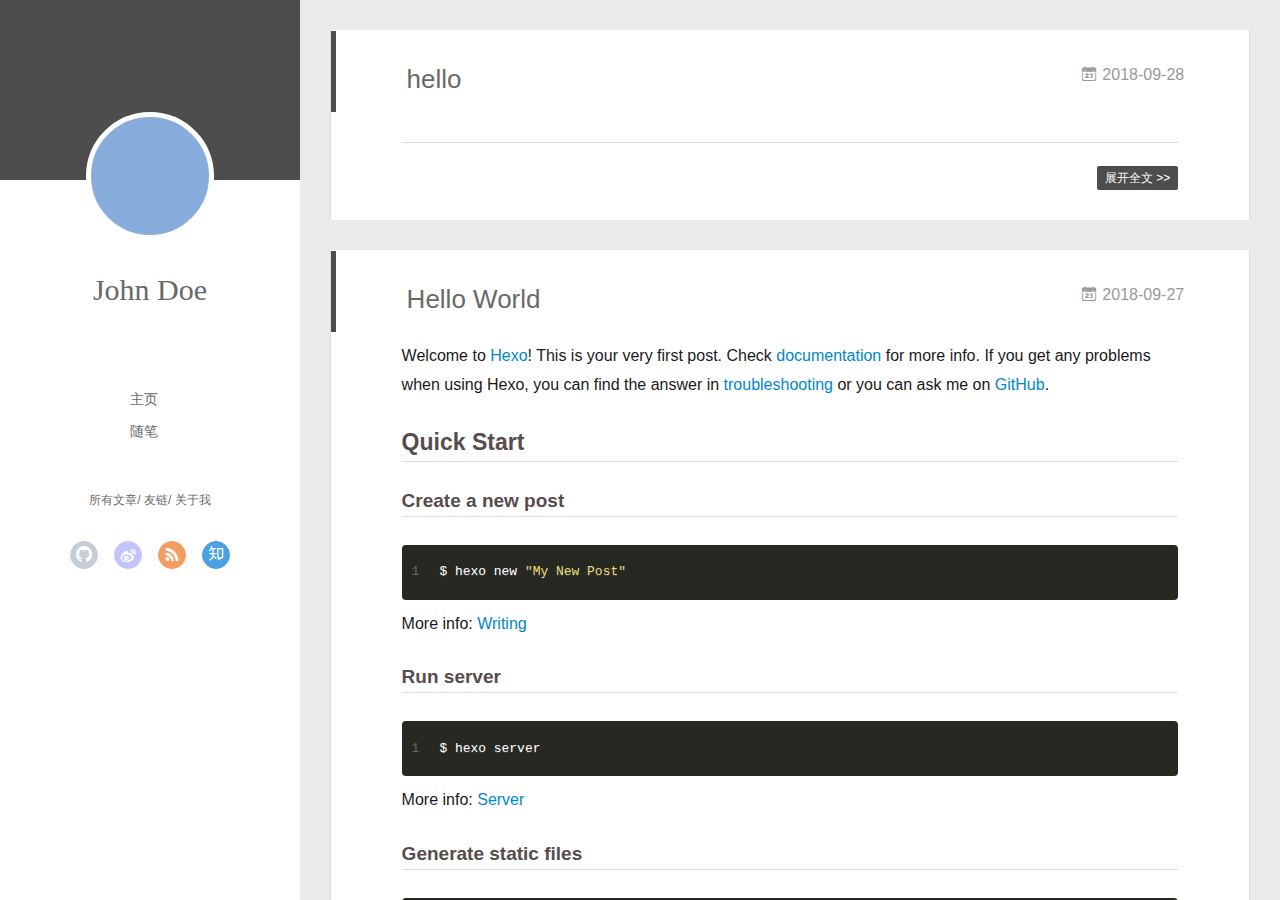
==== index.html @ 501233cc "Site updated: 2018-09-28 12:09:37" ====
<!DOCTYPE html>
<html>
<head>
  <meta charset="utf-8">
  
  <meta name="renderer" content="webkit">
  <meta http-equiv="X-UA-Compatible" content="IE=edge" >
  <link rel="dns-prefetch" href="http://yoursite.com">
  <title>Hexo</title>
  <meta name="viewport" content="width=device-width, initial-scale=1, maximum-scale=1">
  <meta property="og:type" content="website">
<meta property="og:title" content="Hexo">
<meta property="og:url" content="http://yoursite.com/index.html">
<meta property="og:site_name" content="Hexo">
<meta property="og:locale" content="default">
<meta name="twitter:card" content="summary">
<meta name="twitter:title" content="Hexo">
  
    <link rel="alternative" href="/atom.xml" title="Hexo" type="application/atom+xml">
  
  
    <link rel="icon" href="/favicon.png">
  
  <link rel="stylesheet" type="text/css" href="/./main.0cf68a.css">
  <style type="text/css">
  
    #container.show {
      background: linear-gradient(200deg,#a0cfe4,#e8c37e);
    }
  </style>
  

  

</head>

<body>
  <div id="container" q-class="show:isCtnShow">
    <canvas id="anm-canvas" class="anm-canvas"></canvas>
    <div class="left-col" q-class="show:isShow">
      
<div class="overlay" style="background: #4d4d4d"></div>
<div class="intrude-less">
	<header id="header" class="inner">
		<a href="/" class="profilepic">
			<img src="" class="js-avatar">
		</a>
		<hgroup>
		  <h1 class="header-author"><a href="/">John Doe</a></h1>
		</hgroup>
		

		<nav class="header-menu">
			<ul>
			
				<li><a href="/">主页</a></li>
	        
				<li><a href="/tags/随笔/">随笔</a></li>
	        
			</ul>
		</nav>
		<nav class="header-smart-menu">
    		
    			
    			<a q-on="click: openSlider(e, 'innerArchive')" href="javascript:void(0)">所有文章</a>
    			
            
    			
    			<a q-on="click: openSlider(e, 'friends')" href="javascript:void(0)">友链</a>
    			
            
    			
    			<a q-on="click: openSlider(e, 'aboutme')" href="javascript:void(0)">关于我</a>
    			
            
		</nav>
		<nav class="header-nav">
			<div class="social">
				
					<a class="github" target="_blank" href="#" title="github"><i class="icon-github"></i></a>
		        
					<a class="weibo" target="_blank" href="#" title="weibo"><i class="icon-weibo"></i></a>
		        
					<a class="rss" target="_blank" href="#" title="rss"><i class="icon-rss"></i></a>
		        
					<a class="zhihu" target="_blank" href="#" title="zhihu"><i class="icon-zhihu"></i></a>
		        
			</div>
		</nav>
	</header>		
</div>

    </div>
    <div class="mid-col" q-class="show:isShow,hide:isShow|isFalse">
      
<nav id="mobile-nav">
  	<div class="overlay js-overlay" style="background: #4d4d4d"></div>
	<div class="btnctn js-mobile-btnctn">
  		<div class="slider-trigger list" q-on="click: openSlider(e)"><i class="icon icon-sort"></i></div>
	</div>
	<div class="intrude-less">
		<header id="header" class="inner">
			<div class="profilepic">
				<img src="" class="js-avatar">
			</div>
			<hgroup>
			  <h1 class="header-author js-header-author">John Doe</h1>
			</hgroup>
			
			
			
				
			
				
			
			
			
			<nav class="header-nav">
				<div class="social">
					
						<a class="github" target="_blank" href="#" title="github"><i class="icon-github"></i></a>
			        
						<a class="weibo" target="_blank" href="#" title="weibo"><i class="icon-weibo"></i></a>
			        
						<a class="rss" target="_blank" href="#" title="rss"><i class="icon-rss"></i></a>
			        
						<a class="zhihu" target="_blank" href="#" title="zhihu"><i class="icon-zhihu"></i></a>
			        
				</div>
			</nav>

			<nav class="header-menu js-header-menu">
				<ul style="width: 50%">
				
				
					<li style="width: 50%"><a href="/">主页</a></li>
		        
					<li style="width: 50%"><a href="/tags/随笔/">随笔</a></li>
		        
				</ul>
			</nav>
		</header>				
	</div>
	<div class="mobile-mask" style="display:none" q-show="isShow"></div>
</nav>

      <div id="wrapper" class="body-wrap">
        <div class="menu-l">
          <div class="canvas-wrap">
            <canvas data-colors="#eaeaea" data-sectionHeight="100" data-contentId="js-content" id="myCanvas1" class="anm-canvas"></canvas>
          </div>
          <div id="js-content" class="content-ll">
            
  
    <article id="post-hello" class="article article-type-post  article-index" itemscope itemprop="blogPost">
  <div class="article-inner">
    
      <header class="article-header">
        
  
    <h1 itemprop="name">
      <a class="article-title" href="/2018/09/28/hello/">hello</a>
    </h1>
  

        
        <a href="/2018/09/28/hello/" class="archive-article-date">
  	<time datetime="2018-09-28T02:56:22.000Z" itemprop="datePublished"><i class="icon-calendar icon"></i>2018-09-28</time>
</a>
        
      </header>
    
    <div class="article-entry" itemprop="articleBody">
      
        
      

      
    </div>
    <div class="article-info article-info-index">
      
      
      

      
        <p class="article-more-link">
          <a class="article-more-a" href="/2018/09/28/hello/">展开全文 >></a>
        </p>
      

      
      <div class="clearfix"></div>
    </div>
  </div>
</article>

<aside class="wrap-side-operation">
    <div class="mod-side-operation">
        
        <div class="jump-container" id="js-jump-container" style="display:none;">
            <a href="javascript:void(0)" class="mod-side-operation__jump-to-top">
                <i class="icon-font icon-back"></i>
            </a>
            <div id="js-jump-plan-container" class="jump-plan-container" style="top: -11px;">
                <i class="icon-font icon-plane jump-plane"></i>
            </div>
        </div>
        
        
    </div>
</aside>




  
    <article id="post-hello-world" class="article article-type-post  article-index" itemscope itemprop="blogPost">
  <div class="article-inner">
    
      <header class="article-header">
        
  
    <h1 itemprop="name">
      <a class="article-title" href="/2018/09/27/hello-world/">Hello World</a>
    </h1>
  

        
        <a href="/2018/09/27/hello-world/" class="archive-article-date">
  	<time datetime="2018-09-27T15:00:11.062Z" itemprop="datePublished"><i class="icon-calendar icon"></i>2018-09-27</time>
</a>
        
      </header>
    
    <div class="article-entry" itemprop="articleBody">
      
        <p>Welcome to <a href="https://hexo.io/" target="_blank" rel="noopener">Hexo</a>! This is your very first post. Check <a href="https://hexo.io/docs/" target="_blank" rel="noopener">documentation</a> for more info. If you get any problems when using Hexo, you can find the answer in <a href="https://hexo.io/docs/troubleshooting.html" target="_blank" rel="noopener">troubleshooting</a> or you can ask me on <a href="https://github.com/hexojs/hexo/issues" target="_blank" rel="noopener">GitHub</a>.</p>
<h2 id="Quick-Start"><a href="#Quick-Start" class="headerlink" title="Quick Start"></a>Quick Start</h2><h3 id="Create-a-new-post"><a href="#Create-a-new-post" class="headerlink" title="Create a new post"></a>Create a new post</h3><figure class="highlight bash"><table><tr><td class="gutter"><pre><span class="line">1</span><br></pre></td><td class="code"><pre><span class="line">$ hexo new <span class="string">"My New Post"</span></span><br></pre></td></tr></table></figure>
<p>More info: <a href="https://hexo.io/docs/writing.html" target="_blank" rel="noopener">Writing</a></p>
<h3 id="Run-server"><a href="#Run-server" class="headerlink" title="Run server"></a>Run server</h3><figure class="highlight bash"><table><tr><td class="gutter"><pre><span class="line">1</span><br></pre></td><td class="code"><pre><span class="line">$ hexo server</span><br></pre></td></tr></table></figure>
<p>More info: <a href="https://hexo.io/docs/server.html" target="_blank" rel="noopener">Server</a></p>
<h3 id="Generate-static-files"><a href="#Generate-static-files" class="headerlink" title="Generate static files"></a>Generate static files</h3><figure class="highlight bash"><table><tr><td class="gutter"><pre><span class="line">1</span><br></pre></td><td class="code"><pre><span class="line">$ hexo generate</span><br></pre></td></tr></table></figure>
<p>More info: <a href="https://hexo.io/docs/generating.html" target="_blank" rel="noopener">Generating</a></p>
<h3 id="Deploy-to-remote-sites"><a href="#Deploy-to-remote-sites" class="headerlink" title="Deploy to remote sites"></a>Deploy to remote sites</h3><figure class="highlight bash"><table><tr><td class="gutter"><pre><span class="line">1</span><br></pre></td><td class="code"><pre><span class="line">$ hexo deploy</span><br></pre></td></tr></table></figure>
<p>More info: <a href="https://hexo.io/docs/deployment.html" target="_blank" rel="noopener">Deployment</a></p>

      

      
    </div>
    <div class="article-info article-info-index">
      
      
      

      
        <p class="article-more-link">
          <a class="article-more-a" href="/2018/09/27/hello-world/">展开全文 >></a>
        </p>
      

      
      <div class="clearfix"></div>
    </div>
  </div>
</article>

<aside class="wrap-side-operation">
    <div class="mod-side-operation">
        
        <div class="jump-container" id="js-jump-container" style="display:none;">
            <a href="javascript:void(0)" class="mod-side-operation__jump-to-top">
                <i class="icon-font icon-back"></i>
            </a>
            <div id="js-jump-plan-container" class="jump-plan-container" style="top: -11px;">
                <i class="icon-font icon-plane jump-plane"></i>
            </div>
        </div>
        
        
    </div>
</aside>




  
  


          </div>
        </div>
      </div>
      <footer id="footer">
  <div class="outer">
    <div id="footer-info">
    	<div class="footer-left">
    		&copy; 2018 John Doe
    	</div>
      	<div class="footer-right">
      		<a href="http://hexo.io/" target="_blank">Hexo</a>  Theme <a href="https://github.com/litten/hexo-theme-yilia" target="_blank">Yilia</a> by Litten
      	</div>
    </div>
  </div>
</footer>
    </div>
    <script>
	var yiliaConfig = {
		mathjax: false,
		isHome: true,
		isPost: false,
		isArchive: false,
		isTag: false,
		isCategory: false,
		open_in_new: false,
		toc_hide_index: true,
		root: "/",
		innerArchive: true,
		showTags: false
	}
</script>

<script>!function(t){function n(e){if(r[e])return r[e].exports;var i=r[e]={exports:{},id:e,loaded:!1};return t[e].call(i.exports,i,i.exports,n),i.loaded=!0,i.exports}var r={};n.m=t,n.c=r,n.p="./",n(0)}([function(t,n,r){r(195),t.exports=r(191)},function(t,n,r){var e=r(3),i=r(52),o=r(27),u=r(28),c=r(53),f="prototype",a=function(t,n,r){var s,l,h,v,p=t&a.F,d=t&a.G,y=t&a.S,g=t&a.P,b=t&a.B,m=d?e:y?e[n]||(e[n]={}):(e[n]||{})[f],x=d?i:i[n]||(i[n]={}),w=x[f]||(x[f]={});d&&(r=n);for(s in r)l=!p&&m&&void 0!==m[s],h=(l?m:r)[s],v=b&&l?c(h,e):g&&"function"==typeof h?c(Function.call,h):h,m&&u(m,s,h,t&a.U),x[s]!=h&&o(x,s,v),g&&w[s]!=h&&(w[s]=h)};e.core=i,a.F=1,a.G=2,a.S=4,a.P=8,a.B=16,a.W=32,a.U=64,a.R=128,t.exports=a},function(t,n,r){var e=r(6);t.exports=function(t){if(!e(t))throw TypeError(t+" is not an object!");return t}},function(t,n){var r=t.exports="undefined"!=typeof window&&window.Math==Math?window:"undefined"!=typeof self&&self.Math==Math?self:Function("return this")();"number"==typeof __g&&(__g=r)},function(t,n){t.exports=function(t){try{return!!t()}catch(t){return!0}}},function(t,n){var r=t.exports="undefined"!=typeof window&&window.Math==Math?window:"undefined"!=typeof self&&self.Math==Math?self:Function("return this")();"number"==typeof __g&&(__g=r)},function(t,n){t.exports=function(t){return"object"==typeof t?null!==t:"function"==typeof t}},function(t,n,r){var e=r(126)("wks"),i=r(76),o=r(3).Symbol,u="function"==typeof o;(t.exports=function(t){return e[t]||(e[t]=u&&o[t]||(u?o:i)("Symbol."+t))}).store=e},function(t,n){var r={}.hasOwnProperty;t.exports=function(t,n){return r.call(t,n)}},function(t,n,r){var e=r(94),i=r(33);t.exports=function(t){return e(i(t))}},function(t,n,r){t.exports=!r(4)(function(){return 7!=Object.defineProperty({},"a",{get:function(){return 7}}).a})},function(t,n,r){var e=r(2),i=r(167),o=r(50),u=Object.defineProperty;n.f=r(10)?Object.defineProperty:function(t,n,r){if(e(t),n=o(n,!0),e(r),i)try{return u(t,n,r)}catch(t){}if("get"in r||"set"in r)throw TypeError("Accessors not supported!");return"value"in r&&(t[n]=r.value),t}},function(t,n,r){t.exports=!r(18)(function(){return 7!=Object.defineProperty({},"a",{get:function(){return 7}}).a})},function(t,n,r){var e=r(14),i=r(22);t.exports=r(12)?function(t,n,r){return e.f(t,n,i(1,r))}:function(t,n,r){return t[n]=r,t}},function(t,n,r){var e=r(20),i=r(58),o=r(42),u=Object.defineProperty;n.f=r(12)?Object.defineProperty:function(t,n,r){if(e(t),n=o(n,!0),e(r),i)try{return u(t,n,r)}catch(t){}if("get"in r||"set"in r)throw TypeError("Accessors not supported!");return"value"in r&&(t[n]=r.value),t}},function(t,n,r){var e=r(40)("wks"),i=r(23),o=r(5).Symbol,u="function"==typeof o;(t.exports=function(t){return e[t]||(e[t]=u&&o[t]||(u?o:i)("Symbol."+t))}).store=e},function(t,n,r){var e=r(67),i=Math.min;t.exports=function(t){return t>0?i(e(t),9007199254740991):0}},function(t,n,r){var e=r(46);t.exports=function(t){return Object(e(t))}},function(t,n){t.exports=function(t){try{return!!t()}catch(t){return!0}}},function(t,n,r){var e=r(63),i=r(34);t.exports=Object.keys||function(t){return e(t,i)}},function(t,n,r){var e=r(21);t.exports=function(t){if(!e(t))throw TypeError(t+" is not an object!");return t}},function(t,n){t.exports=function(t){return"object"==typeof t?null!==t:"function"==typeof t}},function(t,n){t.exports=function(t,n){return{enumerable:!(1&t),configurable:!(2&t),writable:!(4&t),value:n}}},function(t,n){var r=0,e=Math.random();t.exports=function(t){return"Symbol(".concat(void 0===t?"":t,")_",(++r+e).toString(36))}},function(t,n){var r={}.hasOwnProperty;t.exports=function(t,n){return r.call(t,n)}},function(t,n){var r=t.exports={version:"2.4.0"};"number"==typeof __e&&(__e=r)},function(t,n){t.exports=function(t){if("function"!=typeof t)throw TypeError(t+" is not a function!");return t}},function(t,n,r){var e=r(11),i=r(66);t.exports=r(10)?function(t,n,r){return e.f(t,n,i(1,r))}:function(t,n,r){return t[n]=r,t}},function(t,n,r){var e=r(3),i=r(27),o=r(24),u=r(76)("src"),c="toString",f=Function[c],a=(""+f).split(c);r(52).inspectSource=function(t){return f.call(t)},(t.exports=function(t,n,r,c){var f="function"==typeof r;f&&(o(r,"name")||i(r,"name",n)),t[n]!==r&&(f&&(o(r,u)||i(r,u,t[n]?""+t[n]:a.join(String(n)))),t===e?t[n]=r:c?t[n]?t[n]=r:i(t,n,r):(delete t[n],i(t,n,r)))})(Function.prototype,c,function(){return"function"==typeof this&&this[u]||f.call(this)})},function(t,n,r){var e=r(1),i=r(4),o=r(46),u=function(t,n,r,e){var i=String(o(t)),u="<"+n;return""!==r&&(u+=" "+r+'="'+String(e).replace(/"/g,"&quot;")+'"'),u+">"+i+"</"+n+">"};t.exports=function(t,n){var r={};r[t]=n(u),e(e.P+e.F*i(function(){var n=""[t]('"');return n!==n.toLowerCase()||n.split('"').length>3}),"String",r)}},function(t,n,r){var e=r(115),i=r(46);t.exports=function(t){return e(i(t))}},function(t,n,r){var e=r(116),i=r(66),o=r(30),u=r(50),c=r(24),f=r(167),a=Object.getOwnPropertyDescriptor;n.f=r(10)?a:function(t,n){if(t=o(t),n=u(n,!0),f)try{return a(t,n)}catch(t){}if(c(t,n))return i(!e.f.call(t,n),t[n])}},function(t,n,r){var e=r(24),i=r(17),o=r(145)("IE_PROTO"),u=Object.prototype;t.exports=Object.getPrototypeOf||function(t){return t=i(t),e(t,o)?t[o]:"function"==typeof t.constructor&&t instanceof t.constructor?t.constructor.prototype:t instanceof Object?u:null}},function(t,n){t.exports=function(t){if(void 0==t)throw TypeError("Can't call method on  "+t);return t}},function(t,n){t.exports="constructor,hasOwnProperty,isPrototypeOf,propertyIsEnumerable,toLocaleString,toString,valueOf".split(",")},function(t,n){t.exports={}},function(t,n){t.exports=!0},function(t,n){n.f={}.propertyIsEnumerable},function(t,n,r){var e=r(14).f,i=r(8),o=r(15)("toStringTag");t.exports=function(t,n,r){t&&!i(t=r?t:t.prototype,o)&&e(t,o,{configurable:!0,value:n})}},function(t,n,r){var e=r(40)("keys"),i=r(23);t.exports=function(t){return e[t]||(e[t]=i(t))}},function(t,n,r){var e=r(5),i="__core-js_shared__",o=e[i]||(e[i]={});t.exports=function(t){return o[t]||(o[t]={})}},function(t,n){var r=Math.ceil,e=Math.floor;t.exports=function(t){return isNaN(t=+t)?0:(t>0?e:r)(t)}},function(t,n,r){var e=r(21);t.exports=function(t,n){if(!e(t))return t;var r,i;if(n&&"function"==typeof(r=t.toString)&&!e(i=r.call(t)))return i;if("function"==typeof(r=t.valueOf)&&!e(i=r.call(t)))return i;if(!n&&"function"==typeof(r=t.toString)&&!e(i=r.call(t)))return i;throw TypeError("Can't convert object to primitive value")}},function(t,n,r){var e=r(5),i=r(25),o=r(36),u=r(44),c=r(14).f;t.exports=function(t){var n=i.Symbol||(i.Symbol=o?{}:e.Symbol||{});"_"==t.charAt(0)||t in n||c(n,t,{value:u.f(t)})}},function(t,n,r){n.f=r(15)},function(t,n){var r={}.toString;t.exports=function(t){return r.call(t).slice(8,-1)}},function(t,n){t.exports=function(t){if(void 0==t)throw TypeError("Can't call method on  "+t);return t}},function(t,n,r){var e=r(4);t.exports=function(t,n){return!!t&&e(function(){n?t.call(null,function(){},1):t.call(null)})}},function(t,n,r){var e=r(53),i=r(115),o=r(17),u=r(16),c=r(203);t.exports=function(t,n){var r=1==t,f=2==t,a=3==t,s=4==t,l=6==t,h=5==t||l,v=n||c;return function(n,c,p){for(var d,y,g=o(n),b=i(g),m=e(c,p,3),x=u(b.length),w=0,S=r?v(n,x):f?v(n,0):void 0;x>w;w++)if((h||w in b)&&(d=b[w],y=m(d,w,g),t))if(r)S[w]=y;else if(y)switch(t){case 3:return!0;case 5:return d;case 6:return w;case 2:S.push(d)}else if(s)return!1;return l?-1:a||s?s:S}}},function(t,n,r){var e=r(1),i=r(52),o=r(4);t.exports=function(t,n){var r=(i.Object||{})[t]||Object[t],u={};u[t]=n(r),e(e.S+e.F*o(function(){r(1)}),"Object",u)}},function(t,n,r){var e=r(6);t.exports=function(t,n){if(!e(t))return t;var r,i;if(n&&"function"==typeof(r=t.toString)&&!e(i=r.call(t)))return i;if("function"==typeof(r=t.valueOf)&&!e(i=r.call(t)))return i;if(!n&&"function"==typeof(r=t.toString)&&!e(i=r.call(t)))return i;throw TypeError("Can't convert object to primitive value")}},function(t,n,r){var e=r(5),i=r(25),o=r(91),u=r(13),c="prototype",f=function(t,n,r){var a,s,l,h=t&f.F,v=t&f.G,p=t&f.S,d=t&f.P,y=t&f.B,g=t&f.W,b=v?i:i[n]||(i[n]={}),m=b[c],x=v?e:p?e[n]:(e[n]||{})[c];v&&(r=n);for(a in r)(s=!h&&x&&void 0!==x[a])&&a in b||(l=s?x[a]:r[a],b[a]=v&&"function"!=typeof x[a]?r[a]:y&&s?o(l,e):g&&x[a]==l?function(t){var n=function(n,r,e){if(this instanceof t){switch(arguments.length){case 0:return new t;case 1:return new t(n);case 2:return new t(n,r)}return new t(n,r,e)}return t.apply(this,arguments)};return n[c]=t[c],n}(l):d&&"function"==typeof l?o(Function.call,l):l,d&&((b.virtual||(b.virtual={}))[a]=l,t&f.R&&m&&!m[a]&&u(m,a,l)))};f.F=1,f.G=2,f.S=4,f.P=8,f.B=16,f.W=32,f.U=64,f.R=128,t.exports=f},function(t,n){var r=t.exports={version:"2.4.0"};"number"==typeof __e&&(__e=r)},function(t,n,r){var e=r(26);t.exports=function(t,n,r){if(e(t),void 0===n)return t;switch(r){case 1:return function(r){return t.call(n,r)};case 2:return function(r,e){return t.call(n,r,e)};case 3:return function(r,e,i){return t.call(n,r,e,i)}}return function(){return t.apply(n,arguments)}}},function(t,n,r){var e=r(183),i=r(1),o=r(126)("metadata"),u=o.store||(o.store=new(r(186))),c=function(t,n,r){var i=u.get(t);if(!i){if(!r)return;u.set(t,i=new e)}var o=i.get(n);if(!o){if(!r)return;i.set(n,o=new e)}return o},f=function(t,n,r){var e=c(n,r,!1);return void 0!==e&&e.has(t)},a=function(t,n,r){var e=c(n,r,!1);return void 0===e?void 0:e.get(t)},s=function(t,n,r,e){c(r,e,!0).set(t,n)},l=function(t,n){var r=c(t,n,!1),e=[];return r&&r.forEach(function(t,n){e.push(n)}),e},h=function(t){return void 0===t||"symbol"==typeof t?t:String(t)},v=function(t){i(i.S,"Reflect",t)};t.exports={store:u,map:c,has:f,get:a,set:s,keys:l,key:h,exp:v}},function(t,n,r){"use strict";if(r(10)){var e=r(69),i=r(3),o=r(4),u=r(1),c=r(127),f=r(152),a=r(53),s=r(68),l=r(66),h=r(27),v=r(73),p=r(67),d=r(16),y=r(75),g=r(50),b=r(24),m=r(180),x=r(114),w=r(6),S=r(17),_=r(137),O=r(70),E=r(32),P=r(71).f,j=r(154),F=r(76),M=r(7),A=r(48),N=r(117),T=r(146),I=r(155),k=r(80),L=r(123),R=r(74),C=r(130),D=r(160),U=r(11),W=r(31),G=U.f,B=W.f,V=i.RangeError,z=i.TypeError,q=i.Uint8Array,K="ArrayBuffer",J="Shared"+K,Y="BYTES_PER_ELEMENT",H="prototype",$=Array[H],X=f.ArrayBuffer,Q=f.DataView,Z=A(0),tt=A(2),nt=A(3),rt=A(4),et=A(5),it=A(6),ot=N(!0),ut=N(!1),ct=I.values,ft=I.keys,at=I.entries,st=$.lastIndexOf,lt=$.reduce,ht=$.reduceRight,vt=$.join,pt=$.sort,dt=$.slice,yt=$.toString,gt=$.toLocaleString,bt=M("iterator"),mt=M("toStringTag"),xt=F("typed_constructor"),wt=F("def_constructor"),St=c.CONSTR,_t=c.TYPED,Ot=c.VIEW,Et="Wrong length!",Pt=A(1,function(t,n){return Tt(T(t,t[wt]),n)}),jt=o(function(){return 1===new q(new Uint16Array([1]).buffer)[0]}),Ft=!!q&&!!q[H].set&&o(function(){new q(1).set({})}),Mt=function(t,n){if(void 0===t)throw z(Et);var r=+t,e=d(t);if(n&&!m(r,e))throw V(Et);return e},At=function(t,n){var r=p(t);if(r<0||r%n)throw V("Wrong offset!");return r},Nt=function(t){if(w(t)&&_t in t)return t;throw z(t+" is not a typed array!")},Tt=function(t,n){if(!(w(t)&&xt in t))throw z("It is not a typed array constructor!");return new t(n)},It=function(t,n){return kt(T(t,t[wt]),n)},kt=function(t,n){for(var r=0,e=n.length,i=Tt(t,e);e>r;)i[r]=n[r++];return i},Lt=function(t,n,r){G(t,n,{get:function(){return this._d[r]}})},Rt=function(t){var n,r,e,i,o,u,c=S(t),f=arguments.length,s=f>1?arguments[1]:void 0,l=void 0!==s,h=j(c);if(void 0!=h&&!_(h)){for(u=h.call(c),e=[],n=0;!(o=u.next()).done;n++)e.push(o.value);c=e}for(l&&f>2&&(s=a(s,arguments[2],2)),n=0,r=d(c.length),i=Tt(this,r);r>n;n++)i[n]=l?s(c[n],n):c[n];return i},Ct=function(){for(var t=0,n=arguments.length,r=Tt(this,n);n>t;)r[t]=arguments[t++];return r},Dt=!!q&&o(function(){gt.call(new q(1))}),Ut=function(){return gt.apply(Dt?dt.call(Nt(this)):Nt(this),arguments)},Wt={copyWithin:function(t,n){return D.call(Nt(this),t,n,arguments.length>2?arguments[2]:void 0)},every:function(t){return rt(Nt(this),t,arguments.length>1?arguments[1]:void 0)},fill:function(t){return C.apply(Nt(this),arguments)},filter:function(t){return It(this,tt(Nt(this),t,arguments.length>1?arguments[1]:void 0))},find:function(t){return et(Nt(this),t,arguments.length>1?arguments[1]:void 0)},findIndex:function(t){return it(Nt(this),t,arguments.length>1?arguments[1]:void 0)},forEach:function(t){Z(Nt(this),t,arguments.length>1?arguments[1]:void 0)},indexOf:function(t){return ut(Nt(this),t,arguments.length>1?arguments[1]:void 0)},includes:function(t){return ot(Nt(this),t,arguments.length>1?arguments[1]:void 0)},join:function(t){return vt.apply(Nt(this),arguments)},lastIndexOf:function(t){return st.apply(Nt(this),arguments)},map:function(t){return Pt(Nt(this),t,arguments.length>1?arguments[1]:void 0)},reduce:function(t){return lt.apply(Nt(this),arguments)},reduceRight:function(t){return ht.apply(Nt(this),arguments)},reverse:function(){for(var t,n=this,r=Nt(n).length,e=Math.floor(r/2),i=0;i<e;)t=n[i],n[i++]=n[--r],n[r]=t;return n},some:function(t){return nt(Nt(this),t,arguments.length>1?arguments[1]:void 0)},sort:function(t){return pt.call(Nt(this),t)},subarray:function(t,n){var r=Nt(this),e=r.length,i=y(t,e);return new(T(r,r[wt]))(r.buffer,r.byteOffset+i*r.BYTES_PER_ELEMENT,d((void 0===n?e:y(n,e))-i))}},Gt=function(t,n){return It(this,dt.call(Nt(this),t,n))},Bt=function(t){Nt(this);var n=At(arguments[1],1),r=this.length,e=S(t),i=d(e.length),o=0;if(i+n>r)throw V(Et);for(;o<i;)this[n+o]=e[o++]},Vt={entries:function(){return at.call(Nt(this))},keys:function(){return ft.call(Nt(this))},values:function(){return ct.call(Nt(this))}},zt=function(t,n){return w(t)&&t[_t]&&"symbol"!=typeof n&&n in t&&String(+n)==String(n)},qt=function(t,n){return zt(t,n=g(n,!0))?l(2,t[n]):B(t,n)},Kt=function(t,n,r){return!(zt(t,n=g(n,!0))&&w(r)&&b(r,"value"))||b(r,"get")||b(r,"set")||r.configurable||b(r,"writable")&&!r.writable||b(r,"enumerable")&&!r.enumerable?G(t,n,r):(t[n]=r.value,t)};St||(W.f=qt,U.f=Kt),u(u.S+u.F*!St,"Object",{getOwnPropertyDescriptor:qt,defineProperty:Kt}),o(function(){yt.call({})})&&(yt=gt=function(){return vt.call(this)});var Jt=v({},Wt);v(Jt,Vt),h(Jt,bt,Vt.values),v(Jt,{slice:Gt,set:Bt,constructor:function(){},toString:yt,toLocaleString:Ut}),Lt(Jt,"buffer","b"),Lt(Jt,"byteOffset","o"),Lt(Jt,"byteLength","l"),Lt(Jt,"length","e"),G(Jt,mt,{get:function(){return this[_t]}}),t.exports=function(t,n,r,f){f=!!f;var a=t+(f?"Clamped":"")+"Array",l="Uint8Array"!=a,v="get"+t,p="set"+t,y=i[a],g=y||{},b=y&&E(y),m=!y||!c.ABV,S={},_=y&&y[H],j=function(t,r){var e=t._d;return e.v[v](r*n+e.o,jt)},F=function(t,r,e){var i=t._d;f&&(e=(e=Math.round(e))<0?0:e>255?255:255&e),i.v[p](r*n+i.o,e,jt)},M=function(t,n){G(t,n,{get:function(){return j(this,n)},set:function(t){return F(this,n,t)},enumerable:!0})};m?(y=r(function(t,r,e,i){s(t,y,a,"_d");var o,u,c,f,l=0,v=0;if(w(r)){if(!(r instanceof X||(f=x(r))==K||f==J))return _t in r?kt(y,r):Rt.call(y,r);o=r,v=At(e,n);var p=r.byteLength;if(void 0===i){if(p%n)throw V(Et);if((u=p-v)<0)throw V(Et)}else if((u=d(i)*n)+v>p)throw V(Et);c=u/n}else c=Mt(r,!0),u=c*n,o=new X(u);for(h(t,"_d",{b:o,o:v,l:u,e:c,v:new Q(o)});l<c;)M(t,l++)}),_=y[H]=O(Jt),h(_,"constructor",y)):L(function(t){new y(null),new y(t)},!0)||(y=r(function(t,r,e,i){s(t,y,a);var o;return w(r)?r instanceof X||(o=x(r))==K||o==J?void 0!==i?new g(r,At(e,n),i):void 0!==e?new g(r,At(e,n)):new g(r):_t in r?kt(y,r):Rt.call(y,r):new g(Mt(r,l))}),Z(b!==Function.prototype?P(g).concat(P(b)):P(g),function(t){t in y||h(y,t,g[t])}),y[H]=_,e||(_.constructor=y));var A=_[bt],N=!!A&&("values"==A.name||void 0==A.name),T=Vt.values;h(y,xt,!0),h(_,_t,a),h(_,Ot,!0),h(_,wt,y),(f?new y(1)[mt]==a:mt in _)||G(_,mt,{get:function(){return a}}),S[a]=y,u(u.G+u.W+u.F*(y!=g),S),u(u.S,a,{BYTES_PER_ELEMENT:n,from:Rt,of:Ct}),Y in _||h(_,Y,n),u(u.P,a,Wt),R(a),u(u.P+u.F*Ft,a,{set:Bt}),u(u.P+u.F*!N,a,Vt),u(u.P+u.F*(_.toString!=yt),a,{toString:yt}),u(u.P+u.F*o(function(){new y(1).slice()}),a,{slice:Gt}),u(u.P+u.F*(o(function(){return[1,2].toLocaleString()!=new y([1,2]).toLocaleString()})||!o(function(){_.toLocaleString.call([1,2])})),a,{toLocaleString:Ut}),k[a]=N?A:T,e||N||h(_,bt,T)}}else t.exports=function(){}},function(t,n){var r={}.toString;t.exports=function(t){return r.call(t).slice(8,-1)}},function(t,n,r){var e=r(21),i=r(5).document,o=e(i)&&e(i.createElement);t.exports=function(t){return o?i.createElement(t):{}}},function(t,n,r){t.exports=!r(12)&&!r(18)(function(){return 7!=Object.defineProperty(r(57)("div"),"a",{get:function(){return 7}}).a})},function(t,n,r){"use strict";var e=r(36),i=r(51),o=r(64),u=r(13),c=r(8),f=r(35),a=r(96),s=r(38),l=r(103),h=r(15)("iterator"),v=!([].keys&&"next"in[].keys()),p="keys",d="values",y=function(){return this};t.exports=function(t,n,r,g,b,m,x){a(r,n,g);var w,S,_,O=function(t){if(!v&&t in F)return F[t];switch(t){case p:case d:return function(){return new r(this,t)}}return function(){return new r(this,t)}},E=n+" Iterator",P=b==d,j=!1,F=t.prototype,M=F[h]||F["@@iterator"]||b&&F[b],A=M||O(b),N=b?P?O("entries"):A:void 0,T="Array"==n?F.entries||M:M;if(T&&(_=l(T.call(new t)))!==Object.prototype&&(s(_,E,!0),e||c(_,h)||u(_,h,y)),P&&M&&M.name!==d&&(j=!0,A=function(){return M.call(this)}),e&&!x||!v&&!j&&F[h]||u(F,h,A),f[n]=A,f[E]=y,b)if(w={values:P?A:O(d),keys:m?A:O(p),entries:N},x)for(S in w)S in F||o(F,S,w[S]);else i(i.P+i.F*(v||j),n,w);return w}},function(t,n,r){var e=r(20),i=r(100),o=r(34),u=r(39)("IE_PROTO"),c=function(){},f="prototype",a=function(){var t,n=r(57)("iframe"),e=o.length;for(n.style.display="none",r(93).appendChild(n),n.src="javascript:",t=n.contentWindow.document,t.open(),t.write("<script>document.F=Object<\/script>"),t.close(),a=t.F;e--;)delete a[f][o[e]];return a()};t.exports=Object.create||function(t,n){var r;return null!==t?(c[f]=e(t),r=new c,c[f]=null,r[u]=t):r=a(),void 0===n?r:i(r,n)}},function(t,n,r){var e=r(63),i=r(34).concat("length","prototype");n.f=Object.getOwnPropertyNames||function(t){return e(t,i)}},function(t,n){n.f=Object.getOwnPropertySymbols},function(t,n,r){var e=r(8),i=r(9),o=r(90)(!1),u=r(39)("IE_PROTO");t.exports=function(t,n){var r,c=i(t),f=0,a=[];for(r in c)r!=u&&e(c,r)&&a.push(r);for(;n.length>f;)e(c,r=n[f++])&&(~o(a,r)||a.push(r));return a}},function(t,n,r){t.exports=r(13)},function(t,n,r){var e=r(76)("meta"),i=r(6),o=r(24),u=r(11).f,c=0,f=Object.isExtensible||function(){return!0},a=!r(4)(function(){return f(Object.preventExtensions({}))}),s=function(t){u(t,e,{value:{i:"O"+ ++c,w:{}}})},l=function(t,n){if(!i(t))return"symbol"==typeof t?t:("string"==typeof t?"S":"P")+t;if(!o(t,e)){if(!f(t))return"F";if(!n)return"E";s(t)}return t[e].i},h=function(t,n){if(!o(t,e)){if(!f(t))return!0;if(!n)return!1;s(t)}return t[e].w},v=function(t){return a&&p.NEED&&f(t)&&!o(t,e)&&s(t),t},p=t.exports={KEY:e,NEED:!1,fastKey:l,getWeak:h,onFreeze:v}},function(t,n){t.exports=function(t,n){return{enumerable:!(1&t),configurable:!(2&t),writable:!(4&t),value:n}}},function(t,n){var r=Math.ceil,e=Math.floor;t.exports=function(t){return isNaN(t=+t)?0:(t>0?e:r)(t)}},function(t,n){t.exports=function(t,n,r,e){if(!(t instanceof n)||void 0!==e&&e in t)throw TypeError(r+": incorrect invocation!");return t}},function(t,n){t.exports=!1},function(t,n,r){var e=r(2),i=r(173),o=r(133),u=r(145)("IE_PROTO"),c=function(){},f="prototype",a=function(){var t,n=r(132)("iframe"),e=o.length;for(n.style.display="none",r(135).appendChild(n),n.src="javascript:",t=n.contentWindow.document,t.open(),t.write("<script>document.F=Object<\/script>"),t.close(),a=t.F;e--;)delete a[f][o[e]];return a()};t.exports=Object.create||function(t,n){var r;return null!==t?(c[f]=e(t),r=new c,c[f]=null,r[u]=t):r=a(),void 0===n?r:i(r,n)}},function(t,n,r){var e=r(175),i=r(133).concat("length","prototype");n.f=Object.getOwnPropertyNames||function(t){return e(t,i)}},function(t,n,r){var e=r(175),i=r(133);t.exports=Object.keys||function(t){return e(t,i)}},function(t,n,r){var e=r(28);t.exports=function(t,n,r){for(var i in n)e(t,i,n[i],r);return t}},function(t,n,r){"use strict";var e=r(3),i=r(11),o=r(10),u=r(7)("species");t.exports=function(t){var n=e[t];o&&n&&!n[u]&&i.f(n,u,{configurable:!0,get:function(){return this}})}},function(t,n,r){var e=r(67),i=Math.max,o=Math.min;t.exports=function(t,n){return t=e(t),t<0?i(t+n,0):o(t,n)}},function(t,n){var r=0,e=Math.random();t.exports=function(t){return"Symbol(".concat(void 0===t?"":t,")_",(++r+e).toString(36))}},function(t,n,r){var e=r(33);t.exports=function(t){return Object(e(t))}},function(t,n,r){var e=r(7)("unscopables"),i=Array.prototype;void 0==i[e]&&r(27)(i,e,{}),t.exports=function(t){i[e][t]=!0}},function(t,n,r){var e=r(53),i=r(169),o=r(137),u=r(2),c=r(16),f=r(154),a={},s={},n=t.exports=function(t,n,r,l,h){var v,p,d,y,g=h?function(){return t}:f(t),b=e(r,l,n?2:1),m=0;if("function"!=typeof g)throw TypeError(t+" is not iterable!");if(o(g)){for(v=c(t.length);v>m;m++)if((y=n?b(u(p=t[m])[0],p[1]):b(t[m]))===a||y===s)return y}else for(d=g.call(t);!(p=d.next()).done;)if((y=i(d,b,p.value,n))===a||y===s)return y};n.BREAK=a,n.RETURN=s},function(t,n){t.exports={}},function(t,n,r){var e=r(11).f,i=r(24),o=r(7)("toStringTag");t.exports=function(t,n,r){t&&!i(t=r?t:t.prototype,o)&&e(t,o,{configurable:!0,value:n})}},function(t,n,r){var e=r(1),i=r(46),o=r(4),u=r(150),c="["+u+"]",f="​",a=RegExp("^"+c+c+"*"),s=RegExp(c+c+"*$"),l=function(t,n,r){var i={},c=o(function(){return!!u[t]()||f[t]()!=f}),a=i[t]=c?n(h):u[t];r&&(i[r]=a),e(e.P+e.F*c,"String",i)},h=l.trim=function(t,n){return t=String(i(t)),1&n&&(t=t.replace(a,"")),2&n&&(t=t.replace(s,"")),t};t.exports=l},function(t,n,r){t.exports={default:r(86),__esModule:!0}},function(t,n,r){t.exports={default:r(87),__esModule:!0}},function(t,n,r){"use strict";function e(t){return t&&t.__esModule?t:{default:t}}n.__esModule=!0;var i=r(84),o=e(i),u=r(83),c=e(u),f="function"==typeof c.default&&"symbol"==typeof o.default?function(t){return typeof t}:function(t){return t&&"function"==typeof c.default&&t.constructor===c.default&&t!==c.default.prototype?"symbol":typeof t};n.default="function"==typeof c.default&&"symbol"===f(o.default)?function(t){return void 0===t?"undefined":f(t)}:function(t){return t&&"function"==typeof c.default&&t.constructor===c.default&&t!==c.default.prototype?"symbol":void 0===t?"undefined":f(t)}},function(t,n,r){r(110),r(108),r(111),r(112),t.exports=r(25).Symbol},function(t,n,r){r(109),r(113),t.exports=r(44).f("iterator")},function(t,n){t.exports=function(t){if("function"!=typeof t)throw TypeError(t+" is not a function!");return t}},function(t,n){t.exports=function(){}},function(t,n,r){var e=r(9),i=r(106),o=r(105);t.exports=function(t){return function(n,r,u){var c,f=e(n),a=i(f.length),s=o(u,a);if(t&&r!=r){for(;a>s;)if((c=f[s++])!=c)return!0}else for(;a>s;s++)if((t||s in f)&&f[s]===r)return t||s||0;return!t&&-1}}},function(t,n,r){var e=r(88);t.exports=function(t,n,r){if(e(t),void 0===n)return t;switch(r){case 1:return function(r){return t.call(n,r)};case 2:return function(r,e){return t.call(n,r,e)};case 3:return function(r,e,i){return t.call(n,r,e,i)}}return function(){return t.apply(n,arguments)}}},function(t,n,r){var e=r(19),i=r(62),o=r(37);t.exports=function(t){var n=e(t),r=i.f;if(r)for(var u,c=r(t),f=o.f,a=0;c.length>a;)f.call(t,u=c[a++])&&n.push(u);return n}},function(t,n,r){t.exports=r(5).document&&document.documentElement},function(t,n,r){var e=r(56);t.exports=Object("z").propertyIsEnumerable(0)?Object:function(t){return"String"==e(t)?t.split(""):Object(t)}},function(t,n,r){var e=r(56);t.exports=Array.isArray||function(t){return"Array"==e(t)}},function(t,n,r){"use strict";var e=r(60),i=r(22),o=r(38),u={};r(13)(u,r(15)("iterator"),function(){return this}),t.exports=function(t,n,r){t.prototype=e(u,{next:i(1,r)}),o(t,n+" Iterator")}},function(t,n){t.exports=function(t,n){return{value:n,done:!!t}}},function(t,n,r){var e=r(19),i=r(9);t.exports=function(t,n){for(var r,o=i(t),u=e(o),c=u.length,f=0;c>f;)if(o[r=u[f++]]===n)return r}},function(t,n,r){var e=r(23)("meta"),i=r(21),o=r(8),u=r(14).f,c=0,f=Object.isExtensible||function(){return!0},a=!r(18)(function(){return f(Object.preventExtensions({}))}),s=function(t){u(t,e,{value:{i:"O"+ ++c,w:{}}})},l=function(t,n){if(!i(t))return"symbol"==typeof t?t:("string"==typeof t?"S":"P")+t;if(!o(t,e)){if(!f(t))return"F";if(!n)return"E";s(t)}return t[e].i},h=function(t,n){if(!o(t,e)){if(!f(t))return!0;if(!n)return!1;s(t)}return t[e].w},v=function(t){return a&&p.NEED&&f(t)&&!o(t,e)&&s(t),t},p=t.exports={KEY:e,NEED:!1,fastKey:l,getWeak:h,onFreeze:v}},function(t,n,r){var e=r(14),i=r(20),o=r(19);t.exports=r(12)?Object.defineProperties:function(t,n){i(t);for(var r,u=o(n),c=u.length,f=0;c>f;)e.f(t,r=u[f++],n[r]);return t}},function(t,n,r){var e=r(37),i=r(22),o=r(9),u=r(42),c=r(8),f=r(58),a=Object.getOwnPropertyDescriptor;n.f=r(12)?a:function(t,n){if(t=o(t),n=u(n,!0),f)try{return a(t,n)}catch(t){}if(c(t,n))return i(!e.f.call(t,n),t[n])}},function(t,n,r){var e=r(9),i=r(61).f,o={}.toString,u="object"==typeof window&&window&&Object.getOwnPropertyNames?Object.getOwnPropertyNames(window):[],c=function(t){try{return i(t)}catch(t){return u.slice()}};t.exports.f=function(t){return u&&"[object Window]"==o.call(t)?c(t):i(e(t))}},function(t,n,r){var e=r(8),i=r(77),o=r(39)("IE_PROTO"),u=Object.prototype;t.exports=Object.getPrototypeOf||function(t){return t=i(t),e(t,o)?t[o]:"function"==typeof t.constructor&&t instanceof t.constructor?t.constructor.prototype:t instanceof Object?u:null}},function(t,n,r){var e=r(41),i=r(33);t.exports=function(t){return function(n,r){var o,u,c=String(i(n)),f=e(r),a=c.length;return f<0||f>=a?t?"":void 0:(o=c.charCodeAt(f),o<55296||o>56319||f+1===a||(u=c.charCodeAt(f+1))<56320||u>57343?t?c.charAt(f):o:t?c.slice(f,f+2):u-56320+(o-55296<<10)+65536)}}},function(t,n,r){var e=r(41),i=Math.max,o=Math.min;t.exports=function(t,n){return t=e(t),t<0?i(t+n,0):o(t,n)}},function(t,n,r){var e=r(41),i=Math.min;t.exports=function(t){return t>0?i(e(t),9007199254740991):0}},function(t,n,r){"use strict";var e=r(89),i=r(97),o=r(35),u=r(9);t.exports=r(59)(Array,"Array",function(t,n){this._t=u(t),this._i=0,this._k=n},function(){var t=this._t,n=this._k,r=this._i++;return!t||r>=t.length?(this._t=void 0,i(1)):"keys"==n?i(0,r):"values"==n?i(0,t[r]):i(0,[r,t[r]])},"values"),o.Arguments=o.Array,e("keys"),e("values"),e("entries")},function(t,n){},function(t,n,r){"use strict";var e=r(104)(!0);r(59)(String,"String",function(t){this._t=String(t),this._i=0},function(){var t,n=this._t,r=this._i;return r>=n.length?{value:void 0,done:!0}:(t=e(n,r),this._i+=t.length,{value:t,done:!1})})},function(t,n,r){"use strict";var e=r(5),i=r(8),o=r(12),u=r(51),c=r(64),f=r(99).KEY,a=r(18),s=r(40),l=r(38),h=r(23),v=r(15),p=r(44),d=r(43),y=r(98),g=r(92),b=r(95),m=r(20),x=r(9),w=r(42),S=r(22),_=r(60),O=r(102),E=r(101),P=r(14),j=r(19),F=E.f,M=P.f,A=O.f,N=e.Symbol,T=e.JSON,I=T&&T.stringify,k="prototype",L=v("_hidden"),R=v("toPrimitive"),C={}.propertyIsEnumerable,D=s("symbol-registry"),U=s("symbols"),W=s("op-symbols"),G=Object[k],B="function"==typeof N,V=e.QObject,z=!V||!V[k]||!V[k].findChild,q=o&&a(function(){return 7!=_(M({},"a",{get:function(){return M(this,"a",{value:7}).a}})).a})?function(t,n,r){var e=F(G,n);e&&delete G[n],M(t,n,r),e&&t!==G&&M(G,n,e)}:M,K=function(t){var n=U[t]=_(N[k]);return n._k=t,n},J=B&&"symbol"==typeof N.iterator?function(t){return"symbol"==typeof t}:function(t){return t instanceof N},Y=function(t,n,r){return t===G&&Y(W,n,r),m(t),n=w(n,!0),m(r),i(U,n)?(r.enumerable?(i(t,L)&&t[L][n]&&(t[L][n]=!1),r=_(r,{enumerable:S(0,!1)})):(i(t,L)||M(t,L,S(1,{})),t[L][n]=!0),q(t,n,r)):M(t,n,r)},H=function(t,n){m(t);for(var r,e=g(n=x(n)),i=0,o=e.length;o>i;)Y(t,r=e[i++],n[r]);return t},$=function(t,n){return void 0===n?_(t):H(_(t),n)},X=function(t){var n=C.call(this,t=w(t,!0));return!(this===G&&i(U,t)&&!i(W,t))&&(!(n||!i(this,t)||!i(U,t)||i(this,L)&&this[L][t])||n)},Q=function(t,n){if(t=x(t),n=w(n,!0),t!==G||!i(U,n)||i(W,n)){var r=F(t,n);return!r||!i(U,n)||i(t,L)&&t[L][n]||(r.enumerable=!0),r}},Z=function(t){for(var n,r=A(x(t)),e=[],o=0;r.length>o;)i(U,n=r[o++])||n==L||n==f||e.push(n);return e},tt=function(t){for(var n,r=t===G,e=A(r?W:x(t)),o=[],u=0;e.length>u;)!i(U,n=e[u++])||r&&!i(G,n)||o.push(U[n]);return o};B||(N=function(){if(this instanceof N)throw TypeError("Symbol is not a constructor!");var t=h(arguments.length>0?arguments[0]:void 0),n=function(r){this===G&&n.call(W,r),i(this,L)&&i(this[L],t)&&(this[L][t]=!1),q(this,t,S(1,r))};return o&&z&&q(G,t,{configurable:!0,set:n}),K(t)},c(N[k],"toString",function(){return this._k}),E.f=Q,P.f=Y,r(61).f=O.f=Z,r(37).f=X,r(62).f=tt,o&&!r(36)&&c(G,"propertyIsEnumerable",X,!0),p.f=function(t){return K(v(t))}),u(u.G+u.W+u.F*!B,{Symbol:N});for(var nt="hasInstance,isConcatSpreadable,iterator,match,replace,search,species,split,toPrimitive,toStringTag,unscopables".split(","),rt=0;nt.length>rt;)v(nt[rt++]);for(var nt=j(v.store),rt=0;nt.length>rt;)d(nt[rt++]);u(u.S+u.F*!B,"Symbol",{for:function(t){return i(D,t+="")?D[t]:D[t]=N(t)},keyFor:function(t){if(J(t))return y(D,t);throw TypeError(t+" is not a symbol!")},useSetter:function(){z=!0},useSimple:function(){z=!1}}),u(u.S+u.F*!B,"Object",{create:$,defineProperty:Y,defineProperties:H,getOwnPropertyDescriptor:Q,getOwnPropertyNames:Z,getOwnPropertySymbols:tt}),T&&u(u.S+u.F*(!B||a(function(){var t=N();return"[null]"!=I([t])||"{}"!=I({a:t})||"{}"!=I(Object(t))})),"JSON",{stringify:function(t){if(void 0!==t&&!J(t)){for(var n,r,e=[t],i=1;arguments.length>i;)e.push(arguments[i++]);return n=e[1],"function"==typeof n&&(r=n),!r&&b(n)||(n=function(t,n){if(r&&(n=r.call(this,t,n)),!J(n))return n}),e[1]=n,I.apply(T,e)}}}),N[k][R]||r(13)(N[k],R,N[k].valueOf),l(N,"Symbol"),l(Math,"Math",!0),l(e.JSON,"JSON",!0)},function(t,n,r){r(43)("asyncIterator")},function(t,n,r){r(43)("observable")},function(t,n,r){r(107);for(var e=r(5),i=r(13),o=r(35),u=r(15)("toStringTag"),c=["NodeList","DOMTokenList","MediaList","StyleSheetList","CSSRuleList"],f=0;f<5;f++){var a=c[f],s=e[a],l=s&&s.prototype;l&&!l[u]&&i(l,u,a),o[a]=o.Array}},function(t,n,r){var e=r(45),i=r(7)("toStringTag"),o="Arguments"==e(function(){return arguments}()),u=function(t,n){try{return t[n]}catch(t){}};t.exports=function(t){var n,r,c;return void 0===t?"Undefined":null===t?"Null":"string"==typeof(r=u(n=Object(t),i))?r:o?e(n):"Object"==(c=e(n))&&"function"==typeof n.callee?"Arguments":c}},function(t,n,r){var e=r(45);t.exports=Object("z").propertyIsEnumerable(0)?Object:function(t){return"String"==e(t)?t.split(""):Object(t)}},function(t,n){n.f={}.propertyIsEnumerable},function(t,n,r){var e=r(30),i=r(16),o=r(75);t.exports=function(t){return function(n,r,u){var c,f=e(n),a=i(f.length),s=o(u,a);if(t&&r!=r){for(;a>s;)if((c=f[s++])!=c)return!0}else for(;a>s;s++)if((t||s in f)&&f[s]===r)return t||s||0;return!t&&-1}}},function(t,n,r){"use strict";var e=r(3),i=r(1),o=r(28),u=r(73),c=r(65),f=r(79),a=r(68),s=r(6),l=r(4),h=r(123),v=r(81),p=r(136);t.exports=function(t,n,r,d,y,g){var b=e[t],m=b,x=y?"set":"add",w=m&&m.prototype,S={},_=function(t){var n=w[t];o(w,t,"delete"==t?function(t){return!(g&&!s(t))&&n.call(this,0===t?0:t)}:"has"==t?function(t){return!(g&&!s(t))&&n.call(this,0===t?0:t)}:"get"==t?function(t){return g&&!s(t)?void 0:n.call(this,0===t?0:t)}:"add"==t?function(t){return n.call(this,0===t?0:t),this}:function(t,r){return n.call(this,0===t?0:t,r),this})};if("function"==typeof m&&(g||w.forEach&&!l(function(){(new m).entries().next()}))){var O=new m,E=O[x](g?{}:-0,1)!=O,P=l(function(){O.has(1)}),j=h(function(t){new m(t)}),F=!g&&l(function(){for(var t=new m,n=5;n--;)t[x](n,n);return!t.has(-0)});j||(m=n(function(n,r){a(n,m,t);var e=p(new b,n,m);return void 0!=r&&f(r,y,e[x],e),e}),m.prototype=w,w.constructor=m),(P||F)&&(_("delete"),_("has"),y&&_("get")),(F||E)&&_(x),g&&w.clear&&delete w.clear}else m=d.getConstructor(n,t,y,x),u(m.prototype,r),c.NEED=!0;return v(m,t),S[t]=m,i(i.G+i.W+i.F*(m!=b),S),g||d.setStrong(m,t,y),m}},function(t,n,r){"use strict";var e=r(27),i=r(28),o=r(4),u=r(46),c=r(7);t.exports=function(t,n,r){var f=c(t),a=r(u,f,""[t]),s=a[0],l=a[1];o(function(){var n={};return n[f]=function(){return 7},7!=""[t](n)})&&(i(String.prototype,t,s),e(RegExp.prototype,f,2==n?function(t,n){return l.call(t,this,n)}:function(t){return l.call(t,this)}))}
},function(t,n,r){"use strict";var e=r(2);t.exports=function(){var t=e(this),n="";return t.global&&(n+="g"),t.ignoreCase&&(n+="i"),t.multiline&&(n+="m"),t.unicode&&(n+="u"),t.sticky&&(n+="y"),n}},function(t,n){t.exports=function(t,n,r){var e=void 0===r;switch(n.length){case 0:return e?t():t.call(r);case 1:return e?t(n[0]):t.call(r,n[0]);case 2:return e?t(n[0],n[1]):t.call(r,n[0],n[1]);case 3:return e?t(n[0],n[1],n[2]):t.call(r,n[0],n[1],n[2]);case 4:return e?t(n[0],n[1],n[2],n[3]):t.call(r,n[0],n[1],n[2],n[3])}return t.apply(r,n)}},function(t,n,r){var e=r(6),i=r(45),o=r(7)("match");t.exports=function(t){var n;return e(t)&&(void 0!==(n=t[o])?!!n:"RegExp"==i(t))}},function(t,n,r){var e=r(7)("iterator"),i=!1;try{var o=[7][e]();o.return=function(){i=!0},Array.from(o,function(){throw 2})}catch(t){}t.exports=function(t,n){if(!n&&!i)return!1;var r=!1;try{var o=[7],u=o[e]();u.next=function(){return{done:r=!0}},o[e]=function(){return u},t(o)}catch(t){}return r}},function(t,n,r){t.exports=r(69)||!r(4)(function(){var t=Math.random();__defineSetter__.call(null,t,function(){}),delete r(3)[t]})},function(t,n){n.f=Object.getOwnPropertySymbols},function(t,n,r){var e=r(3),i="__core-js_shared__",o=e[i]||(e[i]={});t.exports=function(t){return o[t]||(o[t]={})}},function(t,n,r){for(var e,i=r(3),o=r(27),u=r(76),c=u("typed_array"),f=u("view"),a=!(!i.ArrayBuffer||!i.DataView),s=a,l=0,h="Int8Array,Uint8Array,Uint8ClampedArray,Int16Array,Uint16Array,Int32Array,Uint32Array,Float32Array,Float64Array".split(",");l<9;)(e=i[h[l++]])?(o(e.prototype,c,!0),o(e.prototype,f,!0)):s=!1;t.exports={ABV:a,CONSTR:s,TYPED:c,VIEW:f}},function(t,n){"use strict";var r={versions:function(){var t=window.navigator.userAgent;return{trident:t.indexOf("Trident")>-1,presto:t.indexOf("Presto")>-1,webKit:t.indexOf("AppleWebKit")>-1,gecko:t.indexOf("Gecko")>-1&&-1==t.indexOf("KHTML"),mobile:!!t.match(/AppleWebKit.*Mobile.*/),ios:!!t.match(/\(i[^;]+;( U;)? CPU.+Mac OS X/),android:t.indexOf("Android")>-1||t.indexOf("Linux")>-1,iPhone:t.indexOf("iPhone")>-1||t.indexOf("Mac")>-1,iPad:t.indexOf("iPad")>-1,webApp:-1==t.indexOf("Safari"),weixin:-1==t.indexOf("MicroMessenger")}}()};t.exports=r},function(t,n,r){"use strict";var e=r(85),i=function(t){return t&&t.__esModule?t:{default:t}}(e),o=function(){function t(t,n,e){return n||e?String.fromCharCode(n||e):r[t]||t}function n(t){return e[t]}var r={"&quot;":'"',"&lt;":"<","&gt;":">","&amp;":"&","&nbsp;":" "},e={};for(var u in r)e[r[u]]=u;return r["&apos;"]="'",e["'"]="&#39;",{encode:function(t){return t?(""+t).replace(/['<> "&]/g,n).replace(/\r?\n/g,"<br/>").replace(/\s/g,"&nbsp;"):""},decode:function(n){return n?(""+n).replace(/<br\s*\/?>/gi,"\n").replace(/&quot;|&lt;|&gt;|&amp;|&nbsp;|&apos;|&#(\d+);|&#(\d+)/g,t).replace(/\u00a0/g," "):""},encodeBase16:function(t){if(!t)return t;t+="";for(var n=[],r=0,e=t.length;e>r;r++)n.push(t.charCodeAt(r).toString(16).toUpperCase());return n.join("")},encodeBase16forJSON:function(t){if(!t)return t;t=t.replace(/[\u4E00-\u9FBF]/gi,function(t){return escape(t).replace("%u","\\u")});for(var n=[],r=0,e=t.length;e>r;r++)n.push(t.charCodeAt(r).toString(16).toUpperCase());return n.join("")},decodeBase16:function(t){if(!t)return t;t+="";for(var n=[],r=0,e=t.length;e>r;r+=2)n.push(String.fromCharCode("0x"+t.slice(r,r+2)));return n.join("")},encodeObject:function(t){if(t instanceof Array)for(var n=0,r=t.length;r>n;n++)t[n]=o.encodeObject(t[n]);else if("object"==(void 0===t?"undefined":(0,i.default)(t)))for(var e in t)t[e]=o.encodeObject(t[e]);else if("string"==typeof t)return o.encode(t);return t},loadScript:function(t){var n=document.createElement("script");document.getElementsByTagName("body")[0].appendChild(n),n.setAttribute("src",t)},addLoadEvent:function(t){var n=window.onload;"function"!=typeof window.onload?window.onload=t:window.onload=function(){n(),t()}}}}();t.exports=o},function(t,n,r){"use strict";var e=r(17),i=r(75),o=r(16);t.exports=function(t){for(var n=e(this),r=o(n.length),u=arguments.length,c=i(u>1?arguments[1]:void 0,r),f=u>2?arguments[2]:void 0,a=void 0===f?r:i(f,r);a>c;)n[c++]=t;return n}},function(t,n,r){"use strict";var e=r(11),i=r(66);t.exports=function(t,n,r){n in t?e.f(t,n,i(0,r)):t[n]=r}},function(t,n,r){var e=r(6),i=r(3).document,o=e(i)&&e(i.createElement);t.exports=function(t){return o?i.createElement(t):{}}},function(t,n){t.exports="constructor,hasOwnProperty,isPrototypeOf,propertyIsEnumerable,toLocaleString,toString,valueOf".split(",")},function(t,n,r){var e=r(7)("match");t.exports=function(t){var n=/./;try{"/./"[t](n)}catch(r){try{return n[e]=!1,!"/./"[t](n)}catch(t){}}return!0}},function(t,n,r){t.exports=r(3).document&&document.documentElement},function(t,n,r){var e=r(6),i=r(144).set;t.exports=function(t,n,r){var o,u=n.constructor;return u!==r&&"function"==typeof u&&(o=u.prototype)!==r.prototype&&e(o)&&i&&i(t,o),t}},function(t,n,r){var e=r(80),i=r(7)("iterator"),o=Array.prototype;t.exports=function(t){return void 0!==t&&(e.Array===t||o[i]===t)}},function(t,n,r){var e=r(45);t.exports=Array.isArray||function(t){return"Array"==e(t)}},function(t,n,r){"use strict";var e=r(70),i=r(66),o=r(81),u={};r(27)(u,r(7)("iterator"),function(){return this}),t.exports=function(t,n,r){t.prototype=e(u,{next:i(1,r)}),o(t,n+" Iterator")}},function(t,n,r){"use strict";var e=r(69),i=r(1),o=r(28),u=r(27),c=r(24),f=r(80),a=r(139),s=r(81),l=r(32),h=r(7)("iterator"),v=!([].keys&&"next"in[].keys()),p="keys",d="values",y=function(){return this};t.exports=function(t,n,r,g,b,m,x){a(r,n,g);var w,S,_,O=function(t){if(!v&&t in F)return F[t];switch(t){case p:case d:return function(){return new r(this,t)}}return function(){return new r(this,t)}},E=n+" Iterator",P=b==d,j=!1,F=t.prototype,M=F[h]||F["@@iterator"]||b&&F[b],A=M||O(b),N=b?P?O("entries"):A:void 0,T="Array"==n?F.entries||M:M;if(T&&(_=l(T.call(new t)))!==Object.prototype&&(s(_,E,!0),e||c(_,h)||u(_,h,y)),P&&M&&M.name!==d&&(j=!0,A=function(){return M.call(this)}),e&&!x||!v&&!j&&F[h]||u(F,h,A),f[n]=A,f[E]=y,b)if(w={values:P?A:O(d),keys:m?A:O(p),entries:N},x)for(S in w)S in F||o(F,S,w[S]);else i(i.P+i.F*(v||j),n,w);return w}},function(t,n){var r=Math.expm1;t.exports=!r||r(10)>22025.465794806718||r(10)<22025.465794806718||-2e-17!=r(-2e-17)?function(t){return 0==(t=+t)?t:t>-1e-6&&t<1e-6?t+t*t/2:Math.exp(t)-1}:r},function(t,n){t.exports=Math.sign||function(t){return 0==(t=+t)||t!=t?t:t<0?-1:1}},function(t,n,r){var e=r(3),i=r(151).set,o=e.MutationObserver||e.WebKitMutationObserver,u=e.process,c=e.Promise,f="process"==r(45)(u);t.exports=function(){var t,n,r,a=function(){var e,i;for(f&&(e=u.domain)&&e.exit();t;){i=t.fn,t=t.next;try{i()}catch(e){throw t?r():n=void 0,e}}n=void 0,e&&e.enter()};if(f)r=function(){u.nextTick(a)};else if(o){var s=!0,l=document.createTextNode("");new o(a).observe(l,{characterData:!0}),r=function(){l.data=s=!s}}else if(c&&c.resolve){var h=c.resolve();r=function(){h.then(a)}}else r=function(){i.call(e,a)};return function(e){var i={fn:e,next:void 0};n&&(n.next=i),t||(t=i,r()),n=i}}},function(t,n,r){var e=r(6),i=r(2),o=function(t,n){if(i(t),!e(n)&&null!==n)throw TypeError(n+": can't set as prototype!")};t.exports={set:Object.setPrototypeOf||("__proto__"in{}?function(t,n,e){try{e=r(53)(Function.call,r(31).f(Object.prototype,"__proto__").set,2),e(t,[]),n=!(t instanceof Array)}catch(t){n=!0}return function(t,r){return o(t,r),n?t.__proto__=r:e(t,r),t}}({},!1):void 0),check:o}},function(t,n,r){var e=r(126)("keys"),i=r(76);t.exports=function(t){return e[t]||(e[t]=i(t))}},function(t,n,r){var e=r(2),i=r(26),o=r(7)("species");t.exports=function(t,n){var r,u=e(t).constructor;return void 0===u||void 0==(r=e(u)[o])?n:i(r)}},function(t,n,r){var e=r(67),i=r(46);t.exports=function(t){return function(n,r){var o,u,c=String(i(n)),f=e(r),a=c.length;return f<0||f>=a?t?"":void 0:(o=c.charCodeAt(f),o<55296||o>56319||f+1===a||(u=c.charCodeAt(f+1))<56320||u>57343?t?c.charAt(f):o:t?c.slice(f,f+2):u-56320+(o-55296<<10)+65536)}}},function(t,n,r){var e=r(122),i=r(46);t.exports=function(t,n,r){if(e(n))throw TypeError("String#"+r+" doesn't accept regex!");return String(i(t))}},function(t,n,r){"use strict";var e=r(67),i=r(46);t.exports=function(t){var n=String(i(this)),r="",o=e(t);if(o<0||o==1/0)throw RangeError("Count can't be negative");for(;o>0;(o>>>=1)&&(n+=n))1&o&&(r+=n);return r}},function(t,n){t.exports="\t\n\v\f\r   ᠎             　\u2028\u2029\ufeff"},function(t,n,r){var e,i,o,u=r(53),c=r(121),f=r(135),a=r(132),s=r(3),l=s.process,h=s.setImmediate,v=s.clearImmediate,p=s.MessageChannel,d=0,y={},g="onreadystatechange",b=function(){var t=+this;if(y.hasOwnProperty(t)){var n=y[t];delete y[t],n()}},m=function(t){b.call(t.data)};h&&v||(h=function(t){for(var n=[],r=1;arguments.length>r;)n.push(arguments[r++]);return y[++d]=function(){c("function"==typeof t?t:Function(t),n)},e(d),d},v=function(t){delete y[t]},"process"==r(45)(l)?e=function(t){l.nextTick(u(b,t,1))}:p?(i=new p,o=i.port2,i.port1.onmessage=m,e=u(o.postMessage,o,1)):s.addEventListener&&"function"==typeof postMessage&&!s.importScripts?(e=function(t){s.postMessage(t+"","*")},s.addEventListener("message",m,!1)):e=g in a("script")?function(t){f.appendChild(a("script"))[g]=function(){f.removeChild(this),b.call(t)}}:function(t){setTimeout(u(b,t,1),0)}),t.exports={set:h,clear:v}},function(t,n,r){"use strict";var e=r(3),i=r(10),o=r(69),u=r(127),c=r(27),f=r(73),a=r(4),s=r(68),l=r(67),h=r(16),v=r(71).f,p=r(11).f,d=r(130),y=r(81),g="ArrayBuffer",b="DataView",m="prototype",x="Wrong length!",w="Wrong index!",S=e[g],_=e[b],O=e.Math,E=e.RangeError,P=e.Infinity,j=S,F=O.abs,M=O.pow,A=O.floor,N=O.log,T=O.LN2,I="buffer",k="byteLength",L="byteOffset",R=i?"_b":I,C=i?"_l":k,D=i?"_o":L,U=function(t,n,r){var e,i,o,u=Array(r),c=8*r-n-1,f=(1<<c)-1,a=f>>1,s=23===n?M(2,-24)-M(2,-77):0,l=0,h=t<0||0===t&&1/t<0?1:0;for(t=F(t),t!=t||t===P?(i=t!=t?1:0,e=f):(e=A(N(t)/T),t*(o=M(2,-e))<1&&(e--,o*=2),t+=e+a>=1?s/o:s*M(2,1-a),t*o>=2&&(e++,o/=2),e+a>=f?(i=0,e=f):e+a>=1?(i=(t*o-1)*M(2,n),e+=a):(i=t*M(2,a-1)*M(2,n),e=0));n>=8;u[l++]=255&i,i/=256,n-=8);for(e=e<<n|i,c+=n;c>0;u[l++]=255&e,e/=256,c-=8);return u[--l]|=128*h,u},W=function(t,n,r){var e,i=8*r-n-1,o=(1<<i)-1,u=o>>1,c=i-7,f=r-1,a=t[f--],s=127&a;for(a>>=7;c>0;s=256*s+t[f],f--,c-=8);for(e=s&(1<<-c)-1,s>>=-c,c+=n;c>0;e=256*e+t[f],f--,c-=8);if(0===s)s=1-u;else{if(s===o)return e?NaN:a?-P:P;e+=M(2,n),s-=u}return(a?-1:1)*e*M(2,s-n)},G=function(t){return t[3]<<24|t[2]<<16|t[1]<<8|t[0]},B=function(t){return[255&t]},V=function(t){return[255&t,t>>8&255]},z=function(t){return[255&t,t>>8&255,t>>16&255,t>>24&255]},q=function(t){return U(t,52,8)},K=function(t){return U(t,23,4)},J=function(t,n,r){p(t[m],n,{get:function(){return this[r]}})},Y=function(t,n,r,e){var i=+r,o=l(i);if(i!=o||o<0||o+n>t[C])throw E(w);var u=t[R]._b,c=o+t[D],f=u.slice(c,c+n);return e?f:f.reverse()},H=function(t,n,r,e,i,o){var u=+r,c=l(u);if(u!=c||c<0||c+n>t[C])throw E(w);for(var f=t[R]._b,a=c+t[D],s=e(+i),h=0;h<n;h++)f[a+h]=s[o?h:n-h-1]},$=function(t,n){s(t,S,g);var r=+n,e=h(r);if(r!=e)throw E(x);return e};if(u.ABV){if(!a(function(){new S})||!a(function(){new S(.5)})){S=function(t){return new j($(this,t))};for(var X,Q=S[m]=j[m],Z=v(j),tt=0;Z.length>tt;)(X=Z[tt++])in S||c(S,X,j[X]);o||(Q.constructor=S)}var nt=new _(new S(2)),rt=_[m].setInt8;nt.setInt8(0,2147483648),nt.setInt8(1,2147483649),!nt.getInt8(0)&&nt.getInt8(1)||f(_[m],{setInt8:function(t,n){rt.call(this,t,n<<24>>24)},setUint8:function(t,n){rt.call(this,t,n<<24>>24)}},!0)}else S=function(t){var n=$(this,t);this._b=d.call(Array(n),0),this[C]=n},_=function(t,n,r){s(this,_,b),s(t,S,b);var e=t[C],i=l(n);if(i<0||i>e)throw E("Wrong offset!");if(r=void 0===r?e-i:h(r),i+r>e)throw E(x);this[R]=t,this[D]=i,this[C]=r},i&&(J(S,k,"_l"),J(_,I,"_b"),J(_,k,"_l"),J(_,L,"_o")),f(_[m],{getInt8:function(t){return Y(this,1,t)[0]<<24>>24},getUint8:function(t){return Y(this,1,t)[0]},getInt16:function(t){var n=Y(this,2,t,arguments[1]);return(n[1]<<8|n[0])<<16>>16},getUint16:function(t){var n=Y(this,2,t,arguments[1]);return n[1]<<8|n[0]},getInt32:function(t){return G(Y(this,4,t,arguments[1]))},getUint32:function(t){return G(Y(this,4,t,arguments[1]))>>>0},getFloat32:function(t){return W(Y(this,4,t,arguments[1]),23,4)},getFloat64:function(t){return W(Y(this,8,t,arguments[1]),52,8)},setInt8:function(t,n){H(this,1,t,B,n)},setUint8:function(t,n){H(this,1,t,B,n)},setInt16:function(t,n){H(this,2,t,V,n,arguments[2])},setUint16:function(t,n){H(this,2,t,V,n,arguments[2])},setInt32:function(t,n){H(this,4,t,z,n,arguments[2])},setUint32:function(t,n){H(this,4,t,z,n,arguments[2])},setFloat32:function(t,n){H(this,4,t,K,n,arguments[2])},setFloat64:function(t,n){H(this,8,t,q,n,arguments[2])}});y(S,g),y(_,b),c(_[m],u.VIEW,!0),n[g]=S,n[b]=_},function(t,n,r){var e=r(3),i=r(52),o=r(69),u=r(182),c=r(11).f;t.exports=function(t){var n=i.Symbol||(i.Symbol=o?{}:e.Symbol||{});"_"==t.charAt(0)||t in n||c(n,t,{value:u.f(t)})}},function(t,n,r){var e=r(114),i=r(7)("iterator"),o=r(80);t.exports=r(52).getIteratorMethod=function(t){if(void 0!=t)return t[i]||t["@@iterator"]||o[e(t)]}},function(t,n,r){"use strict";var e=r(78),i=r(170),o=r(80),u=r(30);t.exports=r(140)(Array,"Array",function(t,n){this._t=u(t),this._i=0,this._k=n},function(){var t=this._t,n=this._k,r=this._i++;return!t||r>=t.length?(this._t=void 0,i(1)):"keys"==n?i(0,r):"values"==n?i(0,t[r]):i(0,[r,t[r]])},"values"),o.Arguments=o.Array,e("keys"),e("values"),e("entries")},function(t,n){function r(t,n){t.classList?t.classList.add(n):t.className+=" "+n}t.exports=r},function(t,n){function r(t,n){if(t.classList)t.classList.remove(n);else{var r=new RegExp("(^|\\b)"+n.split(" ").join("|")+"(\\b|$)","gi");t.className=t.className.replace(r," ")}}t.exports=r},function(t,n){function r(){throw new Error("setTimeout has not been defined")}function e(){throw new Error("clearTimeout has not been defined")}function i(t){if(s===setTimeout)return setTimeout(t,0);if((s===r||!s)&&setTimeout)return s=setTimeout,setTimeout(t,0);try{return s(t,0)}catch(n){try{return s.call(null,t,0)}catch(n){return s.call(this,t,0)}}}function o(t){if(l===clearTimeout)return clearTimeout(t);if((l===e||!l)&&clearTimeout)return l=clearTimeout,clearTimeout(t);try{return l(t)}catch(n){try{return l.call(null,t)}catch(n){return l.call(this,t)}}}function u(){d&&v&&(d=!1,v.length?p=v.concat(p):y=-1,p.length&&c())}function c(){if(!d){var t=i(u);d=!0;for(var n=p.length;n;){for(v=p,p=[];++y<n;)v&&v[y].run();y=-1,n=p.length}v=null,d=!1,o(t)}}function f(t,n){this.fun=t,this.array=n}function a(){}var s,l,h=t.exports={};!function(){try{s="function"==typeof setTimeout?setTimeout:r}catch(t){s=r}try{l="function"==typeof clearTimeout?clearTimeout:e}catch(t){l=e}}();var v,p=[],d=!1,y=-1;h.nextTick=function(t){var n=new Array(arguments.length-1);if(arguments.length>1)for(var r=1;r<arguments.length;r++)n[r-1]=arguments[r];p.push(new f(t,n)),1!==p.length||d||i(c)},f.prototype.run=function(){this.fun.apply(null,this.array)},h.title="browser",h.browser=!0,h.env={},h.argv=[],h.version="",h.versions={},h.on=a,h.addListener=a,h.once=a,h.off=a,h.removeListener=a,h.removeAllListeners=a,h.emit=a,h.prependListener=a,h.prependOnceListener=a,h.listeners=function(t){return[]},h.binding=function(t){throw new Error("process.binding is not supported")},h.cwd=function(){return"/"},h.chdir=function(t){throw new Error("process.chdir is not supported")},h.umask=function(){return 0}},function(t,n,r){var e=r(45);t.exports=function(t,n){if("number"!=typeof t&&"Number"!=e(t))throw TypeError(n);return+t}},function(t,n,r){"use strict";var e=r(17),i=r(75),o=r(16);t.exports=[].copyWithin||function(t,n){var r=e(this),u=o(r.length),c=i(t,u),f=i(n,u),a=arguments.length>2?arguments[2]:void 0,s=Math.min((void 0===a?u:i(a,u))-f,u-c),l=1;for(f<c&&c<f+s&&(l=-1,f+=s-1,c+=s-1);s-- >0;)f in r?r[c]=r[f]:delete r[c],c+=l,f+=l;return r}},function(t,n,r){var e=r(79);t.exports=function(t,n){var r=[];return e(t,!1,r.push,r,n),r}},function(t,n,r){var e=r(26),i=r(17),o=r(115),u=r(16);t.exports=function(t,n,r,c,f){e(n);var a=i(t),s=o(a),l=u(a.length),h=f?l-1:0,v=f?-1:1;if(r<2)for(;;){if(h in s){c=s[h],h+=v;break}if(h+=v,f?h<0:l<=h)throw TypeError("Reduce of empty array with no initial value")}for(;f?h>=0:l>h;h+=v)h in s&&(c=n(c,s[h],h,a));return c}},function(t,n,r){"use strict";var e=r(26),i=r(6),o=r(121),u=[].slice,c={},f=function(t,n,r){if(!(n in c)){for(var e=[],i=0;i<n;i++)e[i]="a["+i+"]";c[n]=Function("F,a","return new F("+e.join(",")+")")}return c[n](t,r)};t.exports=Function.bind||function(t){var n=e(this),r=u.call(arguments,1),c=function(){var e=r.concat(u.call(arguments));return this instanceof c?f(n,e.length,e):o(n,e,t)};return i(n.prototype)&&(c.prototype=n.prototype),c}},function(t,n,r){"use strict";var e=r(11).f,i=r(70),o=r(73),u=r(53),c=r(68),f=r(46),a=r(79),s=r(140),l=r(170),h=r(74),v=r(10),p=r(65).fastKey,d=v?"_s":"size",y=function(t,n){var r,e=p(n);if("F"!==e)return t._i[e];for(r=t._f;r;r=r.n)if(r.k==n)return r};t.exports={getConstructor:function(t,n,r,s){var l=t(function(t,e){c(t,l,n,"_i"),t._i=i(null),t._f=void 0,t._l=void 0,t[d]=0,void 0!=e&&a(e,r,t[s],t)});return o(l.prototype,{clear:function(){for(var t=this,n=t._i,r=t._f;r;r=r.n)r.r=!0,r.p&&(r.p=r.p.n=void 0),delete n[r.i];t._f=t._l=void 0,t[d]=0},delete:function(t){var n=this,r=y(n,t);if(r){var e=r.n,i=r.p;delete n._i[r.i],r.r=!0,i&&(i.n=e),e&&(e.p=i),n._f==r&&(n._f=e),n._l==r&&(n._l=i),n[d]--}return!!r},forEach:function(t){c(this,l,"forEach");for(var n,r=u(t,arguments.length>1?arguments[1]:void 0,3);n=n?n.n:this._f;)for(r(n.v,n.k,this);n&&n.r;)n=n.p},has:function(t){return!!y(this,t)}}),v&&e(l.prototype,"size",{get:function(){return f(this[d])}}),l},def:function(t,n,r){var e,i,o=y(t,n);return o?o.v=r:(t._l=o={i:i=p(n,!0),k:n,v:r,p:e=t._l,n:void 0,r:!1},t._f||(t._f=o),e&&(e.n=o),t[d]++,"F"!==i&&(t._i[i]=o)),t},getEntry:y,setStrong:function(t,n,r){s(t,n,function(t,n){this._t=t,this._k=n,this._l=void 0},function(){for(var t=this,n=t._k,r=t._l;r&&r.r;)r=r.p;return t._t&&(t._l=r=r?r.n:t._t._f)?"keys"==n?l(0,r.k):"values"==n?l(0,r.v):l(0,[r.k,r.v]):(t._t=void 0,l(1))},r?"entries":"values",!r,!0),h(n)}}},function(t,n,r){var e=r(114),i=r(161);t.exports=function(t){return function(){if(e(this)!=t)throw TypeError(t+"#toJSON isn't generic");return i(this)}}},function(t,n,r){"use strict";var e=r(73),i=r(65).getWeak,o=r(2),u=r(6),c=r(68),f=r(79),a=r(48),s=r(24),l=a(5),h=a(6),v=0,p=function(t){return t._l||(t._l=new d)},d=function(){this.a=[]},y=function(t,n){return l(t.a,function(t){return t[0]===n})};d.prototype={get:function(t){var n=y(this,t);if(n)return n[1]},has:function(t){return!!y(this,t)},set:function(t,n){var r=y(this,t);r?r[1]=n:this.a.push([t,n])},delete:function(t){var n=h(this.a,function(n){return n[0]===t});return~n&&this.a.splice(n,1),!!~n}},t.exports={getConstructor:function(t,n,r,o){var a=t(function(t,e){c(t,a,n,"_i"),t._i=v++,t._l=void 0,void 0!=e&&f(e,r,t[o],t)});return e(a.prototype,{delete:function(t){if(!u(t))return!1;var n=i(t);return!0===n?p(this).delete(t):n&&s(n,this._i)&&delete n[this._i]},has:function(t){if(!u(t))return!1;var n=i(t);return!0===n?p(this).has(t):n&&s(n,this._i)}}),a},def:function(t,n,r){var e=i(o(n),!0);return!0===e?p(t).set(n,r):e[t._i]=r,t},ufstore:p}},function(t,n,r){t.exports=!r(10)&&!r(4)(function(){return 7!=Object.defineProperty(r(132)("div"),"a",{get:function(){return 7}}).a})},function(t,n,r){var e=r(6),i=Math.floor;t.exports=function(t){return!e(t)&&isFinite(t)&&i(t)===t}},function(t,n,r){var e=r(2);t.exports=function(t,n,r,i){try{return i?n(e(r)[0],r[1]):n(r)}catch(n){var o=t.return;throw void 0!==o&&e(o.call(t)),n}}},function(t,n){t.exports=function(t,n){return{value:n,done:!!t}}},function(t,n){t.exports=Math.log1p||function(t){return(t=+t)>-1e-8&&t<1e-8?t-t*t/2:Math.log(1+t)}},function(t,n,r){"use strict";var e=r(72),i=r(125),o=r(116),u=r(17),c=r(115),f=Object.assign;t.exports=!f||r(4)(function(){var t={},n={},r=Symbol(),e="abcdefghijklmnopqrst";return t[r]=7,e.split("").forEach(function(t){n[t]=t}),7!=f({},t)[r]||Object.keys(f({},n)).join("")!=e})?function(t,n){for(var r=u(t),f=arguments.length,a=1,s=i.f,l=o.f;f>a;)for(var h,v=c(arguments[a++]),p=s?e(v).concat(s(v)):e(v),d=p.length,y=0;d>y;)l.call(v,h=p[y++])&&(r[h]=v[h]);return r}:f},function(t,n,r){var e=r(11),i=r(2),o=r(72);t.exports=r(10)?Object.defineProperties:function(t,n){i(t);for(var r,u=o(n),c=u.length,f=0;c>f;)e.f(t,r=u[f++],n[r]);return t}},function(t,n,r){var e=r(30),i=r(71).f,o={}.toString,u="object"==typeof window&&window&&Object.getOwnPropertyNames?Object.getOwnPropertyNames(window):[],c=function(t){try{return i(t)}catch(t){return u.slice()}};t.exports.f=function(t){return u&&"[object Window]"==o.call(t)?c(t):i(e(t))}},function(t,n,r){var e=r(24),i=r(30),o=r(117)(!1),u=r(145)("IE_PROTO");t.exports=function(t,n){var r,c=i(t),f=0,a=[];for(r in c)r!=u&&e(c,r)&&a.push(r);for(;n.length>f;)e(c,r=n[f++])&&(~o(a,r)||a.push(r));return a}},function(t,n,r){var e=r(72),i=r(30),o=r(116).f;t.exports=function(t){return function(n){for(var r,u=i(n),c=e(u),f=c.length,a=0,s=[];f>a;)o.call(u,r=c[a++])&&s.push(t?[r,u[r]]:u[r]);return s}}},function(t,n,r){var e=r(71),i=r(125),o=r(2),u=r(3).Reflect;t.exports=u&&u.ownKeys||function(t){var n=e.f(o(t)),r=i.f;return r?n.concat(r(t)):n}},function(t,n,r){var e=r(3).parseFloat,i=r(82).trim;t.exports=1/e(r(150)+"-0")!=-1/0?function(t){var n=i(String(t),3),r=e(n);return 0===r&&"-"==n.charAt(0)?-0:r}:e},function(t,n,r){var e=r(3).parseInt,i=r(82).trim,o=r(150),u=/^[\-+]?0[xX]/;t.exports=8!==e(o+"08")||22!==e(o+"0x16")?function(t,n){var r=i(String(t),3);return e(r,n>>>0||(u.test(r)?16:10))}:e},function(t,n){t.exports=Object.is||function(t,n){return t===n?0!==t||1/t==1/n:t!=t&&n!=n}},function(t,n,r){var e=r(16),i=r(149),o=r(46);t.exports=function(t,n,r,u){var c=String(o(t)),f=c.length,a=void 0===r?" ":String(r),s=e(n);if(s<=f||""==a)return c;var l=s-f,h=i.call(a,Math.ceil(l/a.length));return h.length>l&&(h=h.slice(0,l)),u?h+c:c+h}},function(t,n,r){n.f=r(7)},function(t,n,r){"use strict";var e=r(164);t.exports=r(118)("Map",function(t){return function(){return t(this,arguments.length>0?arguments[0]:void 0)}},{get:function(t){var n=e.getEntry(this,t);return n&&n.v},set:function(t,n){return e.def(this,0===t?0:t,n)}},e,!0)},function(t,n,r){r(10)&&"g"!=/./g.flags&&r(11).f(RegExp.prototype,"flags",{configurable:!0,get:r(120)})},function(t,n,r){"use strict";var e=r(164);t.exports=r(118)("Set",function(t){return function(){return t(this,arguments.length>0?arguments[0]:void 0)}},{add:function(t){return e.def(this,t=0===t?0:t,t)}},e)},function(t,n,r){"use strict";var e,i=r(48)(0),o=r(28),u=r(65),c=r(172),f=r(166),a=r(6),s=u.getWeak,l=Object.isExtensible,h=f.ufstore,v={},p=function(t){return function(){return t(this,arguments.length>0?arguments[0]:void 0)}},d={get:function(t){if(a(t)){var n=s(t);return!0===n?h(this).get(t):n?n[this._i]:void 0}},set:function(t,n){return f.def(this,t,n)}},y=t.exports=r(118)("WeakMap",p,d,f,!0,!0);7!=(new y).set((Object.freeze||Object)(v),7).get(v)&&(e=f.getConstructor(p),c(e.prototype,d),u.NEED=!0,i(["delete","has","get","set"],function(t){var n=y.prototype,r=n[t];o(n,t,function(n,i){if(a(n)&&!l(n)){this._f||(this._f=new e);var o=this._f[t](n,i);return"set"==t?this:o}return r.call(this,n,i)})}))},,,,function(t,n){"use strict";function r(){var t=document.querySelector("#page-nav");if(t&&!document.querySelector("#page-nav .extend.prev")&&(t.innerHTML='<a class="extend prev disabled" rel="prev">&laquo; Prev</a>'+t.innerHTML),t&&!document.querySelector("#page-nav .extend.next")&&(t.innerHTML=t.innerHTML+'<a class="extend next disabled" rel="next">Next &raquo;</a>'),yiliaConfig&&yiliaConfig.open_in_new){document.querySelectorAll(".article-entry a:not(.article-more-a)").forEach(function(t){var n=t.getAttribute("target");n&&""!==n||t.setAttribute("target","_blank")})}if(yiliaConfig&&yiliaConfig.toc_hide_index){document.querySelectorAll(".toc-number").forEach(function(t){t.style.display="none"})}var n=document.querySelector("#js-aboutme");n&&0!==n.length&&(n.innerHTML=n.innerText)}t.exports={init:r}},function(t,n,r){"use strict";function e(t){return t&&t.__esModule?t:{default:t}}function i(t,n){var r=/\/|index.html/g;return t.replace(r,"")===n.replace(r,"")}function o(){for(var t=document.querySelectorAll(".js-header-menu li a"),n=window.location.pathname,r=0,e=t.length;r<e;r++){var o=t[r];i(n,o.getAttribute("href"))&&(0,h.default)(o,"active")}}function u(t){for(var n=t.offsetLeft,r=t.offsetParent;null!==r;)n+=r.offsetLeft,r=r.offsetParent;return n}function c(t){for(var n=t.offsetTop,r=t.offsetParent;null!==r;)n+=r.offsetTop,r=r.offsetParent;return n}function f(t,n,r,e,i){var o=u(t),f=c(t)-n;if(f-r<=i){var a=t.$newDom;a||(a=t.cloneNode(!0),(0,d.default)(t,a),t.$newDom=a,a.style.position="fixed",a.style.top=(r||f)+"px",a.style.left=o+"px",a.style.zIndex=e||2,a.style.width="100%",a.style.color="#fff"),a.style.visibility="visible",t.style.visibility="hidden"}else{t.style.visibility="visible";var s=t.$newDom;s&&(s.style.visibility="hidden")}}function a(){var t=document.querySelector(".js-overlay"),n=document.querySelector(".js-header-menu");f(t,document.body.scrollTop,-63,2,0),f(n,document.body.scrollTop,1,3,0)}function s(){document.querySelector("#container").addEventListener("scroll",function(t){a()}),window.addEventListener("scroll",function(t){a()}),a()}var l=r(156),h=e(l),v=r(157),p=(e(v),r(382)),d=e(p),y=r(128),g=e(y),b=r(190),m=e(b),x=r(129);(function(){g.default.versions.mobile&&window.screen.width<800&&(o(),s())})(),(0,x.addLoadEvent)(function(){m.default.init()}),t.exports={}},,,,function(t,n,r){(function(t){"use strict";function n(t,n,r){t[n]||Object[e](t,n,{writable:!0,configurable:!0,value:r})}if(r(381),r(391),r(198),t._babelPolyfill)throw new Error("only one instance of babel-polyfill is allowed");t._babelPolyfill=!0;var e="defineProperty";n(String.prototype,"padLeft","".padStart),n(String.prototype,"padRight","".padEnd),"pop,reverse,shift,keys,values,entries,indexOf,every,some,forEach,map,filter,find,findIndex,includes,join,slice,concat,push,splice,unshift,sort,lastIndexOf,reduce,reduceRight,copyWithin,fill".split(",").forEach(function(t){[][t]&&n(Array,t,Function.call.bind([][t]))})}).call(n,function(){return this}())},,,function(t,n,r){r(210),t.exports=r(52).RegExp.escape},,,,function(t,n,r){var e=r(6),i=r(138),o=r(7)("species");t.exports=function(t){var n;return i(t)&&(n=t.constructor,"function"!=typeof n||n!==Array&&!i(n.prototype)||(n=void 0),e(n)&&null===(n=n[o])&&(n=void 0)),void 0===n?Array:n}},function(t,n,r){var e=r(202);t.exports=function(t,n){return new(e(t))(n)}},function(t,n,r){"use strict";var e=r(2),i=r(50),o="number";t.exports=function(t){if("string"!==t&&t!==o&&"default"!==t)throw TypeError("Incorrect hint");return i(e(this),t!=o)}},function(t,n,r){var e=r(72),i=r(125),o=r(116);t.exports=function(t){var n=e(t),r=i.f;if(r)for(var u,c=r(t),f=o.f,a=0;c.length>a;)f.call(t,u=c[a++])&&n.push(u);return n}},function(t,n,r){var e=r(72),i=r(30);t.exports=function(t,n){for(var r,o=i(t),u=e(o),c=u.length,f=0;c>f;)if(o[r=u[f++]]===n)return r}},function(t,n,r){"use strict";var e=r(208),i=r(121),o=r(26);t.exports=function(){for(var t=o(this),n=arguments.length,r=Array(n),u=0,c=e._,f=!1;n>u;)(r[u]=arguments[u++])===c&&(f=!0);return function(){var e,o=this,u=arguments.length,a=0,s=0;if(!f&&!u)return i(t,r,o);if(e=r.slice(),f)for(;n>a;a++)e[a]===c&&(e[a]=arguments[s++]);for(;u>s;)e.push(arguments[s++]);return i(t,e,o)}}},function(t,n,r){t.exports=r(3)},function(t,n){t.exports=function(t,n){var r=n===Object(n)?function(t){return n[t]}:n;return function(n){return String(n).replace(t,r)}}},function(t,n,r){var e=r(1),i=r(209)(/[\\^$*+?.()|[\]{}]/g,"\\$&");e(e.S,"RegExp",{escape:function(t){return i(t)}})},function(t,n,r){var e=r(1);e(e.P,"Array",{copyWithin:r(160)}),r(78)("copyWithin")},function(t,n,r){"use strict";var e=r(1),i=r(48)(4);e(e.P+e.F*!r(47)([].every,!0),"Array",{every:function(t){return i(this,t,arguments[1])}})},function(t,n,r){var e=r(1);e(e.P,"Array",{fill:r(130)}),r(78)("fill")},function(t,n,r){"use strict";var e=r(1),i=r(48)(2);e(e.P+e.F*!r(47)([].filter,!0),"Array",{filter:function(t){return i(this,t,arguments[1])}})},function(t,n,r){"use strict";var e=r(1),i=r(48)(6),o="findIndex",u=!0;o in[]&&Array(1)[o](function(){u=!1}),e(e.P+e.F*u,"Array",{findIndex:function(t){return i(this,t,arguments.length>1?arguments[1]:void 0)}}),r(78)(o)},function(t,n,r){"use strict";var e=r(1),i=r(48)(5),o="find",u=!0;o in[]&&Array(1)[o](function(){u=!1}),e(e.P+e.F*u,"Array",{find:function(t){return i(this,t,arguments.length>1?arguments[1]:void 0)}}),r(78)(o)},function(t,n,r){"use strict";var e=r(1),i=r(48)(0),o=r(47)([].forEach,!0);e(e.P+e.F*!o,"Array",{forEach:function(t){return i(this,t,arguments[1])}})},function(t,n,r){"use strict";var e=r(53),i=r(1),o=r(17),u=r(169),c=r(137),f=r(16),a=r(131),s=r(154);i(i.S+i.F*!r(123)(function(t){Array.from(t)}),"Array",{from:function(t){var n,r,i,l,h=o(t),v="function"==typeof this?this:Array,p=arguments.length,d=p>1?arguments[1]:void 0,y=void 0!==d,g=0,b=s(h);if(y&&(d=e(d,p>2?arguments[2]:void 0,2)),void 0==b||v==Array&&c(b))for(n=f(h.length),r=new v(n);n>g;g++)a(r,g,y?d(h[g],g):h[g]);else for(l=b.call(h),r=new v;!(i=l.next()).done;g++)a(r,g,y?u(l,d,[i.value,g],!0):i.value);return r.length=g,r}})},function(t,n,r){"use strict";var e=r(1),i=r(117)(!1),o=[].indexOf,u=!!o&&1/[1].indexOf(1,-0)<0;e(e.P+e.F*(u||!r(47)(o)),"Array",{indexOf:function(t){return u?o.apply(this,arguments)||0:i(this,t,arguments[1])}})},function(t,n,r){var e=r(1);e(e.S,"Array",{isArray:r(138)})},function(t,n,r){"use strict";var e=r(1),i=r(30),o=[].join;e(e.P+e.F*(r(115)!=Object||!r(47)(o)),"Array",{join:function(t){return o.call(i(this),void 0===t?",":t)}})},function(t,n,r){"use strict";var e=r(1),i=r(30),o=r(67),u=r(16),c=[].lastIndexOf,f=!!c&&1/[1].lastIndexOf(1,-0)<0;e(e.P+e.F*(f||!r(47)(c)),"Array",{lastIndexOf:function(t){if(f)return c.apply(this,arguments)||0;var n=i(this),r=u(n.length),e=r-1;for(arguments.length>1&&(e=Math.min(e,o(arguments[1]))),e<0&&(e=r+e);e>=0;e--)if(e in n&&n[e]===t)return e||0;return-1}})},function(t,n,r){"use strict";var e=r(1),i=r(48)(1);e(e.P+e.F*!r(47)([].map,!0),"Array",{map:function(t){return i(this,t,arguments[1])}})},function(t,n,r){"use strict";var e=r(1),i=r(131);e(e.S+e.F*r(4)(function(){function t(){}return!(Array.of.call(t)instanceof t)}),"Array",{of:function(){for(var t=0,n=arguments.length,r=new("function"==typeof this?this:Array)(n);n>t;)i(r,t,arguments[t++]);return r.length=n,r}})},function(t,n,r){"use strict";var e=r(1),i=r(162);e(e.P+e.F*!r(47)([].reduceRight,!0),"Array",{reduceRight:function(t){return i(this,t,arguments.length,arguments[1],!0)}})},function(t,n,r){"use strict";var e=r(1),i=r(162);e(e.P+e.F*!r(47)([].reduce,!0),"Array",{reduce:function(t){return i(this,t,arguments.length,arguments[1],!1)}})},function(t,n,r){"use strict";var e=r(1),i=r(135),o=r(45),u=r(75),c=r(16),f=[].slice;e(e.P+e.F*r(4)(function(){i&&f.call(i)}),"Array",{slice:function(t,n){var r=c(this.length),e=o(this);if(n=void 0===n?r:n,"Array"==e)return f.call(this,t,n);for(var i=u(t,r),a=u(n,r),s=c(a-i),l=Array(s),h=0;h<s;h++)l[h]="String"==e?this.charAt(i+h):this[i+h];return l}})},function(t,n,r){"use strict";var e=r(1),i=r(48)(3);e(e.P+e.F*!r(47)([].some,!0),"Array",{some:function(t){return i(this,t,arguments[1])}})},function(t,n,r){"use strict";var e=r(1),i=r(26),o=r(17),u=r(4),c=[].sort,f=[1,2,3];e(e.P+e.F*(u(function(){f.sort(void 0)})||!u(function(){f.sort(null)})||!r(47)(c)),"Array",{sort:function(t){return void 0===t?c.call(o(this)):c.call(o(this),i(t))}})},function(t,n,r){r(74)("Array")},function(t,n,r){var e=r(1);e(e.S,"Date",{now:function(){return(new Date).getTime()}})},function(t,n,r){"use strict";var e=r(1),i=r(4),o=Date.prototype.getTime,u=function(t){return t>9?t:"0"+t};e(e.P+e.F*(i(function(){return"0385-07-25T07:06:39.999Z"!=new Date(-5e13-1).toISOString()})||!i(function(){new Date(NaN).toISOString()})),"Date",{toISOString:function(){
if(!isFinite(o.call(this)))throw RangeError("Invalid time value");var t=this,n=t.getUTCFullYear(),r=t.getUTCMilliseconds(),e=n<0?"-":n>9999?"+":"";return e+("00000"+Math.abs(n)).slice(e?-6:-4)+"-"+u(t.getUTCMonth()+1)+"-"+u(t.getUTCDate())+"T"+u(t.getUTCHours())+":"+u(t.getUTCMinutes())+":"+u(t.getUTCSeconds())+"."+(r>99?r:"0"+u(r))+"Z"}})},function(t,n,r){"use strict";var e=r(1),i=r(17),o=r(50);e(e.P+e.F*r(4)(function(){return null!==new Date(NaN).toJSON()||1!==Date.prototype.toJSON.call({toISOString:function(){return 1}})}),"Date",{toJSON:function(t){var n=i(this),r=o(n);return"number"!=typeof r||isFinite(r)?n.toISOString():null}})},function(t,n,r){var e=r(7)("toPrimitive"),i=Date.prototype;e in i||r(27)(i,e,r(204))},function(t,n,r){var e=Date.prototype,i="Invalid Date",o="toString",u=e[o],c=e.getTime;new Date(NaN)+""!=i&&r(28)(e,o,function(){var t=c.call(this);return t===t?u.call(this):i})},function(t,n,r){var e=r(1);e(e.P,"Function",{bind:r(163)})},function(t,n,r){"use strict";var e=r(6),i=r(32),o=r(7)("hasInstance"),u=Function.prototype;o in u||r(11).f(u,o,{value:function(t){if("function"!=typeof this||!e(t))return!1;if(!e(this.prototype))return t instanceof this;for(;t=i(t);)if(this.prototype===t)return!0;return!1}})},function(t,n,r){var e=r(11).f,i=r(66),o=r(24),u=Function.prototype,c="name",f=Object.isExtensible||function(){return!0};c in u||r(10)&&e(u,c,{configurable:!0,get:function(){try{var t=this,n=(""+t).match(/^\s*function ([^ (]*)/)[1];return o(t,c)||!f(t)||e(t,c,i(5,n)),n}catch(t){return""}}})},function(t,n,r){var e=r(1),i=r(171),o=Math.sqrt,u=Math.acosh;e(e.S+e.F*!(u&&710==Math.floor(u(Number.MAX_VALUE))&&u(1/0)==1/0),"Math",{acosh:function(t){return(t=+t)<1?NaN:t>94906265.62425156?Math.log(t)+Math.LN2:i(t-1+o(t-1)*o(t+1))}})},function(t,n,r){function e(t){return isFinite(t=+t)&&0!=t?t<0?-e(-t):Math.log(t+Math.sqrt(t*t+1)):t}var i=r(1),o=Math.asinh;i(i.S+i.F*!(o&&1/o(0)>0),"Math",{asinh:e})},function(t,n,r){var e=r(1),i=Math.atanh;e(e.S+e.F*!(i&&1/i(-0)<0),"Math",{atanh:function(t){return 0==(t=+t)?t:Math.log((1+t)/(1-t))/2}})},function(t,n,r){var e=r(1),i=r(142);e(e.S,"Math",{cbrt:function(t){return i(t=+t)*Math.pow(Math.abs(t),1/3)}})},function(t,n,r){var e=r(1);e(e.S,"Math",{clz32:function(t){return(t>>>=0)?31-Math.floor(Math.log(t+.5)*Math.LOG2E):32}})},function(t,n,r){var e=r(1),i=Math.exp;e(e.S,"Math",{cosh:function(t){return(i(t=+t)+i(-t))/2}})},function(t,n,r){var e=r(1),i=r(141);e(e.S+e.F*(i!=Math.expm1),"Math",{expm1:i})},function(t,n,r){var e=r(1),i=r(142),o=Math.pow,u=o(2,-52),c=o(2,-23),f=o(2,127)*(2-c),a=o(2,-126),s=function(t){return t+1/u-1/u};e(e.S,"Math",{fround:function(t){var n,r,e=Math.abs(t),o=i(t);return e<a?o*s(e/a/c)*a*c:(n=(1+c/u)*e,r=n-(n-e),r>f||r!=r?o*(1/0):o*r)}})},function(t,n,r){var e=r(1),i=Math.abs;e(e.S,"Math",{hypot:function(t,n){for(var r,e,o=0,u=0,c=arguments.length,f=0;u<c;)r=i(arguments[u++]),f<r?(e=f/r,o=o*e*e+1,f=r):r>0?(e=r/f,o+=e*e):o+=r;return f===1/0?1/0:f*Math.sqrt(o)}})},function(t,n,r){var e=r(1),i=Math.imul;e(e.S+e.F*r(4)(function(){return-5!=i(4294967295,5)||2!=i.length}),"Math",{imul:function(t,n){var r=65535,e=+t,i=+n,o=r&e,u=r&i;return 0|o*u+((r&e>>>16)*u+o*(r&i>>>16)<<16>>>0)}})},function(t,n,r){var e=r(1);e(e.S,"Math",{log10:function(t){return Math.log(t)/Math.LN10}})},function(t,n,r){var e=r(1);e(e.S,"Math",{log1p:r(171)})},function(t,n,r){var e=r(1);e(e.S,"Math",{log2:function(t){return Math.log(t)/Math.LN2}})},function(t,n,r){var e=r(1);e(e.S,"Math",{sign:r(142)})},function(t,n,r){var e=r(1),i=r(141),o=Math.exp;e(e.S+e.F*r(4)(function(){return-2e-17!=!Math.sinh(-2e-17)}),"Math",{sinh:function(t){return Math.abs(t=+t)<1?(i(t)-i(-t))/2:(o(t-1)-o(-t-1))*(Math.E/2)}})},function(t,n,r){var e=r(1),i=r(141),o=Math.exp;e(e.S,"Math",{tanh:function(t){var n=i(t=+t),r=i(-t);return n==1/0?1:r==1/0?-1:(n-r)/(o(t)+o(-t))}})},function(t,n,r){var e=r(1);e(e.S,"Math",{trunc:function(t){return(t>0?Math.floor:Math.ceil)(t)}})},function(t,n,r){"use strict";var e=r(3),i=r(24),o=r(45),u=r(136),c=r(50),f=r(4),a=r(71).f,s=r(31).f,l=r(11).f,h=r(82).trim,v="Number",p=e[v],d=p,y=p.prototype,g=o(r(70)(y))==v,b="trim"in String.prototype,m=function(t){var n=c(t,!1);if("string"==typeof n&&n.length>2){n=b?n.trim():h(n,3);var r,e,i,o=n.charCodeAt(0);if(43===o||45===o){if(88===(r=n.charCodeAt(2))||120===r)return NaN}else if(48===o){switch(n.charCodeAt(1)){case 66:case 98:e=2,i=49;break;case 79:case 111:e=8,i=55;break;default:return+n}for(var u,f=n.slice(2),a=0,s=f.length;a<s;a++)if((u=f.charCodeAt(a))<48||u>i)return NaN;return parseInt(f,e)}}return+n};if(!p(" 0o1")||!p("0b1")||p("+0x1")){p=function(t){var n=arguments.length<1?0:t,r=this;return r instanceof p&&(g?f(function(){y.valueOf.call(r)}):o(r)!=v)?u(new d(m(n)),r,p):m(n)};for(var x,w=r(10)?a(d):"MAX_VALUE,MIN_VALUE,NaN,NEGATIVE_INFINITY,POSITIVE_INFINITY,EPSILON,isFinite,isInteger,isNaN,isSafeInteger,MAX_SAFE_INTEGER,MIN_SAFE_INTEGER,parseFloat,parseInt,isInteger".split(","),S=0;w.length>S;S++)i(d,x=w[S])&&!i(p,x)&&l(p,x,s(d,x));p.prototype=y,y.constructor=p,r(28)(e,v,p)}},function(t,n,r){var e=r(1);e(e.S,"Number",{EPSILON:Math.pow(2,-52)})},function(t,n,r){var e=r(1),i=r(3).isFinite;e(e.S,"Number",{isFinite:function(t){return"number"==typeof t&&i(t)}})},function(t,n,r){var e=r(1);e(e.S,"Number",{isInteger:r(168)})},function(t,n,r){var e=r(1);e(e.S,"Number",{isNaN:function(t){return t!=t}})},function(t,n,r){var e=r(1),i=r(168),o=Math.abs;e(e.S,"Number",{isSafeInteger:function(t){return i(t)&&o(t)<=9007199254740991}})},function(t,n,r){var e=r(1);e(e.S,"Number",{MAX_SAFE_INTEGER:9007199254740991})},function(t,n,r){var e=r(1);e(e.S,"Number",{MIN_SAFE_INTEGER:-9007199254740991})},function(t,n,r){var e=r(1),i=r(178);e(e.S+e.F*(Number.parseFloat!=i),"Number",{parseFloat:i})},function(t,n,r){var e=r(1),i=r(179);e(e.S+e.F*(Number.parseInt!=i),"Number",{parseInt:i})},function(t,n,r){"use strict";var e=r(1),i=r(67),o=r(159),u=r(149),c=1..toFixed,f=Math.floor,a=[0,0,0,0,0,0],s="Number.toFixed: incorrect invocation!",l="0",h=function(t,n){for(var r=-1,e=n;++r<6;)e+=t*a[r],a[r]=e%1e7,e=f(e/1e7)},v=function(t){for(var n=6,r=0;--n>=0;)r+=a[n],a[n]=f(r/t),r=r%t*1e7},p=function(){for(var t=6,n="";--t>=0;)if(""!==n||0===t||0!==a[t]){var r=String(a[t]);n=""===n?r:n+u.call(l,7-r.length)+r}return n},d=function(t,n,r){return 0===n?r:n%2==1?d(t,n-1,r*t):d(t*t,n/2,r)},y=function(t){for(var n=0,r=t;r>=4096;)n+=12,r/=4096;for(;r>=2;)n+=1,r/=2;return n};e(e.P+e.F*(!!c&&("0.000"!==8e-5.toFixed(3)||"1"!==.9.toFixed(0)||"1.25"!==1.255.toFixed(2)||"1000000000000000128"!==(0xde0b6b3a7640080).toFixed(0))||!r(4)(function(){c.call({})})),"Number",{toFixed:function(t){var n,r,e,c,f=o(this,s),a=i(t),g="",b=l;if(a<0||a>20)throw RangeError(s);if(f!=f)return"NaN";if(f<=-1e21||f>=1e21)return String(f);if(f<0&&(g="-",f=-f),f>1e-21)if(n=y(f*d(2,69,1))-69,r=n<0?f*d(2,-n,1):f/d(2,n,1),r*=4503599627370496,(n=52-n)>0){for(h(0,r),e=a;e>=7;)h(1e7,0),e-=7;for(h(d(10,e,1),0),e=n-1;e>=23;)v(1<<23),e-=23;v(1<<e),h(1,1),v(2),b=p()}else h(0,r),h(1<<-n,0),b=p()+u.call(l,a);return a>0?(c=b.length,b=g+(c<=a?"0."+u.call(l,a-c)+b:b.slice(0,c-a)+"."+b.slice(c-a))):b=g+b,b}})},function(t,n,r){"use strict";var e=r(1),i=r(4),o=r(159),u=1..toPrecision;e(e.P+e.F*(i(function(){return"1"!==u.call(1,void 0)})||!i(function(){u.call({})})),"Number",{toPrecision:function(t){var n=o(this,"Number#toPrecision: incorrect invocation!");return void 0===t?u.call(n):u.call(n,t)}})},function(t,n,r){var e=r(1);e(e.S+e.F,"Object",{assign:r(172)})},function(t,n,r){var e=r(1);e(e.S,"Object",{create:r(70)})},function(t,n,r){var e=r(1);e(e.S+e.F*!r(10),"Object",{defineProperties:r(173)})},function(t,n,r){var e=r(1);e(e.S+e.F*!r(10),"Object",{defineProperty:r(11).f})},function(t,n,r){var e=r(6),i=r(65).onFreeze;r(49)("freeze",function(t){return function(n){return t&&e(n)?t(i(n)):n}})},function(t,n,r){var e=r(30),i=r(31).f;r(49)("getOwnPropertyDescriptor",function(){return function(t,n){return i(e(t),n)}})},function(t,n,r){r(49)("getOwnPropertyNames",function(){return r(174).f})},function(t,n,r){var e=r(17),i=r(32);r(49)("getPrototypeOf",function(){return function(t){return i(e(t))}})},function(t,n,r){var e=r(6);r(49)("isExtensible",function(t){return function(n){return!!e(n)&&(!t||t(n))}})},function(t,n,r){var e=r(6);r(49)("isFrozen",function(t){return function(n){return!e(n)||!!t&&t(n)}})},function(t,n,r){var e=r(6);r(49)("isSealed",function(t){return function(n){return!e(n)||!!t&&t(n)}})},function(t,n,r){var e=r(1);e(e.S,"Object",{is:r(180)})},function(t,n,r){var e=r(17),i=r(72);r(49)("keys",function(){return function(t){return i(e(t))}})},function(t,n,r){var e=r(6),i=r(65).onFreeze;r(49)("preventExtensions",function(t){return function(n){return t&&e(n)?t(i(n)):n}})},function(t,n,r){var e=r(6),i=r(65).onFreeze;r(49)("seal",function(t){return function(n){return t&&e(n)?t(i(n)):n}})},function(t,n,r){var e=r(1);e(e.S,"Object",{setPrototypeOf:r(144).set})},function(t,n,r){"use strict";var e=r(114),i={};i[r(7)("toStringTag")]="z",i+""!="[object z]"&&r(28)(Object.prototype,"toString",function(){return"[object "+e(this)+"]"},!0)},function(t,n,r){var e=r(1),i=r(178);e(e.G+e.F*(parseFloat!=i),{parseFloat:i})},function(t,n,r){var e=r(1),i=r(179);e(e.G+e.F*(parseInt!=i),{parseInt:i})},function(t,n,r){"use strict";var e,i,o,u=r(69),c=r(3),f=r(53),a=r(114),s=r(1),l=r(6),h=r(26),v=r(68),p=r(79),d=r(146),y=r(151).set,g=r(143)(),b="Promise",m=c.TypeError,x=c.process,w=c[b],x=c.process,S="process"==a(x),_=function(){},O=!!function(){try{var t=w.resolve(1),n=(t.constructor={})[r(7)("species")]=function(t){t(_,_)};return(S||"function"==typeof PromiseRejectionEvent)&&t.then(_)instanceof n}catch(t){}}(),E=function(t,n){return t===n||t===w&&n===o},P=function(t){var n;return!(!l(t)||"function"!=typeof(n=t.then))&&n},j=function(t){return E(w,t)?new F(t):new i(t)},F=i=function(t){var n,r;this.promise=new t(function(t,e){if(void 0!==n||void 0!==r)throw m("Bad Promise constructor");n=t,r=e}),this.resolve=h(n),this.reject=h(r)},M=function(t){try{t()}catch(t){return{error:t}}},A=function(t,n){if(!t._n){t._n=!0;var r=t._c;g(function(){for(var e=t._v,i=1==t._s,o=0;r.length>o;)!function(n){var r,o,u=i?n.ok:n.fail,c=n.resolve,f=n.reject,a=n.domain;try{u?(i||(2==t._h&&I(t),t._h=1),!0===u?r=e:(a&&a.enter(),r=u(e),a&&a.exit()),r===n.promise?f(m("Promise-chain cycle")):(o=P(r))?o.call(r,c,f):c(r)):f(e)}catch(t){f(t)}}(r[o++]);t._c=[],t._n=!1,n&&!t._h&&N(t)})}},N=function(t){y.call(c,function(){var n,r,e,i=t._v;if(T(t)&&(n=M(function(){S?x.emit("unhandledRejection",i,t):(r=c.onunhandledrejection)?r({promise:t,reason:i}):(e=c.console)&&e.error&&e.error("Unhandled promise rejection",i)}),t._h=S||T(t)?2:1),t._a=void 0,n)throw n.error})},T=function(t){if(1==t._h)return!1;for(var n,r=t._a||t._c,e=0;r.length>e;)if(n=r[e++],n.fail||!T(n.promise))return!1;return!0},I=function(t){y.call(c,function(){var n;S?x.emit("rejectionHandled",t):(n=c.onrejectionhandled)&&n({promise:t,reason:t._v})})},k=function(t){var n=this;n._d||(n._d=!0,n=n._w||n,n._v=t,n._s=2,n._a||(n._a=n._c.slice()),A(n,!0))},L=function(t){var n,r=this;if(!r._d){r._d=!0,r=r._w||r;try{if(r===t)throw m("Promise can't be resolved itself");(n=P(t))?g(function(){var e={_w:r,_d:!1};try{n.call(t,f(L,e,1),f(k,e,1))}catch(t){k.call(e,t)}}):(r._v=t,r._s=1,A(r,!1))}catch(t){k.call({_w:r,_d:!1},t)}}};O||(w=function(t){v(this,w,b,"_h"),h(t),e.call(this);try{t(f(L,this,1),f(k,this,1))}catch(t){k.call(this,t)}},e=function(t){this._c=[],this._a=void 0,this._s=0,this._d=!1,this._v=void 0,this._h=0,this._n=!1},e.prototype=r(73)(w.prototype,{then:function(t,n){var r=j(d(this,w));return r.ok="function"!=typeof t||t,r.fail="function"==typeof n&&n,r.domain=S?x.domain:void 0,this._c.push(r),this._a&&this._a.push(r),this._s&&A(this,!1),r.promise},catch:function(t){return this.then(void 0,t)}}),F=function(){var t=new e;this.promise=t,this.resolve=f(L,t,1),this.reject=f(k,t,1)}),s(s.G+s.W+s.F*!O,{Promise:w}),r(81)(w,b),r(74)(b),o=r(52)[b],s(s.S+s.F*!O,b,{reject:function(t){var n=j(this);return(0,n.reject)(t),n.promise}}),s(s.S+s.F*(u||!O),b,{resolve:function(t){if(t instanceof w&&E(t.constructor,this))return t;var n=j(this);return(0,n.resolve)(t),n.promise}}),s(s.S+s.F*!(O&&r(123)(function(t){w.all(t).catch(_)})),b,{all:function(t){var n=this,r=j(n),e=r.resolve,i=r.reject,o=M(function(){var r=[],o=0,u=1;p(t,!1,function(t){var c=o++,f=!1;r.push(void 0),u++,n.resolve(t).then(function(t){f||(f=!0,r[c]=t,--u||e(r))},i)}),--u||e(r)});return o&&i(o.error),r.promise},race:function(t){var n=this,r=j(n),e=r.reject,i=M(function(){p(t,!1,function(t){n.resolve(t).then(r.resolve,e)})});return i&&e(i.error),r.promise}})},function(t,n,r){var e=r(1),i=r(26),o=r(2),u=(r(3).Reflect||{}).apply,c=Function.apply;e(e.S+e.F*!r(4)(function(){u(function(){})}),"Reflect",{apply:function(t,n,r){var e=i(t),f=o(r);return u?u(e,n,f):c.call(e,n,f)}})},function(t,n,r){var e=r(1),i=r(70),o=r(26),u=r(2),c=r(6),f=r(4),a=r(163),s=(r(3).Reflect||{}).construct,l=f(function(){function t(){}return!(s(function(){},[],t)instanceof t)}),h=!f(function(){s(function(){})});e(e.S+e.F*(l||h),"Reflect",{construct:function(t,n){o(t),u(n);var r=arguments.length<3?t:o(arguments[2]);if(h&&!l)return s(t,n,r);if(t==r){switch(n.length){case 0:return new t;case 1:return new t(n[0]);case 2:return new t(n[0],n[1]);case 3:return new t(n[0],n[1],n[2]);case 4:return new t(n[0],n[1],n[2],n[3])}var e=[null];return e.push.apply(e,n),new(a.apply(t,e))}var f=r.prototype,v=i(c(f)?f:Object.prototype),p=Function.apply.call(t,v,n);return c(p)?p:v}})},function(t,n,r){var e=r(11),i=r(1),o=r(2),u=r(50);i(i.S+i.F*r(4)(function(){Reflect.defineProperty(e.f({},1,{value:1}),1,{value:2})}),"Reflect",{defineProperty:function(t,n,r){o(t),n=u(n,!0),o(r);try{return e.f(t,n,r),!0}catch(t){return!1}}})},function(t,n,r){var e=r(1),i=r(31).f,o=r(2);e(e.S,"Reflect",{deleteProperty:function(t,n){var r=i(o(t),n);return!(r&&!r.configurable)&&delete t[n]}})},function(t,n,r){"use strict";var e=r(1),i=r(2),o=function(t){this._t=i(t),this._i=0;var n,r=this._k=[];for(n in t)r.push(n)};r(139)(o,"Object",function(){var t,n=this,r=n._k;do{if(n._i>=r.length)return{value:void 0,done:!0}}while(!((t=r[n._i++])in n._t));return{value:t,done:!1}}),e(e.S,"Reflect",{enumerate:function(t){return new o(t)}})},function(t,n,r){var e=r(31),i=r(1),o=r(2);i(i.S,"Reflect",{getOwnPropertyDescriptor:function(t,n){return e.f(o(t),n)}})},function(t,n,r){var e=r(1),i=r(32),o=r(2);e(e.S,"Reflect",{getPrototypeOf:function(t){return i(o(t))}})},function(t,n,r){function e(t,n){var r,c,s=arguments.length<3?t:arguments[2];return a(t)===s?t[n]:(r=i.f(t,n))?u(r,"value")?r.value:void 0!==r.get?r.get.call(s):void 0:f(c=o(t))?e(c,n,s):void 0}var i=r(31),o=r(32),u=r(24),c=r(1),f=r(6),a=r(2);c(c.S,"Reflect",{get:e})},function(t,n,r){var e=r(1);e(e.S,"Reflect",{has:function(t,n){return n in t}})},function(t,n,r){var e=r(1),i=r(2),o=Object.isExtensible;e(e.S,"Reflect",{isExtensible:function(t){return i(t),!o||o(t)}})},function(t,n,r){var e=r(1);e(e.S,"Reflect",{ownKeys:r(177)})},function(t,n,r){var e=r(1),i=r(2),o=Object.preventExtensions;e(e.S,"Reflect",{preventExtensions:function(t){i(t);try{return o&&o(t),!0}catch(t){return!1}}})},function(t,n,r){var e=r(1),i=r(144);i&&e(e.S,"Reflect",{setPrototypeOf:function(t,n){i.check(t,n);try{return i.set(t,n),!0}catch(t){return!1}}})},function(t,n,r){function e(t,n,r){var f,h,v=arguments.length<4?t:arguments[3],p=o.f(s(t),n);if(!p){if(l(h=u(t)))return e(h,n,r,v);p=a(0)}return c(p,"value")?!(!1===p.writable||!l(v)||(f=o.f(v,n)||a(0),f.value=r,i.f(v,n,f),0)):void 0!==p.set&&(p.set.call(v,r),!0)}var i=r(11),o=r(31),u=r(32),c=r(24),f=r(1),a=r(66),s=r(2),l=r(6);f(f.S,"Reflect",{set:e})},function(t,n,r){var e=r(3),i=r(136),o=r(11).f,u=r(71).f,c=r(122),f=r(120),a=e.RegExp,s=a,l=a.prototype,h=/a/g,v=/a/g,p=new a(h)!==h;if(r(10)&&(!p||r(4)(function(){return v[r(7)("match")]=!1,a(h)!=h||a(v)==v||"/a/i"!=a(h,"i")}))){a=function(t,n){var r=this instanceof a,e=c(t),o=void 0===n;return!r&&e&&t.constructor===a&&o?t:i(p?new s(e&&!o?t.source:t,n):s((e=t instanceof a)?t.source:t,e&&o?f.call(t):n),r?this:l,a)};for(var d=u(s),y=0;d.length>y;)!function(t){t in a||o(a,t,{configurable:!0,get:function(){return s[t]},set:function(n){s[t]=n}})}(d[y++]);l.constructor=a,a.prototype=l,r(28)(e,"RegExp",a)}r(74)("RegExp")},function(t,n,r){r(119)("match",1,function(t,n,r){return[function(r){"use strict";var e=t(this),i=void 0==r?void 0:r[n];return void 0!==i?i.call(r,e):new RegExp(r)[n](String(e))},r]})},function(t,n,r){r(119)("replace",2,function(t,n,r){return[function(e,i){"use strict";var o=t(this),u=void 0==e?void 0:e[n];return void 0!==u?u.call(e,o,i):r.call(String(o),e,i)},r]})},function(t,n,r){r(119)("search",1,function(t,n,r){return[function(r){"use strict";var e=t(this),i=void 0==r?void 0:r[n];return void 0!==i?i.call(r,e):new RegExp(r)[n](String(e))},r]})},function(t,n,r){r(119)("split",2,function(t,n,e){"use strict";var i=r(122),o=e,u=[].push,c="split",f="length",a="lastIndex";if("c"=="abbc"[c](/(b)*/)[1]||4!="test"[c](/(?:)/,-1)[f]||2!="ab"[c](/(?:ab)*/)[f]||4!="."[c](/(.?)(.?)/)[f]||"."[c](/()()/)[f]>1||""[c](/.?/)[f]){var s=void 0===/()??/.exec("")[1];e=function(t,n){var r=String(this);if(void 0===t&&0===n)return[];if(!i(t))return o.call(r,t,n);var e,c,l,h,v,p=[],d=(t.ignoreCase?"i":"")+(t.multiline?"m":"")+(t.unicode?"u":"")+(t.sticky?"y":""),y=0,g=void 0===n?4294967295:n>>>0,b=new RegExp(t.source,d+"g");for(s||(e=new RegExp("^"+b.source+"$(?!\\s)",d));(c=b.exec(r))&&!((l=c.index+c[0][f])>y&&(p.push(r.slice(y,c.index)),!s&&c[f]>1&&c[0].replace(e,function(){for(v=1;v<arguments[f]-2;v++)void 0===arguments[v]&&(c[v]=void 0)}),c[f]>1&&c.index<r[f]&&u.apply(p,c.slice(1)),h=c[0][f],y=l,p[f]>=g));)b[a]===c.index&&b[a]++;return y===r[f]?!h&&b.test("")||p.push(""):p.push(r.slice(y)),p[f]>g?p.slice(0,g):p}}else"0"[c](void 0,0)[f]&&(e=function(t,n){return void 0===t&&0===n?[]:o.call(this,t,n)});return[function(r,i){var o=t(this),u=void 0==r?void 0:r[n];return void 0!==u?u.call(r,o,i):e.call(String(o),r,i)},e]})},function(t,n,r){"use strict";r(184);var e=r(2),i=r(120),o=r(10),u="toString",c=/./[u],f=function(t){r(28)(RegExp.prototype,u,t,!0)};r(4)(function(){return"/a/b"!=c.call({source:"a",flags:"b"})})?f(function(){var t=e(this);return"/".concat(t.source,"/","flags"in t?t.flags:!o&&t instanceof RegExp?i.call(t):void 0)}):c.name!=u&&f(function(){return c.call(this)})},function(t,n,r){"use strict";r(29)("anchor",function(t){return function(n){return t(this,"a","name",n)}})},function(t,n,r){"use strict";r(29)("big",function(t){return function(){return t(this,"big","","")}})},function(t,n,r){"use strict";r(29)("blink",function(t){return function(){return t(this,"blink","","")}})},function(t,n,r){"use strict";r(29)("bold",function(t){return function(){return t(this,"b","","")}})},function(t,n,r){"use strict";var e=r(1),i=r(147)(!1);e(e.P,"String",{codePointAt:function(t){return i(this,t)}})},function(t,n,r){"use strict";var e=r(1),i=r(16),o=r(148),u="endsWith",c=""[u];e(e.P+e.F*r(134)(u),"String",{endsWith:function(t){var n=o(this,t,u),r=arguments.length>1?arguments[1]:void 0,e=i(n.length),f=void 0===r?e:Math.min(i(r),e),a=String(t);return c?c.call(n,a,f):n.slice(f-a.length,f)===a}})},function(t,n,r){"use strict";r(29)("fixed",function(t){return function(){return t(this,"tt","","")}})},function(t,n,r){"use strict";r(29)("fontcolor",function(t){return function(n){return t(this,"font","color",n)}})},function(t,n,r){"use strict";r(29)("fontsize",function(t){return function(n){return t(this,"font","size",n)}})},function(t,n,r){var e=r(1),i=r(75),o=String.fromCharCode,u=String.fromCodePoint;e(e.S+e.F*(!!u&&1!=u.length),"String",{fromCodePoint:function(t){for(var n,r=[],e=arguments.length,u=0;e>u;){if(n=+arguments[u++],i(n,1114111)!==n)throw RangeError(n+" is not a valid code point");r.push(n<65536?o(n):o(55296+((n-=65536)>>10),n%1024+56320))}return r.join("")}})},function(t,n,r){"use strict";var e=r(1),i=r(148),o="includes";e(e.P+e.F*r(134)(o),"String",{includes:function(t){return!!~i(this,t,o).indexOf(t,arguments.length>1?arguments[1]:void 0)}})},function(t,n,r){"use strict";r(29)("italics",function(t){return function(){return t(this,"i","","")}})},function(t,n,r){"use strict";var e=r(147)(!0);r(140)(String,"String",function(t){this._t=String(t),this._i=0},function(){var t,n=this._t,r=this._i;return r>=n.length?{value:void 0,done:!0}:(t=e(n,r),this._i+=t.length,{value:t,done:!1})})},function(t,n,r){"use strict";r(29)("link",function(t){return function(n){return t(this,"a","href",n)}})},function(t,n,r){var e=r(1),i=r(30),o=r(16);e(e.S,"String",{raw:function(t){for(var n=i(t.raw),r=o(n.length),e=arguments.length,u=[],c=0;r>c;)u.push(String(n[c++])),c<e&&u.push(String(arguments[c]));return u.join("")}})},function(t,n,r){var e=r(1);e(e.P,"String",{repeat:r(149)})},function(t,n,r){"use strict";r(29)("small",function(t){return function(){return t(this,"small","","")}})},function(t,n,r){"use strict";var e=r(1),i=r(16),o=r(148),u="startsWith",c=""[u];e(e.P+e.F*r(134)(u),"String",{startsWith:function(t){var n=o(this,t,u),r=i(Math.min(arguments.length>1?arguments[1]:void 0,n.length)),e=String(t);return c?c.call(n,e,r):n.slice(r,r+e.length)===e}})},function(t,n,r){"use strict";r(29)("strike",function(t){return function(){return t(this,"strike","","")}})},function(t,n,r){"use strict";r(29)("sub",function(t){return function(){return t(this,"sub","","")}})},function(t,n,r){"use strict";r(29)("sup",function(t){return function(){return t(this,"sup","","")}})},function(t,n,r){"use strict";r(82)("trim",function(t){return function(){return t(this,3)}})},function(t,n,r){"use strict";var e=r(3),i=r(24),o=r(10),u=r(1),c=r(28),f=r(65).KEY,a=r(4),s=r(126),l=r(81),h=r(76),v=r(7),p=r(182),d=r(153),y=r(206),g=r(205),b=r(138),m=r(2),x=r(30),w=r(50),S=r(66),_=r(70),O=r(174),E=r(31),P=r(11),j=r(72),F=E.f,M=P.f,A=O.f,N=e.Symbol,T=e.JSON,I=T&&T.stringify,k="prototype",L=v("_hidden"),R=v("toPrimitive"),C={}.propertyIsEnumerable,D=s("symbol-registry"),U=s("symbols"),W=s("op-symbols"),G=Object[k],B="function"==typeof N,V=e.QObject,z=!V||!V[k]||!V[k].findChild,q=o&&a(function(){return 7!=_(M({},"a",{get:function(){return M(this,"a",{value:7}).a}})).a})?function(t,n,r){var e=F(G,n);e&&delete G[n],M(t,n,r),e&&t!==G&&M(G,n,e)}:M,K=function(t){var n=U[t]=_(N[k]);return n._k=t,n},J=B&&"symbol"==typeof N.iterator?function(t){return"symbol"==typeof t}:function(t){return t instanceof N},Y=function(t,n,r){return t===G&&Y(W,n,r),m(t),n=w(n,!0),m(r),i(U,n)?(r.enumerable?(i(t,L)&&t[L][n]&&(t[L][n]=!1),r=_(r,{enumerable:S(0,!1)})):(i(t,L)||M(t,L,S(1,{})),t[L][n]=!0),q(t,n,r)):M(t,n,r)},H=function(t,n){m(t);for(var r,e=g(n=x(n)),i=0,o=e.length;o>i;)Y(t,r=e[i++],n[r]);return t},$=function(t,n){return void 0===n?_(t):H(_(t),n)},X=function(t){var n=C.call(this,t=w(t,!0));return!(this===G&&i(U,t)&&!i(W,t))&&(!(n||!i(this,t)||!i(U,t)||i(this,L)&&this[L][t])||n)},Q=function(t,n){if(t=x(t),n=w(n,!0),t!==G||!i(U,n)||i(W,n)){var r=F(t,n);return!r||!i(U,n)||i(t,L)&&t[L][n]||(r.enumerable=!0),r}},Z=function(t){for(var n,r=A(x(t)),e=[],o=0;r.length>o;)i(U,n=r[o++])||n==L||n==f||e.push(n);return e},tt=function(t){for(var n,r=t===G,e=A(r?W:x(t)),o=[],u=0;e.length>u;)!i(U,n=e[u++])||r&&!i(G,n)||o.push(U[n]);return o};B||(N=function(){if(this instanceof N)throw TypeError("Symbol is not a constructor!");var t=h(arguments.length>0?arguments[0]:void 0),n=function(r){this===G&&n.call(W,r),i(this,L)&&i(this[L],t)&&(this[L][t]=!1),q(this,t,S(1,r))};return o&&z&&q(G,t,{configurable:!0,set:n}),K(t)},c(N[k],"toString",function(){return this._k}),E.f=Q,P.f=Y,r(71).f=O.f=Z,r(116).f=X,r(125).f=tt,o&&!r(69)&&c(G,"propertyIsEnumerable",X,!0),p.f=function(t){return K(v(t))}),u(u.G+u.W+u.F*!B,{Symbol:N});for(var nt="hasInstance,isConcatSpreadable,iterator,match,replace,search,species,split,toPrimitive,toStringTag,unscopables".split(","),rt=0;nt.length>rt;)v(nt[rt++]);for(var nt=j(v.store),rt=0;nt.length>rt;)d(nt[rt++]);u(u.S+u.F*!B,"Symbol",{for:function(t){return i(D,t+="")?D[t]:D[t]=N(t)},keyFor:function(t){if(J(t))return y(D,t);throw TypeError(t+" is not a symbol!")},useSetter:function(){z=!0},useSimple:function(){z=!1}}),u(u.S+u.F*!B,"Object",{create:$,defineProperty:Y,defineProperties:H,getOwnPropertyDescriptor:Q,getOwnPropertyNames:Z,getOwnPropertySymbols:tt}),T&&u(u.S+u.F*(!B||a(function(){var t=N();return"[null]"!=I([t])||"{}"!=I({a:t})||"{}"!=I(Object(t))})),"JSON",{stringify:function(t){if(void 0!==t&&!J(t)){for(var n,r,e=[t],i=1;arguments.length>i;)e.push(arguments[i++]);return n=e[1],"function"==typeof n&&(r=n),!r&&b(n)||(n=function(t,n){if(r&&(n=r.call(this,t,n)),!J(n))return n}),e[1]=n,I.apply(T,e)}}}),N[k][R]||r(27)(N[k],R,N[k].valueOf),l(N,"Symbol"),l(Math,"Math",!0),l(e.JSON,"JSON",!0)},function(t,n,r){"use strict";var e=r(1),i=r(127),o=r(152),u=r(2),c=r(75),f=r(16),a=r(6),s=r(3).ArrayBuffer,l=r(146),h=o.ArrayBuffer,v=o.DataView,p=i.ABV&&s.isView,d=h.prototype.slice,y=i.VIEW,g="ArrayBuffer";e(e.G+e.W+e.F*(s!==h),{ArrayBuffer:h}),e(e.S+e.F*!i.CONSTR,g,{isView:function(t){return p&&p(t)||a(t)&&y in t}}),e(e.P+e.U+e.F*r(4)(function(){return!new h(2).slice(1,void 0).byteLength}),g,{slice:function(t,n){if(void 0!==d&&void 0===n)return d.call(u(this),t);for(var r=u(this).byteLength,e=c(t,r),i=c(void 0===n?r:n,r),o=new(l(this,h))(f(i-e)),a=new v(this),s=new v(o),p=0;e<i;)s.setUint8(p++,a.getUint8(e++));return o}}),r(74)(g)},function(t,n,r){var e=r(1);e(e.G+e.W+e.F*!r(127).ABV,{DataView:r(152).DataView})},function(t,n,r){r(55)("Float32",4,function(t){return function(n,r,e){return t(this,n,r,e)}})},function(t,n,r){r(55)("Float64",8,function(t){return function(n,r,e){return t(this,n,r,e)}})},function(t,n,r){r(55)("Int16",2,function(t){return function(n,r,e){return t(this,n,r,e)}})},function(t,n,r){r(55)("Int32",4,function(t){return function(n,r,e){return t(this,n,r,e)}})},function(t,n,r){r(55)("Int8",1,function(t){return function(n,r,e){return t(this,n,r,e)}})},function(t,n,r){r(55)("Uint16",2,function(t){return function(n,r,e){return t(this,n,r,e)}})},function(t,n,r){r(55)("Uint32",4,function(t){return function(n,r,e){return t(this,n,r,e)}})},function(t,n,r){r(55)("Uint8",1,function(t){return function(n,r,e){return t(this,n,r,e)}})},function(t,n,r){r(55)("Uint8",1,function(t){return function(n,r,e){return t(this,n,r,e)}},!0)},function(t,n,r){"use strict";var e=r(166);r(118)("WeakSet",function(t){return function(){return t(this,arguments.length>0?arguments[0]:void 0)}},{add:function(t){return e.def(this,t,!0)}},e,!1,!0)},function(t,n,r){"use strict";var e=r(1),i=r(117)(!0);e(e.P,"Array",{includes:function(t){return i(this,t,arguments.length>1?arguments[1]:void 0)}}),r(78)("includes")},function(t,n,r){var e=r(1),i=r(143)(),o=r(3).process,u="process"==r(45)(o);e(e.G,{asap:function(t){var n=u&&o.domain;i(n?n.bind(t):t)}})},function(t,n,r){var e=r(1),i=r(45);e(e.S,"Error",{isError:function(t){return"Error"===i(t)}})},function(t,n,r){var e=r(1);e(e.P+e.R,"Map",{toJSON:r(165)("Map")})},function(t,n,r){var e=r(1);e(e.S,"Math",{iaddh:function(t,n,r,e){var i=t>>>0,o=n>>>0,u=r>>>0;return o+(e>>>0)+((i&u|(i|u)&~(i+u>>>0))>>>31)|0}})},function(t,n,r){var e=r(1);e(e.S,"Math",{imulh:function(t,n){var r=65535,e=+t,i=+n,o=e&r,u=i&r,c=e>>16,f=i>>16,a=(c*u>>>0)+(o*u>>>16);return c*f+(a>>16)+((o*f>>>0)+(a&r)>>16)}})},function(t,n,r){var e=r(1);e(e.S,"Math",{isubh:function(t,n,r,e){var i=t>>>0,o=n>>>0,u=r>>>0;return o-(e>>>0)-((~i&u|~(i^u)&i-u>>>0)>>>31)|0}})},function(t,n,r){var e=r(1);e(e.S,"Math",{umulh:function(t,n){var r=65535,e=+t,i=+n,o=e&r,u=i&r,c=e>>>16,f=i>>>16,a=(c*u>>>0)+(o*u>>>16);return c*f+(a>>>16)+((o*f>>>0)+(a&r)>>>16)}})},function(t,n,r){"use strict";var e=r(1),i=r(17),o=r(26),u=r(11);r(10)&&e(e.P+r(124),"Object",{__defineGetter__:function(t,n){u.f(i(this),t,{get:o(n),enumerable:!0,configurable:!0})}})},function(t,n,r){"use strict";var e=r(1),i=r(17),o=r(26),u=r(11);r(10)&&e(e.P+r(124),"Object",{__defineSetter__:function(t,n){u.f(i(this),t,{set:o(n),enumerable:!0,configurable:!0})}})},function(t,n,r){var e=r(1),i=r(176)(!0);e(e.S,"Object",{entries:function(t){return i(t)}})},function(t,n,r){var e=r(1),i=r(177),o=r(30),u=r(31),c=r(131);e(e.S,"Object",{getOwnPropertyDescriptors:function(t){for(var n,r=o(t),e=u.f,f=i(r),a={},s=0;f.length>s;)c(a,n=f[s++],e(r,n));return a}})},function(t,n,r){"use strict";var e=r(1),i=r(17),o=r(50),u=r(32),c=r(31).f;r(10)&&e(e.P+r(124),"Object",{__lookupGetter__:function(t){var n,r=i(this),e=o(t,!0);do{if(n=c(r,e))return n.get}while(r=u(r))}})},function(t,n,r){"use strict";var e=r(1),i=r(17),o=r(50),u=r(32),c=r(31).f;r(10)&&e(e.P+r(124),"Object",{__lookupSetter__:function(t){var n,r=i(this),e=o(t,!0);do{if(n=c(r,e))return n.set}while(r=u(r))}})},function(t,n,r){var e=r(1),i=r(176)(!1);e(e.S,"Object",{values:function(t){return i(t)}})},function(t,n,r){"use strict";var e=r(1),i=r(3),o=r(52),u=r(143)(),c=r(7)("observable"),f=r(26),a=r(2),s=r(68),l=r(73),h=r(27),v=r(79),p=v.RETURN,d=function(t){return null==t?void 0:f(t)},y=function(t){var n=t._c;n&&(t._c=void 0,n())},g=function(t){return void 0===t._o},b=function(t){g(t)||(t._o=void 0,y(t))},m=function(t,n){a(t),this._c=void 0,this._o=t,t=new x(this);try{var r=n(t),e=r;null!=r&&("function"==typeof r.unsubscribe?r=function(){e.unsubscribe()}:f(r),this._c=r)}catch(n){return void t.error(n)}g(this)&&y(this)};m.prototype=l({},{unsubscribe:function(){b(this)}});var x=function(t){this._s=t};x.prototype=l({},{next:function(t){var n=this._s;if(!g(n)){var r=n._o;try{var e=d(r.next);if(e)return e.call(r,t)}catch(t){try{b(n)}finally{throw t}}}},error:function(t){var n=this._s;if(g(n))throw t;var r=n._o;n._o=void 0;try{var e=d(r.error);if(!e)throw t;t=e.call(r,t)}catch(t){try{y(n)}finally{throw t}}return y(n),t},complete:function(t){var n=this._s;if(!g(n)){var r=n._o;n._o=void 0;try{var e=d(r.complete);t=e?e.call(r,t):void 0}catch(t){try{y(n)}finally{throw t}}return y(n),t}}});var w=function(t){s(this,w,"Observable","_f")._f=f(t)};l(w.prototype,{subscribe:function(t){return new m(t,this._f)},forEach:function(t){var n=this;return new(o.Promise||i.Promise)(function(r,e){f(t);var i=n.subscribe({next:function(n){try{return t(n)}catch(t){e(t),i.unsubscribe()}},error:e,complete:r})})}}),l(w,{from:function(t){var n="function"==typeof this?this:w,r=d(a(t)[c]);if(r){var e=a(r.call(t));return e.constructor===n?e:new n(function(t){return e.subscribe(t)})}return new n(function(n){var r=!1;return u(function(){if(!r){try{if(v(t,!1,function(t){if(n.next(t),r)return p})===p)return}catch(t){if(r)throw t;return void n.error(t)}n.complete()}}),function(){r=!0}})},of:function(){for(var t=0,n=arguments.length,r=Array(n);t<n;)r[t]=arguments[t++];return new("function"==typeof this?this:w)(function(t){var n=!1;return u(function(){if(!n){for(var e=0;e<r.length;++e)if(t.next(r[e]),n)return;t.complete()}}),function(){n=!0}})}}),h(w.prototype,c,function(){return this}),e(e.G,{Observable:w}),r(74)("Observable")},function(t,n,r){var e=r(54),i=r(2),o=e.key,u=e.set;e.exp({defineMetadata:function(t,n,r,e){u(t,n,i(r),o(e))}})},function(t,n,r){var e=r(54),i=r(2),o=e.key,u=e.map,c=e.store;e.exp({deleteMetadata:function(t,n){var r=arguments.length<3?void 0:o(arguments[2]),e=u(i(n),r,!1);if(void 0===e||!e.delete(t))return!1;if(e.size)return!0;var f=c.get(n);return f.delete(r),!!f.size||c.delete(n)}})},function(t,n,r){var e=r(185),i=r(161),o=r(54),u=r(2),c=r(32),f=o.keys,a=o.key,s=function(t,n){var r=f(t,n),o=c(t);if(null===o)return r;var u=s(o,n);return u.length?r.length?i(new e(r.concat(u))):u:r};o.exp({getMetadataKeys:function(t){return s(u(t),arguments.length<2?void 0:a(arguments[1]))}})},function(t,n,r){var e=r(54),i=r(2),o=r(32),u=e.has,c=e.get,f=e.key,a=function(t,n,r){if(u(t,n,r))return c(t,n,r);var e=o(n);return null!==e?a(t,e,r):void 0};e.exp({getMetadata:function(t,n){return a(t,i(n),arguments.length<3?void 0:f(arguments[2]))}})},function(t,n,r){var e=r(54),i=r(2),o=e.keys,u=e.key;e.exp({getOwnMetadataKeys:function(t){
return o(i(t),arguments.length<2?void 0:u(arguments[1]))}})},function(t,n,r){var e=r(54),i=r(2),o=e.get,u=e.key;e.exp({getOwnMetadata:function(t,n){return o(t,i(n),arguments.length<3?void 0:u(arguments[2]))}})},function(t,n,r){var e=r(54),i=r(2),o=r(32),u=e.has,c=e.key,f=function(t,n,r){if(u(t,n,r))return!0;var e=o(n);return null!==e&&f(t,e,r)};e.exp({hasMetadata:function(t,n){return f(t,i(n),arguments.length<3?void 0:c(arguments[2]))}})},function(t,n,r){var e=r(54),i=r(2),o=e.has,u=e.key;e.exp({hasOwnMetadata:function(t,n){return o(t,i(n),arguments.length<3?void 0:u(arguments[2]))}})},function(t,n,r){var e=r(54),i=r(2),o=r(26),u=e.key,c=e.set;e.exp({metadata:function(t,n){return function(r,e){c(t,n,(void 0!==e?i:o)(r),u(e))}}})},function(t,n,r){var e=r(1);e(e.P+e.R,"Set",{toJSON:r(165)("Set")})},function(t,n,r){"use strict";var e=r(1),i=r(147)(!0);e(e.P,"String",{at:function(t){return i(this,t)}})},function(t,n,r){"use strict";var e=r(1),i=r(46),o=r(16),u=r(122),c=r(120),f=RegExp.prototype,a=function(t,n){this._r=t,this._s=n};r(139)(a,"RegExp String",function(){var t=this._r.exec(this._s);return{value:t,done:null===t}}),e(e.P,"String",{matchAll:function(t){if(i(this),!u(t))throw TypeError(t+" is not a regexp!");var n=String(this),r="flags"in f?String(t.flags):c.call(t),e=new RegExp(t.source,~r.indexOf("g")?r:"g"+r);return e.lastIndex=o(t.lastIndex),new a(e,n)}})},function(t,n,r){"use strict";var e=r(1),i=r(181);e(e.P,"String",{padEnd:function(t){return i(this,t,arguments.length>1?arguments[1]:void 0,!1)}})},function(t,n,r){"use strict";var e=r(1),i=r(181);e(e.P,"String",{padStart:function(t){return i(this,t,arguments.length>1?arguments[1]:void 0,!0)}})},function(t,n,r){"use strict";r(82)("trimLeft",function(t){return function(){return t(this,1)}},"trimStart")},function(t,n,r){"use strict";r(82)("trimRight",function(t){return function(){return t(this,2)}},"trimEnd")},function(t,n,r){r(153)("asyncIterator")},function(t,n,r){r(153)("observable")},function(t,n,r){var e=r(1);e(e.S,"System",{global:r(3)})},function(t,n,r){for(var e=r(155),i=r(28),o=r(3),u=r(27),c=r(80),f=r(7),a=f("iterator"),s=f("toStringTag"),l=c.Array,h=["NodeList","DOMTokenList","MediaList","StyleSheetList","CSSRuleList"],v=0;v<5;v++){var p,d=h[v],y=o[d],g=y&&y.prototype;if(g){g[a]||u(g,a,l),g[s]||u(g,s,d),c[d]=l;for(p in e)g[p]||i(g,p,e[p],!0)}}},function(t,n,r){var e=r(1),i=r(151);e(e.G+e.B,{setImmediate:i.set,clearImmediate:i.clear})},function(t,n,r){var e=r(3),i=r(1),o=r(121),u=r(207),c=e.navigator,f=!!c&&/MSIE .\./.test(c.userAgent),a=function(t){return f?function(n,r){return t(o(u,[].slice.call(arguments,2),"function"==typeof n?n:Function(n)),r)}:t};i(i.G+i.B+i.F*f,{setTimeout:a(e.setTimeout),setInterval:a(e.setInterval)})},function(t,n,r){r(330),r(269),r(271),r(270),r(273),r(275),r(280),r(274),r(272),r(282),r(281),r(277),r(278),r(276),r(268),r(279),r(283),r(284),r(236),r(238),r(237),r(286),r(285),r(256),r(266),r(267),r(257),r(258),r(259),r(260),r(261),r(262),r(263),r(264),r(265),r(239),r(240),r(241),r(242),r(243),r(244),r(245),r(246),r(247),r(248),r(249),r(250),r(251),r(252),r(253),r(254),r(255),r(317),r(322),r(329),r(320),r(312),r(313),r(318),r(323),r(325),r(308),r(309),r(310),r(311),r(314),r(315),r(316),r(319),r(321),r(324),r(326),r(327),r(328),r(231),r(233),r(232),r(235),r(234),r(220),r(218),r(224),r(221),r(227),r(229),r(217),r(223),r(214),r(228),r(212),r(226),r(225),r(219),r(222),r(211),r(213),r(216),r(215),r(230),r(155),r(302),r(307),r(184),r(303),r(304),r(305),r(306),r(287),r(183),r(185),r(186),r(342),r(331),r(332),r(337),r(340),r(341),r(335),r(338),r(336),r(339),r(333),r(334),r(288),r(289),r(290),r(291),r(292),r(295),r(293),r(294),r(296),r(297),r(298),r(299),r(301),r(300),r(343),r(369),r(372),r(371),r(373),r(374),r(370),r(375),r(376),r(354),r(357),r(353),r(351),r(352),r(355),r(356),r(346),r(368),r(377),r(345),r(347),r(349),r(348),r(350),r(359),r(360),r(362),r(361),r(364),r(363),r(365),r(366),r(367),r(344),r(358),r(380),r(379),r(378),t.exports=r(52)},function(t,n){function r(t,n){if("string"==typeof n)return t.insertAdjacentHTML("afterend",n);var r=t.nextSibling;return r?t.parentNode.insertBefore(n,r):t.parentNode.appendChild(n)}t.exports=r},,,,,,,,,function(t,n,r){(function(n,r){!function(n){"use strict";function e(t,n,r,e){var i=n&&n.prototype instanceof o?n:o,u=Object.create(i.prototype),c=new p(e||[]);return u._invoke=s(t,r,c),u}function i(t,n,r){try{return{type:"normal",arg:t.call(n,r)}}catch(t){return{type:"throw",arg:t}}}function o(){}function u(){}function c(){}function f(t){["next","throw","return"].forEach(function(n){t[n]=function(t){return this._invoke(n,t)}})}function a(t){function n(r,e,o,u){var c=i(t[r],t,e);if("throw"!==c.type){var f=c.arg,a=f.value;return a&&"object"==typeof a&&m.call(a,"__await")?Promise.resolve(a.__await).then(function(t){n("next",t,o,u)},function(t){n("throw",t,o,u)}):Promise.resolve(a).then(function(t){f.value=t,o(f)},u)}u(c.arg)}function e(t,r){function e(){return new Promise(function(e,i){n(t,r,e,i)})}return o=o?o.then(e,e):e()}"object"==typeof r&&r.domain&&(n=r.domain.bind(n));var o;this._invoke=e}function s(t,n,r){var e=P;return function(o,u){if(e===F)throw new Error("Generator is already running");if(e===M){if("throw"===o)throw u;return y()}for(r.method=o,r.arg=u;;){var c=r.delegate;if(c){var f=l(c,r);if(f){if(f===A)continue;return f}}if("next"===r.method)r.sent=r._sent=r.arg;else if("throw"===r.method){if(e===P)throw e=M,r.arg;r.dispatchException(r.arg)}else"return"===r.method&&r.abrupt("return",r.arg);e=F;var a=i(t,n,r);if("normal"===a.type){if(e=r.done?M:j,a.arg===A)continue;return{value:a.arg,done:r.done}}"throw"===a.type&&(e=M,r.method="throw",r.arg=a.arg)}}}function l(t,n){var r=t.iterator[n.method];if(r===g){if(n.delegate=null,"throw"===n.method){if(t.iterator.return&&(n.method="return",n.arg=g,l(t,n),"throw"===n.method))return A;n.method="throw",n.arg=new TypeError("The iterator does not provide a 'throw' method")}return A}var e=i(r,t.iterator,n.arg);if("throw"===e.type)return n.method="throw",n.arg=e.arg,n.delegate=null,A;var o=e.arg;return o?o.done?(n[t.resultName]=o.value,n.next=t.nextLoc,"return"!==n.method&&(n.method="next",n.arg=g),n.delegate=null,A):o:(n.method="throw",n.arg=new TypeError("iterator result is not an object"),n.delegate=null,A)}function h(t){var n={tryLoc:t[0]};1 in t&&(n.catchLoc=t[1]),2 in t&&(n.finallyLoc=t[2],n.afterLoc=t[3]),this.tryEntries.push(n)}function v(t){var n=t.completion||{};n.type="normal",delete n.arg,t.completion=n}function p(t){this.tryEntries=[{tryLoc:"root"}],t.forEach(h,this),this.reset(!0)}function d(t){if(t){var n=t[w];if(n)return n.call(t);if("function"==typeof t.next)return t;if(!isNaN(t.length)){var r=-1,e=function n(){for(;++r<t.length;)if(m.call(t,r))return n.value=t[r],n.done=!1,n;return n.value=g,n.done=!0,n};return e.next=e}}return{next:y}}function y(){return{value:g,done:!0}}var g,b=Object.prototype,m=b.hasOwnProperty,x="function"==typeof Symbol?Symbol:{},w=x.iterator||"@@iterator",S=x.asyncIterator||"@@asyncIterator",_=x.toStringTag||"@@toStringTag",O="object"==typeof t,E=n.regeneratorRuntime;if(E)return void(O&&(t.exports=E));E=n.regeneratorRuntime=O?t.exports:{},E.wrap=e;var P="suspendedStart",j="suspendedYield",F="executing",M="completed",A={},N={};N[w]=function(){return this};var T=Object.getPrototypeOf,I=T&&T(T(d([])));I&&I!==b&&m.call(I,w)&&(N=I);var k=c.prototype=o.prototype=Object.create(N);u.prototype=k.constructor=c,c.constructor=u,c[_]=u.displayName="GeneratorFunction",E.isGeneratorFunction=function(t){var n="function"==typeof t&&t.constructor;return!!n&&(n===u||"GeneratorFunction"===(n.displayName||n.name))},E.mark=function(t){return Object.setPrototypeOf?Object.setPrototypeOf(t,c):(t.__proto__=c,_ in t||(t[_]="GeneratorFunction")),t.prototype=Object.create(k),t},E.awrap=function(t){return{__await:t}},f(a.prototype),a.prototype[S]=function(){return this},E.AsyncIterator=a,E.async=function(t,n,r,i){var o=new a(e(t,n,r,i));return E.isGeneratorFunction(n)?o:o.next().then(function(t){return t.done?t.value:o.next()})},f(k),k[_]="Generator",k.toString=function(){return"[object Generator]"},E.keys=function(t){var n=[];for(var r in t)n.push(r);return n.reverse(),function r(){for(;n.length;){var e=n.pop();if(e in t)return r.value=e,r.done=!1,r}return r.done=!0,r}},E.values=d,p.prototype={constructor:p,reset:function(t){if(this.prev=0,this.next=0,this.sent=this._sent=g,this.done=!1,this.delegate=null,this.method="next",this.arg=g,this.tryEntries.forEach(v),!t)for(var n in this)"t"===n.charAt(0)&&m.call(this,n)&&!isNaN(+n.slice(1))&&(this[n]=g)},stop:function(){this.done=!0;var t=this.tryEntries[0],n=t.completion;if("throw"===n.type)throw n.arg;return this.rval},dispatchException:function(t){function n(n,e){return o.type="throw",o.arg=t,r.next=n,e&&(r.method="next",r.arg=g),!!e}if(this.done)throw t;for(var r=this,e=this.tryEntries.length-1;e>=0;--e){var i=this.tryEntries[e],o=i.completion;if("root"===i.tryLoc)return n("end");if(i.tryLoc<=this.prev){var u=m.call(i,"catchLoc"),c=m.call(i,"finallyLoc");if(u&&c){if(this.prev<i.catchLoc)return n(i.catchLoc,!0);if(this.prev<i.finallyLoc)return n(i.finallyLoc)}else if(u){if(this.prev<i.catchLoc)return n(i.catchLoc,!0)}else{if(!c)throw new Error("try statement without catch or finally");if(this.prev<i.finallyLoc)return n(i.finallyLoc)}}}},abrupt:function(t,n){for(var r=this.tryEntries.length-1;r>=0;--r){var e=this.tryEntries[r];if(e.tryLoc<=this.prev&&m.call(e,"finallyLoc")&&this.prev<e.finallyLoc){var i=e;break}}i&&("break"===t||"continue"===t)&&i.tryLoc<=n&&n<=i.finallyLoc&&(i=null);var o=i?i.completion:{};return o.type=t,o.arg=n,i?(this.method="next",this.next=i.finallyLoc,A):this.complete(o)},complete:function(t,n){if("throw"===t.type)throw t.arg;return"break"===t.type||"continue"===t.type?this.next=t.arg:"return"===t.type?(this.rval=this.arg=t.arg,this.method="return",this.next="end"):"normal"===t.type&&n&&(this.next=n),A},finish:function(t){for(var n=this.tryEntries.length-1;n>=0;--n){var r=this.tryEntries[n];if(r.finallyLoc===t)return this.complete(r.completion,r.afterLoc),v(r),A}},catch:function(t){for(var n=this.tryEntries.length-1;n>=0;--n){var r=this.tryEntries[n];if(r.tryLoc===t){var e=r.completion;if("throw"===e.type){var i=e.arg;v(r)}return i}}throw new Error("illegal catch attempt")},delegateYield:function(t,n,r){return this.delegate={iterator:d(t),resultName:n,nextLoc:r},"next"===this.method&&(this.arg=g),A}}}("object"==typeof n?n:"object"==typeof window?window:"object"==typeof self?self:this)}).call(n,function(){return this}(),r(158))}])</script><script src="/./main.0cf68a.js"></script><script>!function(){!function(e){var t=document.createElement("script");document.getElementsByTagName("body")[0].appendChild(t),t.setAttribute("src",e)}("/slider.e37972.js")}()</script>


    
<div class="tools-col" q-class="show:isShow,hide:isShow|isFalse" q-on="click:stop(e)">
  <div class="tools-nav header-menu">
    
    
      
      
      
    
      
      
      
    
      
      
      
    
    

    <ul style="width: 70%">
    
    
      
      <li style="width: 33.333333333333336%" q-on="click: openSlider(e, 'innerArchive')"><a href="javascript:void(0)" q-class="active:innerArchive">所有文章</a></li>
      
        
      
      <li style="width: 33.333333333333336%" q-on="click: openSlider(e, 'friends')"><a href="javascript:void(0)" q-class="active:friends">友链</a></li>
      
        
      
      <li style="width: 33.333333333333336%" q-on="click: openSlider(e, 'aboutme')"><a href="javascript:void(0)" q-class="active:aboutme">关于我</a></li>
      
        
    </ul>
  </div>
  <div class="tools-wrap">
    
    	<section class="tools-section tools-section-all" q-show="innerArchive">
        <div class="search-wrap">
          <input class="search-ipt" q-model="search" type="text" placeholder="find something…">
          <i class="icon-search icon" q-show="search|isEmptyStr"></i>
          <i class="icon-close icon" q-show="search|isNotEmptyStr" q-on="click:clearChose(e)"></i>
        </div>
        <div class="widget tagcloud search-tag">
          <p class="search-tag-wording">tag:</p>
          <label class="search-switch">
            <input type="checkbox" q-on="click:toggleTag(e)" q-attr="checked:showTags">
          </label>
          <ul class="article-tag-list" q-show="showTags">
            
            <div class="clearfix"></div>
          </ul>
        </div>
        <ul class="search-ul">
          <p q-show="jsonFail" style="padding: 20px; font-size: 12px;">
            缺失模块。<br/>1、请确保node版本大于6.2<br/>2、在博客根目录（注意不是yilia根目录）执行以下命令：<br/> npm i hexo-generator-json-content --save<br/><br/>
            3、在根目录_config.yml里添加配置：
<pre style="font-size: 12px;" q-show="jsonFail">
  jsonContent:
    meta: false
    pages: false
    posts:
      title: true
      date: true
      path: true
      text: false
      raw: false
      content: false
      slug: false
      updated: false
      comments: false
      link: false
      permalink: false
      excerpt: false
      categories: false
      tags: true
</pre>
          </p>
          <li class="search-li" q-repeat="items" q-show="isShow">
            <a q-attr="href:path|urlformat" class="search-title"><i class="icon-quo-left icon"></i><span q-text="title"></span></a>
            <p class="search-time">
              <i class="icon-calendar icon"></i>
              <span q-text="date|dateformat"></span>
            </p>
            <p class="search-tag">
              <i class="icon-price-tags icon"></i>
              <span q-repeat="tags" q-on="click:choseTag(e, name)" q-text="name|tagformat"></span>
            </p>
          </li>
        </ul>
    	</section>
    

    
    	<section class="tools-section tools-section-friends" q-show="friends">
  		
        <ul class="search-ul">
          
            <li class="search-li">
              <a href="http://localhost:4000/" target="_blank" class="search-title"><i class="icon-quo-left icon"></i>友情链接1</a>
            </li>
          
            <li class="search-li">
              <a href="http://localhost:4000/" target="_blank" class="search-title"><i class="icon-quo-left icon"></i>友情链接2</a>
            </li>
          
            <li class="search-li">
              <a href="http://localhost:4000/" target="_blank" class="search-title"><i class="icon-quo-left icon"></i>友情链接3</a>
            </li>
          
            <li class="search-li">
              <a href="http://localhost:4000/" target="_blank" class="search-title"><i class="icon-quo-left icon"></i>友情链接4</a>
            </li>
          
            <li class="search-li">
              <a href="http://localhost:4000/" target="_blank" class="search-title"><i class="icon-quo-left icon"></i>友情链接5</a>
            </li>
          
            <li class="search-li">
              <a href="http://localhost:4000/" target="_blank" class="search-title"><i class="icon-quo-left icon"></i>友情链接6</a>
            </li>
          
        </ul>
  		
    	</section>
    

    
    	<section class="tools-section tools-section-me" q-show="aboutme">
  	  	
  	  		<div class="aboutme-wrap" id="js-aboutme">很惭愧&lt;br&gt;&lt;br&gt;只做了一点微小的工作&lt;br&gt;谢谢大家</div>
  	  	
    	</section>
    
  </div>
  
</div>
    <!-- Root element of PhotoSwipe. Must have class pswp. -->
<div class="pswp" tabindex="-1" role="dialog" aria-hidden="true">

    <!-- Background of PhotoSwipe. 
         It's a separate element as animating opacity is faster than rgba(). -->
    <div class="pswp__bg"></div>

    <!-- Slides wrapper with overflow:hidden. -->
    <div class="pswp__scroll-wrap">

        <!-- Container that holds slides. 
            PhotoSwipe keeps only 3 of them in the DOM to save memory.
            Don't modify these 3 pswp__item elements, data is added later on. -->
        <div class="pswp__container">
            <div class="pswp__item"></div>
            <div class="pswp__item"></div>
            <div class="pswp__item"></div>
        </div>

        <!-- Default (PhotoSwipeUI_Default) interface on top of sliding area. Can be changed. -->
        <div class="pswp__ui pswp__ui--hidden">

            <div class="pswp__top-bar">

                <!--  Controls are self-explanatory. Order can be changed. -->

                <div class="pswp__counter"></div>

                <button class="pswp__button pswp__button--close" title="Close (Esc)"></button>

                <button class="pswp__button pswp__button--share" style="display:none" title="Share"></button>

                <button class="pswp__button pswp__button--fs" title="Toggle fullscreen"></button>

                <button class="pswp__button pswp__button--zoom" title="Zoom in/out"></button>

                <!-- Preloader demo http://codepen.io/dimsemenov/pen/yyBWoR -->
                <!-- element will get class pswp__preloader--active when preloader is running -->
                <div class="pswp__preloader">
                    <div class="pswp__preloader__icn">
                      <div class="pswp__preloader__cut">
                        <div class="pswp__preloader__donut"></div>
                      </div>
                    </div>
                </div>
            </div>

            <div class="pswp__share-modal pswp__share-modal--hidden pswp__single-tap">
                <div class="pswp__share-tooltip"></div> 
            </div>

            <button class="pswp__button pswp__button--arrow--left" title="Previous (arrow left)">
            </button>

            <button class="pswp__button pswp__button--arrow--right" title="Next (arrow right)">
            </button>

            <div class="pswp__caption">
                <div class="pswp__caption__center"></div>
            </div>

        </div>

    </div>

</div>
  </div>
</body>
</html>
---- main.0cf68a.css ----
.clearfix:after,.clearfix:before{content:"";display:table}.clearfix:after{clear:both}.left-col.show{box-shadow:0 0 6px 0 rgba(0,0,0,.75)}.mid-col,.mid-col.show .article,.tools-col,.tools-col .tools-section .search-tag.tagcloud .article-tag-list,.tools-col .tools-section .search-ul .search-tag span:hover,.tools-col .tools-section .search-ul .search-time span:hover,.tools-col .tools-section .search-ul .search-title:hover,.tools-col .tools-section .search-wrap .icon{transition:all .2s ease-in;-ms-transition:all .2s ease-in}@-webkit-keyframes leftIn{0%,60%,75%,90%,to{-webkit-animation-timing-function:cubic-bezier(.215,.61,.355,1);animation-timing-function:cubic-bezier(.215,.61,.355,1)}0%{-webkit-transform:translateZ(0);transform:translateZ(0)}60%{-webkit-transform:translate3d(358px,0,0);transform:translate3d(358px,0,0)}75%{-webkit-transform:translate3d(323px,0,0);transform:translate3d(323px,0,0)}90%{-webkit-transform:translate3d(338px,0,0);transform:translate3d(338px,0,0)}to{-webkit-transform:translate3d(333px,0,0);transform:translate3d(333px,0,0)}}@keyframes leftIn{0%,60%,75%,90%,to{-webkit-animation-timing-function:cubic-bezier(.215,.61,.355,1);animation-timing-function:cubic-bezier(.215,.61,.355,1)}0%{-webkit-transform:translateZ(0);transform:translateZ(0)}60%{-webkit-transform:translate3d(358px,0,0);transform:translate3d(358px,0,0)}75%{-webkit-transform:translate3d(323px,0,0);transform:translate3d(323px,0,0)}90%{-webkit-transform:translate3d(338px,0,0);transform:translate3d(338px,0,0)}to{-webkit-transform:translate3d(333px,0,0);transform:translate3d(333px,0,0)}}.mid-col.show{-webkit-animation-duration:.8s;animation-duration:.8s;-webkit-animation-fill-mode:both;animation-fill-mode:both;-webkit-animation-name:leftIn;animation-name:leftIn}@-webkit-keyframes leftOut{0%,60%,75%,90%,to{-webkit-animation-timing-function:cubic-bezier(.215,.61,.355,1);animation-timing-function:cubic-bezier(.215,.61,.355,1)}0%{-webkit-transform:translate3d(333px,0,0);transform:translate3d(333px,0,0)}60%{-webkit-transform:translate3d(-25px,0,0);transform:translate3d(-25px,0,0)}75%{-webkit-transform:translate3d(10px,0,0);transform:translate3d(10px,0,0)}90%{-webkit-transform:translate3d(-5px,0,0);transform:translate3d(-5px,0,0)}to{-webkit-transform:translateZ(0);transform:translateZ(0)}}@keyframes leftOut{0%,60%,75%,90%,to{-webkit-animation-timing-function:cubic-bezier(.215,.61,.355,1);animation-timing-function:cubic-bezier(.215,.61,.355,1)}0%{-webkit-transform:translate3d(333px,0,0);transform:translate3d(333px,0,0)}60%{-webkit-transform:translate3d(-25px,0,0);transform:translate3d(-25px,0,0)}75%{-webkit-transform:translate3d(10px,0,0);transform:translate3d(10px,0,0)}90%{-webkit-transform:translate3d(-5px,0,0);transform:translate3d(-5px,0,0)}to{-webkit-transform:translateZ(0);transform:translateZ(0)}}.mid-col.hide{-webkit-animation-duration:.8s;animation-duration:.8s;-webkit-animation-name:leftOut;animation-name:leftOut}@-webkit-keyframes smallLeftIn{0%,60%,75%,90%,to{-webkit-animation-timing-function:cubic-bezier(.215,.61,.355,1);animation-timing-function:cubic-bezier(.215,.61,.355,1)}0%{-webkit-transform:translateZ(0);transform:translateZ(0)}60%{-webkit-transform:translate3d(325px,0,0);transform:translate3d(325px,0,0)}75%{-webkit-transform:translate3d(290px,0,0);transform:translate3d(290px,0,0)}90%{-webkit-transform:translate3d(305px,0,0);transform:translate3d(305px,0,0)}to{-webkit-transform:translate3d(300px,0,0);transform:translate3d(300px,0,0)}}@keyframes smallLeftIn{0%,60%,75%,90%,to{-webkit-animation-timing-function:cubic-bezier(.215,.61,.355,1);animation-timing-function:cubic-bezier(.215,.61,.355,1)}0%{-webkit-transform:translateZ(0);transform:translateZ(0)}60%{-webkit-transform:translate3d(325px,0,0);transform:translate3d(325px,0,0)}75%{-webkit-transform:translate3d(290px,0,0);transform:translate3d(290px,0,0)}90%{-webkit-transform:translate3d(305px,0,0);transform:translate3d(305px,0,0)}to{-webkit-transform:translate3d(300px,0,0);transform:translate3d(300px,0,0)}}.tools-col.show{-webkit-animation-duration:.8s;animation-duration:.8s;-webkit-animation-fill-mode:both;animation-fill-mode:both;-webkit-animation-name:smallLeftIn;animation-name:smallLeftIn}@-webkit-keyframes smallleftOut{0%,60%,75%,90%,to{-webkit-animation-timing-function:cubic-bezier(.215,.61,.355,1);animation-timing-function:cubic-bezier(.215,.61,.355,1)}0%{-webkit-transform:translate3d(333px,0,0);transform:translate3d(333px,0,0)}60%{-webkit-transform:translate3d(-25px,0,0);transform:translate3d(-25px,0,0)}75%{-webkit-transform:translate3d(10px,0,0);transform:translate3d(10px,0,0)}90%{-webkit-transform:translate3d(-5px,0,0);transform:translate3d(-5px,0,0)}to{-webkit-transform:translateZ(0);transform:translateZ(0)}}@keyframes smallleftOut{0%,60%,75%,90%,to{-webkit-animation-timing-function:cubic-bezier(.215,.61,.355,1);animation-timing-function:cubic-bezier(.215,.61,.355,1)}0%{-webkit-transform:translate3d(333px,0,0);transform:translate3d(333px,0,0)}60%{-webkit-transform:translate3d(-25px,0,0);transform:translate3d(-25px,0,0)}75%{-webkit-transform:translate3d(10px,0,0);transform:translate3d(10px,0,0)}90%{-webkit-transform:translate3d(-5px,0,0);transform:translate3d(-5px,0,0)}to{-webkit-transform:translateZ(0);transform:translateZ(0)}}.tools-col.hide{-webkit-animation-duration:.8s;animation-duration:.8s;-webkit-animation-fill-mode:both;animation-fill-mode:both;-webkit-animation-name:smallleftOut;animation-name:smallleftOut}html{-ms-text-size-adjust:100%;-webkit-text-size-adjust:100%;-webkit-tap-highlight-color:transparent;height:100%}body{margin:0;font-size:14px;font-family:Helvetica Neue,Helvetica,STHeiTi,Arial,sans-serif;line-height:1.5;color:#333;background-color:#fff;min-height:100%}article,aside,details,figcaption,figure,footer,header,hgroup,main,menu,nav,section,summary{display:block}audio,canvas,progress,video{display:inline-block}audio:not([controls]){display:none;height:0}progress{vertical-align:baseline}[hidden],template{display:none}a{background:transparent;text-decoration:none;color:#08c}a:active{outline:0}abbr[title]{border-bottom:1px dotted}b,strong{font-weight:700}dfn{font-style:italic}mark{background:#ff0;color:#000}small{font-size:80%}sub,sup{font-size:75%;line-height:0;position:relative;vertical-align:baseline}sup{top:-.5em}sub{bottom:-.25em}img{border:0;vertical-align:middle;max-width:100%}svg:not(:root){overflow:hidden}pre{overflow:auto;white-space:pre;white-space:pre-wrap;word-wrap:break-word}code,kbd,pre,samp{font-family:monospace,monospace;font-size:1em}button,input,optgroup,select,textarea{color:inherit;font:inherit;margin:0;vertical-align:middle}button,input,select{overflow:visible}button,select{text-transform:none}button,html input[type=button],input[type=reset],input[type=submit]{-webkit-appearance:button;cursor:pointer}[disabled]{cursor:default}button::-moz-focus-inner,input::-moz-focus-inner{border:0;padding:0}input{line-height:normal}input[type=checkbox],input[type=radio]{box-sizing:border-box;padding:0}input[type=number]::-webkit-inner-spin-button,input[type=number]::-webkit-outer-spin-button{height:auto}input[type=search]{-webkit-appearance:textfield;box-sizing:border-box}input[type=search]::-webkit-search-cancel-button,input[type=search]::-webkit-search-decoration{-webkit-appearance:none}fieldset{border:1px solid silver;margin:0 2px;padding:.35em .625em .75em}legend{border:0;padding:0}textarea{overflow:auto;resize:vertical;vertical-align:top}optgroup{font-weight:700}button,input,select,textarea{outline:0}input,textarea{-webkit-user-modify:read-write-plaintext-only}input::-ms-clear,input::-ms-reveal{display:none}input::-moz-placeholder,textarea::-moz-placeholder{color:#999}input:-ms-input-placeholder,textarea:-ms-input-placeholder{color:#999}input::-webkit-input-placeholder,textarea::-webkit-input-placeholder{color:#999}.placeholder{color:#999}table{border-collapse:collapse;border-spacing:0}td,th{padding:0}blockquote,figure,form,h1,h2,h3,h4,h5,h6,p{margin:0}dd,dl,li,ol,ul{margin:0;padding:0}ol,ul{list-style:none outside none}h1,h2,h3{line-height:2;font-weight:400}h1{font-size:18px}h2{font-size:16px}h3{font-size:14px}i{font-style:normal}*{box-sizing:border-box}@font-face{font-family:iconfont;src:url(./fonts/iconfont.b322fa.eot);src:url(./fonts/iconfont.b322fa.eot#iefix) format("embedded-opentype"),url(./fonts/iconfont.8c627f.woff) format("woff"),url(./fonts/iconfont.16acc2.ttf) format("truetype"),url(./fonts/iconfont.45d7ee.svg#iconfont) format("svg")}[class*=" icon-"],[class^=icon-]{font-family:iconfont!important;speak:none;font-size:16px;font-style:normal;font-weight:400;font-variant:normal;text-transform:none;line-height:1;-webkit-font-smoothing:antialiased;-moz-osx-font-smoothing:grayscale}.icon-twitter:before{content:"\E600"}.icon-facebook:before{content:"\E601"}.icon-clock:before{content:"\E602"}.icon-mail:before{content:"\E609"}.icon-link:before{content:"\E6AB"}.icon-search:before{content:"\E65B"}.icon-smile:before{content:"\E64A"}.icon-roundrightfill:before{content:"\E65A"}.icon-list:before{content:"\E682"}.icon-book:before{content:"\E6FE"}.icon-home:before{content:"\E6BB"}.icon-share:before{content:"\E618"}.icon-back:before{content:"\E625"}.icon-qq:before{content:"\E62D"}.icon-weibo:before{content:"\E619"}.icon-segmentfault:before{content:"\E603"}.icon-sort:before{content:"\E700"}.icon-jianshu:before{content:"\E613"}.icon-circle-left:before{content:"\E71F"}.icon-circle-right:before{content:"\E720"}.icon-loading:before{content:"\E614"}.icon-acfun:before{content:"\E604"}.icon-close:before{content:"\E60C"}.icon-tumblr:before{content:"\E6B0"}.icon-calendar:before{content:"\E667"}.icon-rss:before{content:"\E877"}.icon-price-tags:before{content:"\E6F9"}.icon-quo-left:before{content:"\E7F5"}.icon-quo-right:before{content:"\E7F6"}.icon-back1:before{content:"\E64E"}.icon-github:before{content:"\E735"}.icon-film:before{content:"\E7B7"}.icon-weixin:before{content:"\E61F"}.icon-qzone:before{content:"\E680"}.icon-category:before{content:"\E605"}.icon-douban:before{content:"\E64C"}.icon-roundleftfill:before{content:"\E799"}.icon-tuding:before{content:"\E651"}.icon-zhihu:before{content:"\E61B"}.icon-linkedin:before{content:"\E6D4"}.icon-google:before{content:"\E635"}.icon-plane:before{content:"\E62F"}.icon-bilibili:before{content:"\E622"}.icon-psn:before{content:"\E6C7"}body,button,input,select,textarea{color:#1a1a1a;font-family:lucida grande,lucida sans unicode,lucida,helvetica,Hiragino Sans GB,Microsoft YaHei,WenQuanYi Micro Hei,sans-serif;font-size:16px;font-size:1rem;line-height:1.75}body{overflow-y:hidden;background:#eaeaea}#container,body,html{height:100%;overflow-x:hidden;overflow-y:auto}#mobile-nav{display:none}#container{position:relative;min-height:100%}#container .anm-canvas{display:none}#container.show .anm-canvas{display:block;position:fixed}.body-wrap{margin-bottom:80px}.mid-col{position:absolute;right:0;min-height:100%;background:#eaeaea;left:300px;width:auto}.mid-col.show{background:none;opacity:.9}.mid-col.show .article{background:hsla(0,0%,100%,.3)}.left-col{background:#fff;width:300px;position:fixed;opacity:1;transition:all .2s ease-in;height:100%;z-index:999}.left-col .overlay{width:100%;height:180px;position:absolute}.left-col .intrude-less{width:76%;text-align:center;margin:112px auto 0}.left-col #header{width:100%;height:300px;position:relative;border-bottom:1px solid color-border}.left-col #header a{color:#696969}.left-col #header a:hover{color:#b0a0aa}.left-col #header .header-subtitle{text-align:center;color:#999;font-size:14px;line-height:25px;overflow:hidden;text-overflow:ellipsis;display:-webkit-box;-webkit-line-clamp:2;-webkit-box-orient:vertical}.left-col #header .header-menu{font-weight:300;line-height:31px;text-transform:uppercase;float:none;min-height:150px;margin-left:-12px;text-align:center;display:-webkit-box;-webkit-box-orient:horizontal;-webkit-box-pack:center;-webkit-box-align:center}.left-col #header .header-menu li{cursor:default}.left-col #header .header-menu li a{font-size:14px;min-width:300px}.left-col #header .header-smart-menu{font-size:12px;margin-bottom:20px}.left-col #header .header-smart-menu a:after{content:"/"}.left-col #header .header-smart-menu a:last-child:after{content:""}.left-col #header .profilepic{display:block;border:5px solid #fff;border-radius:300px;width:128px;height:128px;margin:0 auto;position:relative;overflow:hidden;background:#88acdb;-webkit-transition:all .2s ease-in;display:-webkit-box;-webkit-box-orient:horizontal;-webkit-box-pack:center;-webkit-box-align:center;text-align:center}.left-col #header .profilepic img{border-radius:300px;opacity:1;-webkit-transition:all .2s ease-in}.left-col #header .profilepic img.show{width:100%;height:100%;opacity:1}.left-col #header .header-author{text-align:center;margin:.67em 0;font-family:Roboto,serif;font-size:30px;transition:.3s}::-webkit-scrollbar{width:10px;height:10px}::-webkit-scrollbar-button{width:0;height:0}::-webkit-scrollbar-button:end:decrement,::-webkit-scrollbar-button:start:increment{display:none}::-webkit-scrollbar-corner{display:block}::-webkit-scrollbar-thumb{border-radius:8px;background-color:rgba(0,0,0,.2)}::-webkit-scrollbar-thumb:hover{border-radius:8px;background-color:rgba(0,0,0,.5)}::-webkit-scrollbar-thumb,::-webkit-scrollbar-track{border-right:1px solid transparent;border-left:1px solid transparent}::-webkit-scrollbar-track:hover{background-color:rgba(0,0,0,.15)}::-webkit-scrollbar-button:start{width:10px;height:10px;background:url(./img/scrollbar_arrow.png) no-repeat 0 0}::-webkit-scrollbar-button:start:hover{background:url(./img/scrollbar_arrow.png) no-repeat -15px 0}::-webkit-scrollbar-button:start:active{background:url(./img/scrollbar_arrow.png) no-repeat -30px 0}::-webkit-scrollbar-button:end{width:10px;height:10px;background:url(./img/scrollbar_arrow.png) no-repeat 0 -18px}::-webkit-scrollbar-button:end:hover{background:url(./img/scrollbar_arrow.png) no-repeat -15px -18px}::-webkit-scrollbar-button:end:active{background:url(./img/scrollbar_arrow.png) no-repeat -30px -18px}.article-entry .highlight,.article-entry pre{background:#272822;margin:10px 0;padding:10px;overflow:auto;color:#fff;font-size:.9em;line-height:22.400000000000002px}.article-entry .gist .gist-file .gist-data .line-numbers,.article-entry .highlight .gutter pre,.article-entry .highlight .gutter pre .line{color:#666}.article-entry code,.article-entry pre{font-family:Source Code Pro,Consolas,Monaco,Menlo,monospace}.article-entry code{background:#eee;padding:0 .3em;border:none}.article-entry pre code{background:none;text-shadow:none;padding:0;color:#fff}.article-entry .highlight{border-radius:4px}.article-entry .highlight pre{border:none;margin:0;padding:0}.article-entry .highlight table{margin:0;width:auto}.article-entry .highlight td{border:none;padding:0}.article-entry .highlight figcaption{color:highlight-comment;line-height:1em;margin-bottom:1em}.article-entry .highlight figcaption:after,.article-entry .highlight figcaption:before{content:"";display:table}.article-entry .highlight figcaption:after{clear:both}.article-entry .highlight figcaption a{float:right}.article-entry .highlight .gutter pre{text-align:right;padding-right:20px}.article-entry .highlight .gutter pre .line{text-shadow:none}.article-entry .highlight .line{color:#fff;min-height:19px}.article-entry .gist{margin:0 -20px;border-style:solid;border-color:#ddd;border-width:1px 0;background:#272822;padding:15px 20px 15px 0}.article-entry .gist .gist-file{border:none;font-family:Source Code Pro,Consolas,Monaco,Menlo,monospace;margin:0}.article-entry .gist .gist-file .gist-data{background:none;border:none}.article-entry .gist .gist-file .gist-data .line-numbers{background:none;border:none;padding:0 20px 0 0}.article-entry .gist .gist-file .gist-data .line-data{padding:0!important}.article-entry .gist .gist-file .highlight{margin:0;padding:0;border:none}.article-entry .gist .gist-file .gist-meta{background:#272822;color:highlight-comment;font:.85em Helvetica Neue,Helvetica,Arial,sans-serif;text-shadow:0 0;padding:0;margin-top:1em;margin-left:20px}.article-entry .gist .gist-file .gist-meta a{color:#258fb8;font-weight:400}.article-entry .gist .gist-file .gist-meta a:hover{text-decoration:underline}pre .comment{color:#75715e}pre .class .params,pre .function .keyword,pre .keyword{color:#66d9ef}pre .css .value,pre .doctype,pre .function,pre .params,pre .tag{color:#fff}pre .at_rule,pre .at_rule .keyword,pre .css~* .tag,pre .preprocessor,pre .preprocessor .keyword,pre .title{color:#f92672}pre .attribute,pre .built_in,pre .class,pre .css~* .class,pre .function .title{color:#a6e22e}pre .string,pre .value{color:#e6db74}pre .number{color:#7163d7}pre .css~* .id,pre .id{color:#fd971f}#header .tagcloud a{color:#fff}.tagcloud a{display:inline-block;text-decoration:none;font-weight:400;font-size:10px;color:#fff;height:18px;line-height:18px;float:left;padding:0 5px 0 10px;position:relative;border-radius:0 5px 5px 0;margin:5px 9px 5px 8px;font-family:Menlo,Monaco,Andale Mono,lucida console,Courier New,monospace}.tagcloud a:hover{opacity:.8}.tagcloud a:before{content:" ";width:0;height:0;position:absolute;top:0;left:-18px;border:9px solid transparent}.tagcloud a:after{content:" ";width:4px;height:4px;background-color:#fff;border-radius:4px;box-shadow:0 0 0 1px rgba(0,0,0,.3);position:absolute;top:7px;left:2px}.tagcloud a.color1{background:#ff945c}.tagcloud a.color1:before{border-right-color:#ff945c}.tagcloud a.color2{background:#cc8167}.tagcloud a.color2:before{border-right-color:#cc8167}.tagcloud a.color3{background:#ba8f6c}.tagcloud a.color3:before{border-right-color:#ba8f6c}.tagcloud a.color4{background:#94635c}.tagcloud a.color4:before{border-right-color:#94635c}.tagcloud a.color5{background:#7b5d5f}.tagcloud a.color5:before{border-right-color:#7b5d5f}.article-tag-list .article-tag-list-item{float:left}.article-pop-out .icon-tuding{color:#999;float:left;margin-right:10px;margin-top:6px}.article-category,.article-category .article-tag-list,.article-tag,.article-tag .article-tag-list{float:left}.article-category .icon,.article-tag .icon{color:#999;float:left;margin-right:10px;margin-top:6px}.article-pop-out{float:left}.archive-article-date{color:#999;margin-right:7.6923%;float:right}.archive-article-date .icon{margin:5px 5px 5px 0}.glass{background-color:rgba(54,70,93,.9);z-index:998;transition:opacity .15s;width:100%;height:100%;display:none}.glass,.tagcloud-ctn{left:0;opacity:1;bottom:0;position:fixed;right:0;top:0}.tagcloud-ctn{z-index:90120;background-size:100% 100%}.tagcloud-ctn .tagcloud-global{position:fixed;top:50%;left:50%;margin-top:-115px;margin-left:-315px;width:630px}.tagcloud-ctn .tagcloud-global a{width:80px;height:80px;border-radius:50%;background:#f2992e;color:#fff;display:block;float:left;line-height:80px;text-align:center}.tagcloud-ctn .tagcloud-global .tab-post-types .tab-post-type:first-child .post-type-icon{background:#f2992e}.tagcloud-ctn .tagcloud-global .tab-post-types .tab-post-type:nth-child(2) .post-type-icon{background:#56bc8a}.tagcloud-ctn .tagcloud-global .tab-post-types .tab-post-type:nth-child(3) .post-type-icon{background:#4aa8d8}.tagcloud-ctn .tagcloud-global .tab-post-types .tab-post-type:nth-child(4) .post-type-icon{background:#a77dc2}.tagcloud-ctn .tagcloud-global .tab-post-types .tab-post-type:nth-child(5) .post-type-icon{background:#dd765d}#header .header-nav{width:100%;position:absolute;transition:-webkit-transform .3s ease-in;transition:transform .3s ease-in;transition:transform .3s ease-in,-webkit-transform .3s ease-in}#header .header-nav .social{margin-top:10px;text-align:center;display:-webkit-box;display:-ms-flexbox;display:flex;-ms-flex-wrap:wrap;flex-wrap:wrap;-webkit-box-pack:center;-ms-flex-pack:center;justify-content:center}#header .header-nav .social a{border-radius:50%;display:-moz-inline-stack;display:inline-block;vertical-align:middle;*vertical-align:auto;zoom:1;*display:inline;margin:0 8px 15px;transition:.3s;text-align:center;color:#fff;opacity:.7;width:28px;height:28px;line-height:26px}#header .header-nav .social a:hover{opacity:1}#header .header-nav .social a.weibo{background:#aaf;border:1px solid #aaf}#header .header-nav .social a.weibo:hover{border:1px solid #aaf}#header .header-nav .social a.segmentfault{background:#009a61;border:1px solid #009a61}#header .header-nav .social a.segmentfault:hover{border:1px solid #009a61}#header .header-nav .social a.rss{background:#ef7522;border:1px solid #ef7522}#header .header-nav .social a.rss:hover{border:1px solid #cf5d0f}#header .header-nav .social a.github{background:#afb6ca;border:1px solid #afb6ca}#header .header-nav .social a.github:hover{border:1px solid #909ab6}#header .header-nav .social a.facebook{background:#3b5998;border:1px solid #3b5998}#header .header-nav .social a.facebook:hover{border:1px solid #2d4373}#header .header-nav .social a.google{background:#c83d20;border:1px solid #c83d20}#header .header-nav .social a.google:hover{border:1px solid #9c3019}#header .header-nav .social a.twitter{background:#55cff8;border:1px solid #55cff8}#header .header-nav .social a.twitter:hover{border:1px solid #24c1f6}#header .header-nav .social a.linkedin{background:#005a87;border:1px solid #005a87}#header .header-nav .social a.linkedin:hover{border:1px solid #006b98}#header .header-nav .social a.acfun{background:#fd4c5d;border:1px solid #fd4c5d}#header .header-nav .social a.acfun:hover{border:1px solid #fd4c5d}#header .header-nav .social a.bilibili{background:#e15280;border:1px solid #e15280}#header .header-nav .social a.bilibili:hover{border:1px solid #e15280}#header .header-nav .social a.zhihu{background:#0078d8;border:1px solid #0078d8}#header .header-nav .social a.zhihu:hover{border:1px solid #0078d8}#header .header-nav .social a.douban{background:#06c611;border:1px solid #06c611}#header .header-nav .social a.douban:hover{border:1px solid #06c611}#header .header-nav .social a.mail{background:#005a87;border:1px solid #005a87}#header .header-nav .social a.mail:hover{border:1px solid #006b98}#header .header-nav .social a.jianshu{background:#ff5722;border:1px solid #ff5722}#header .header-nav .social a.jianshu:hover{border:1px solid #ff5722}#header .header-nav .social a.weixin{background:#4caf50;border:1px solid #4caf50}#header .header-nav .social a.weixin:hover{border:1px solid #4caf50}#header .header-nav .social a.qq{background:#34baad;border:1px solid #34baad}#header .header-nav .social a.qq:hover{border:1px solid #34baad}#header .header-nav .social a.psn{background:#086ef6;border:1px solid #086ef6}#header .header-nav .social a.psn:hover{border:1px solid #086ef6}#page-nav{text-align:center;margin-top:30px}#page-nav .page-number{width:20px;height:25px;background:#4d4d4d;display:inline-block;color:#fff;line-height:25px;font-size:12px;margin:0 5px 30px;border-radius:2px}#page-nav .page-number:hover{background:#5e5e5e}#page-nav .current{background:#88acdb;cursor:default}#page-nav .current:hover{background:#88acdb}#page-nav .extend{color:#4d4d4d;margin:0 27px;opacity:1}#page-nav .extend:hover{color:#5e5e5e}#page-nav:hover .extend{opacity:1}.archives-wrap{position:relative;margin:0 30px;padding-right:60px;border-bottom:1px solid #eee;background:#fff}.archives-wrap:first-child{margin-top:30px}.archives-wrap:last-child{margin-bottom:80px}.archives-wrap .archive-year-wrap{line-height:35px;width:200px;position:absolute;padding-top:15px;font-size:1.8em;z-index:1}.archives-wrap .archive-year-wrap a{color:#666;font-weight:700;padding-left:48px}.archives{position:relative}.archives .article-info{border:none}.archives .archive-article{margin-left:200px;padding:20px 0;border-bottom:1px solid #eee;border-top:1px solid #fff;position:relative}.archives .archive-article:first-child{border-top:none}.archives .archive-article:last-child{border-bottom:none}.archives .archive-article-title{font-size:16px;color:#333;transition:color .3s}.archives .archive-article-title:hover{color:#657b83}.archives .archive-article-title span{display:block;color:#a8a8a8;font-size:12px;line-height:14px;height:7px;padding-left:2px}.archives .archive-article-title span:before{display:inline-block;content:"\201C";font-family:serif;font-size:30px;float:left;margin:4px 4px 0 -12px;color:#c8c8c8}.archive-article-inner .icon-clock{margin-right:5px}.archive-article-inner .archive-article-header{position:relative;min-height:36px}.archive-article-inner .article-meta{position:relative;float:right;margin-top:-10px;color:#555;background:none;text-align:right;width:auto}.archive-article-inner .article-meta .article-date time{color:#aaa}.archive-article-inner .article-meta .archive-article-date,.archive-article-inner .article-meta .article-tag-list{margin-right:30px;display:-moz-inline-stack;display:inline-block;vertical-align:middle;zoom:1;color:#666;font-size:14px}.archive-article-inner .article-meta .archive-article-date{cursor:default;font-size:12px;margin-bottom:5px;margin-top:-10px;margin-right:0}.archive-article-inner .article-meta .article-category:before{float:left;margin-top:1px;left:15px}.archive-article-inner .article-meta .article-category .article-category-link{width:auto;max-width:83px;padding-left:10px}.archive-article-inner .article-meta .article-tag-list{margin-top:0}.archive-article-inner .article-meta .article-tag-list:before{left:15px}.archive-article-inner .article-meta .article-tag-list .article-tag-list-item{display:inline-block;width:auto;max-width:83px;padding-left:8px;font-size:12px}.tools-col{width:300px;height:100%;position:fixed;left:0;top:0;z-index:0;padding:0;opacity:0;-webkit-overflow-scrolling:touch;overflow-scrolling:touch}.tools-col.show{opacity:1}.tools-col.hide{z-index:0}.tools-col .tools-nav{display:none}.tools-col .tools-section,.tools-col .tools-wrap{height:100%;color:#e5e5e5;width:360px;overflow:hidden;overflow-y:auto}.tools-col .tools-section ::-webkit-scrollbar,.tools-col .tools-wrap ::-webkit-scrollbar{display:none}.tools-col .tools-section .search-wrap{width:310px;margin:20px 20px 10px;position:relative}.tools-col .tools-section .search-wrap .search-ipt{width:310px;color:#fff;background:none;border:none;border-bottom:2px solid #fff;font-family:Roboto,serif}.tools-col .tools-section .search-wrap .icon{position:absolute;right:0;top:7px;color:#fff;cursor:pointer}.tools-col .tools-section .search-wrap .icon:hover{-webkit-transform:scale(1.2);transform:scale(1.2)}.tools-col .tools-section .search-wrap ::-webkit-input-placeholder{color:#ededed}.tools-col .tools-section .search-tag.tagcloud{text-align:center;position:relative}.tools-col .tools-section .search-tag.tagcloud .search-tag-wording{font-size:12px;float:right;margin:4px 75px 0 0}.tools-col .tools-section .search-tag.tagcloud .search-switch{width:40px;height:25px;display:block}.tools-col .tools-section .search-tag.tagcloud .search-switch input{width:40px;height:14px;position:absolute;top:0;right:30px;z-index:2;border:0;background:0 0;-webkit-appearance:none;outline:0}.tools-col .tools-section .search-tag.tagcloud .search-switch input:before{content:"";width:40px;height:14px;border:1px solid #bdcabc;background-color:#fdfdfd;border-radius:20px;cursor:pointer;display:inline-block;position:relative;vertical-align:middle;box-sizing:content-box;box-shadow:inset 0 0 0 0 #dfdfdf;transition:border .4s,box-shadow .4s;background-clip:content-box}.tools-col .tools-section .search-tag.tagcloud .search-switch input:checked:before{border-color:#64bd63;box-shadow:inset 0 0 0 .16rem #64bd63;background-color:#64bd63;transition:border .4s,box-shadow .4s,background-color 1.2s}.tools-col .tools-section .search-tag.tagcloud .search-switch input:checked:after{left:27px;background:#fff}.tools-col .tools-section .search-tag.tagcloud .search-switch input:after{content:"";width:14px;height:14px;position:absolute;top:16px;left:2px;-webkit-transform:translateY(-50%);border-radius:100%;background-color:#91c0f1;box-shadow:0 1px 1px rgba(0,0,0,.4);transition:left .2s;cursor:pointer}.tools-col .tools-section .search-tag.tagcloud .article-tag-list{display:none;margin:15px 10px 0;padding:10px;background:hsla(0,0%,100%,.2)}.tools-col .tools-section .search-tag.tagcloud .article-tag-list.show{display:block}.tools-col .tools-section .search-tag.tagcloud .a{float:none}.tools-col .tools-section .search-ul{margin-top:10px;color:rgba(77,77,77,.75);-webkit-overflow-scrolling:touch;overflow-scrolling:touch;overflow-y:auto}.tools-col .tools-section .search-ul .search-li{padding:10px 20px;border-bottom:1px dotted #dcdcdc}.tools-col .tools-section .search-ul .search-li:hover{background:hsla(0,0%,100%,.2)}.tools-col .tools-section .search-ul .search-title{overflow:hidden;white-space:nowrap;text-overflow:ellipsis;display:block;color:#fffff8;text-shadow:1px 1px rgba(77,77,77,.25)}.tools-col .tools-section .search-ul .search-title .icon{margin-right:10px;color:#fffdd8}.tools-col .tools-section .search-ul .search-title:hover{color:#fff}.tools-col .tools-section .search-ul .search-tag,.tools-col .tools-section .search-ul .search-time{font-size:12px;color:#fffdd8;margin-right:10px}.tools-col .tools-section .search-ul .search-tag .icon,.tools-col .tools-section .search-ul .search-time .icon{margin-right:0}.tools-col .tools-section .search-ul .search-tag span,.tools-col .tools-section .search-ul .search-time span{cursor:pointer}.tools-col .tools-section .search-ul .search-tag span:hover,.tools-col .tools-section .search-ul .search-time span:hover{color:#fff}.tools-col .tools-section .search-ul .search-time{float:left}.tools-col .tools-section .search-ul .search-tag span{margin-right:5px}.tools-col .tools-section-friends{padding-top:30px}.tools-col .aboutme-wrap{display:-webkit-box;display:-ms-flexbox;display:flex;-webkit-box-align:center;-ms-flex-align:center;align-items:center;-webkit-box-pack:center;-ms-flex-pack:center;justify-content:center;width:100%;height:100%;color:#fffdd8;text-shadow:1px 1px rgba(77,77,77,.45)}.body-wrap>article{position:relative}@-webkit-keyframes cd-bounce-1{0%{opacity:0;-webkit-transform:scale(1)}60%{opacity:1;-webkit-transform:scale(1.01)}to{-webkit-transform:scale(1)}}@keyframes cd-bounce-1{0%{opacity:0;-webkit-transform:scale(1);transform:scale(1)}60%{opacity:1;-webkit-transform:scale(1.01);transform:scale(1.01)}to{-webkit-transform:scale(1);transform:scale(1)}}.article{margin:30px;position:relative;border:1px solid #ddd;border-top:1px solid #fff;border-bottom:1px solid #fff;background:#fff;transition:all .2s ease-in}.article img{max-width:100%}.article-inner h1.article-title,.article-title{color:#696969;margin-left:0;font-weight:300;line-height:35px;margin-bottom:20px;font-size:26px;transition:color .3s}.article-header{border-left:5px solid #4d4d4d;padding:30px 0 15px 25px;padding-left:7.6923%}.article-meta{width:150px;font-size:14;text-align:right;position:absolute;right:0;top:23px;text-align:center;z-index:1}.article-meta time{color:#aaa}.article-meta time .icon-clock{margin-right:8px;font-size:16px}.article-more-link{margin-top:0;text-align:left;float:right}.article-more-link a{background:#4d4d4d;color:#fff;font-size:12px;padding:5px 8px;line-height:16px;border-radius:2px;transition:background .3s}.article-more-link a:hover{background:#3c3c3c}.article-more-link a.hidden{visibility:hidden}.article-info.info-on-right{margin:10px 0 0;float:right}.article-info-index.article-info{padding-top:20px;margin:30px 7.6923% 0;min-height:72px;border-top:1px solid #ddd}.article-info-post.article-info{padding:0;border:none;margin:-30px 0 20px 7.6923%}.article-inner p{margin:0 0 1.75em}.article-inner{border-color:#d1d1d1}.article-inner h1{font-size:28px;font-size:1.75rem;line-height:1.25;margin-top:2em;margin-bottom:1em}.article-inner h2{font-size:23px;font-size:1.4375rem;line-height:1.2173913043;margin-top:2.4347826087em;margin-bottom:1.2173913043em}.article-inner h3{font-size:19px;font-size:1.1875rem;line-height:1.1052631579;margin-top:2.9473684211em;margin-bottom:1.4736842105em}.article-inner h4,.article-inner h5,.article-inner h6{font-size:16px;font-size:1rem;line-height:1.3125;margin-top:3.5em;margin-bottom:1.75em}.article-inner h4{letter-spacing:.140625em;text-transform:uppercase}.article-inner h6{font-style:italic}.article-inner h1,.article-inner h2,.article-inner h3,.article-inner h4,.article-inner h5,.article-inner h6{font-weight:900}.article-inner h1:first-child,.article-inner h2:first-child,.article-inner h3:first-child,.article-inner h4:first-child,.article-inner h5:first-child,.article-inner h6:first-child{margin-top:0}.article-inner h1:first-child{margin-bottom:10px;display:inline}.article-entry{line-height:1.8em;padding-right:7.6923%;padding-left:7.6923%}.article-entry p{margin-top:10px}.article-entry li code,.article-entry p code{padding:1px 3px;margin:0 3px;background:#ddd;border:1px solid #ccc;font-family:Menlo,Monaco,Andale Mono,lucida console,Courier New,monospace;word-wrap:break-word;font-size:14px}.article-entry blockquote{background:#ddd;border-left:5px solid #ccc;padding:15px 20px;margin-top:10px;border-left:5px solid #657b83;background:#f6f6f6}.article-entry blockquote p{margin-top:0;margin-bottom:0}.article-entry em{font-style:italic}.article-entry ul li:before{content:"";width:6px;height:6px;border:1px solid #999;border-radius:10px;background:#aaa;display:inline-block;margin-right:10px;float:left;margin-top:10px}.article-entry ol{counter-reset:item}.article-entry ol li:before{counter-increment:item;content:counter(item) ".";margin-right:10px}.article-entry ol,.article-entry ul{font-size:14px;margin:10px 0}.article-entry li ol,.article-entry li ul{margin-left:30px}.article-entry li ol li:before,.article-entry li ul li:before{content:"";background:#dedede}.article-entry h1{margin-top:30px}.article-entry h2,.article-entry h3,.article-entry h4,.article-entry h5,.article-entry h6{margin-top:20px;font-weight:700;color:#574c4c;padding-bottom:5px;border-bottom:1px solid #ddd}.article-entry video{max-width:100%}.article-entry strong{font-weight:700}.article-entry .caption{display:block;font-size:.8em;color:#aaa}.article-entry hr{height:0;margin-top:20px;margin-bottom:20px;border-left:0;border-right:0;border-top:1px solid #ddd;border-bottom:1px solid #fff}.article-entry pre{line-height:1.5;margin-top:10px;padding:5px 15px;overflow-x:auto;color:#657b83;border:1px solid #ccc;text-shadow:0 1px #444;font-family:Menlo,Monaco,Andale Mono,lucida console,Courier New,monospace}.article-entry pre code{font-size:14px}.article-entry table{width:100%;border:1px solid #dedede;margin:15px 0;border-collapse:collapse}.article-entry table td,.article-entry table tr{height:35px}.article-entry table thead tr{background:#f8f8f8}.article-entry table tbody tr:hover{background:#efefef}.article-entry table td,.article-entry table th{border:1px solid #dedede;padding:0 10px}.article-entry figure table{border:none;width:auto;margin:0}.article-entry figure table tbody tr:hover{background:none}#article-nav{margin:0 0 20px;padding:0 32px 10px;min-height:30px}#article-nav .article-nav-link-wrap{font-size:14px}#article-nav .article-nav-link-wrap .article-nav-title{display:inline-block;font-size:16px;transition:color .3s}#article-nav .article-nav-link-wrap:hover .article-nav-title,#article-nav .article-nav-link-wrap:hover i{color:#4d4d4d}#article-nav #article-nav-older{float:right}#disqus_thread,#gitment-ctn,#SOHUCS,.cloud-tie-wrapper,.duoshuo{padding:0 30px!important;min-height:20px}#SOHUCS #SOHU_MAIN .module-cmt-list .block-cont-gw{border-bottom:1px dashed #c8c8c8!important}.share-wrap{min-height:20px}.share-btn{float:right;position:relative}.share-icons{display:-webkit-box;display:-ms-flexbox;display:flex;-webkit-box-pack:center;-ms-flex-pack:center;justify-content:center;-webkit-box-align:center;-ms-flex-align:center;align-items:center;-ms-flex-wrap:wrap;flex-wrap:wrap}.share-icons a{border:1px solid #fff;border-radius:50%;display:-moz-inline-stack;display:inline-block;vertical-align:middle;zoom:1;margin:10px;transition:.3s;text-align:center;color:#fff;opacity:.7;width:28px;height:28px;line-height:26px;text-shadow:1px 1px 1px #509eb7}.share-icons a:active{color:#fff}.share-icons a:hover{-webkit-transform:scale(1.2);transform:scale(1.2)}.share-icons a.share-outer{border:none;color:#fff;background:#4d4d4d;text-shadow:none}.page-modal{position:fixed;top:24%;left:50%;z-index:1001;padding:20px;text-align:center;color:#727272;background:#fff;border-radius:4px;box-shadow:0 2px 5px 0 rgba(0,0,0,.16),0 2px 10px 0 rgba(0,0,0,.12);opacity:0;-webkit-transform:translate(-50%,-200%);transform:translate(-50%,-200%)}.page-modal p{margin-bottom:10px}.page-modal.ready{visibility:hidden;display:block;-webkit-transform:translate(-50%,-100%);transform:translate(-50%,-100%);transition:.3s}.page-modal.in{visibility:visible;opacity:1;-webkit-transform:translate(-50%);transform:translate(-50%)}.page-modal .close{position:absolute;right:15px;top:15px;color:rgba(0,0,0,.2);font-size:16px;line-height:20px}.page-modal .close:active,.page-modal .close:hover{color:rgba(0,0,0,.4)}.mask{visibility:hidden;position:fixed;top:0;left:0;bottom:0;z-index:1000;width:100%;height:100%;background:#000;opacity:0;filter:alpha(opacity=0);pointer-events:none;transition:.3s ease-in-out}.mask.in{visibility:visible;pointer-events:auto;opacity:.3}.page-reward{margin:60px 0;text-align:center}.page-reward .page-reward-btn{position:relative;display:inline-block;width:56px;height:56px;line-height:56px;font-size:20px;color:#fff;background:#f44336;border-radius:50%;box-shadow:0 2px 5px 0 rgba(0,0,0,.16),0 2px 10px 0 rgba(0,0,0,.12);transition:.4s ease-in-out}.page-reward .page-reward-btn:active,.page-reward .page-reward-btn:hover{box-shadow:0 6px 12px rgba(0,0,0,.2),0 4px 15px rgba(0,0,0,.2)}.page-reward .page-reward-btn .tooltip-item{display:block;width:56px;height:56px}.page-reward .reward-box{display:-webkit-box;display:-ms-flexbox;display:flex;-ms-flex-pack:distribute;justify-content:space-around}.page-reward .reward-p{color:#fff;font-weight:700;text-shadow:1px 1px 1px #45b9e0}.page-reward .reward-p .icon{margin:0 10px;color:#ddd}.page-reward .reward-type{font-size:16px;display:block;color:#4d4d4d;margin:20px 0 0}.page-reward .reward-img{width:130px;height:130px;border:6px solid #fff;border-radius:3px}.wrap-side-operation{position:fixed;right:40px;bottom:50px;z-index:999;font-size:14px}.wrap-side-operation .icon-plane{color:#fff;text-shadow:1px 1px 1px #509eb7;opacity:.7;font-size:52px;line-height:40px;width:40px;text-align:center;display:block}.mod-side-operation{width:40px;text-align:center}.jump-container:hover .icon-back{background:rgba(36,193,246,.9)}.jump-container,.toc-container{position:relative;cursor:pointer;width:40px;height:40px;opacity:.8}.jump-plan-container{position:absolute;top:-11px;left:-4px;width:50px;height:61px;overflow:hidden}.jump-plan-container .jump-plane{display:block;position:absolute;width:42px;height:66px;-webkit-transform:translateY(68px);transform:translateY(68px);left:-2px}.mod-side-operation__jump-to-top .icon-back{transition:.3s;color:#fff;background:#ccc;-webkit-transform:rotate(90deg);transform:rotate(90deg);font-size:32px;line-height:40px;width:40px;text-align:center;display:block}.mod-side-operation__jump-to-top .icon-back:hover{background:#24c1f6;color:#24c1f6}.toc-container.tooltip-left{background:#ccc;margin-top:10px;transition:.3s}.toc-container.tooltip-left:hover{background:rgba(36,193,246,.9)}.toc-container.tooltip-left .icon-font{font-size:22px;line-height:40px;color:#fff}.toc-container.tooltip-left .tooltip{width:40px;height:40px;top:0;left:0}.toc-container.tooltip-left .tooltip-east .tooltip-content{min-height:100px;text-align:left;padding:5px 0 5px 20px;right:4.7em;min-width:200px;width:auto;font-size:14px;text-shadow:1px 1px 1px #398199;bottom:-10px;-webkit-transform-origin:100% 100%;transform-origin:100% 100%;-webkit-transform:translate3d(0,-10px,0) rotate3d(1,1,1,-30deg);transform:translate3d(0,-10px,0) rotate3d(1,1,1,-30deg)}.toc-container.tooltip-left .tooltip-east .tooltip-content a{color:#fff}.toc-container.tooltip-left .tooltip-east .tooltip-content:after{top:auto;bottom:23px}.toc-container.tooltip-left .tooltip-east .tooltip-content .toc-article{max-height:500px;overflow-x:hidden;overflow-y:auto}.toc-container.tooltip-left .tooltip-east .tooltip-content .toc-article li ol,.toc-container.tooltip-left .tooltip-east .tooltip-content .toc-article li ul{margin-left:30px}.toc-container.tooltip-left .tooltip-east .tooltip-content .toc-article li{white-space:nowrap}.toc-container.tooltip-left .tooltip:hover .tooltip-content{bottom:-10px;-webkit-transform:translate(0);transform:translate(0)}.tooltip-left .tooltip{position:absolute;z-index:999;cursor:pointer;width:28px;height:28px;top:-10px;right:10px}.tooltip-left .tooltip:hover a.share-outer{background:#24c1f6}@-webkit-keyframes pulse{0%{-webkit-transform:scale3d(.5,.5,1)}to{-webkit-transform:scaleX(1)}}@keyframes pulse{0%{-webkit-transform:scale3d(.5,.5,1);transform:scale3d(.5,.5,1)}to{-webkit-transform:scaleX(1);transform:scaleX(1)}}.tooltip-left .tooltip-content{position:absolute;background:rgba(36,193,246,.9);z-index:9999;width:200px;bottom:50%;margin-bottom:-10px;border-radius:20px;font-size:1.1em;text-align:center;color:#fff;opacity:0;cursor:default;pointer-events:none;-webkit-font-smoothing:antialiased;transition:opacity .3s,-webkit-transform .3s;transition:opacity .3s,transform .3s;transition:opacity .3s,transform .3s,-webkit-transform .3s}.tooltip-left .tooltip-west .tooltip-content{left:3.5em;-webkit-transform-origin:-2em 50%;transform-origin:-2em 50%;-webkit-transform:translate3d(0,50%,0) rotate3d(1,1,1,30deg);transform:translate3d(0,50%,0) rotate3d(1,1,1,30deg)}.tooltip-left .tooltip-east .tooltip-content{right:3.5em;-webkit-transform-origin:calc(100% + 2em) 50%;transform-origin:calc(100% + 2em) 50%;-webkit-transform:translate3d(0,50%,0) rotate3d(1,1,1,-30deg);transform:translate3d(0,50%,0) rotate3d(1,1,1,-30deg)}.tooltip-left .tooltip:hover .tooltip-content{opacity:1;-webkit-transform:translate3d(0,50%,0) rotate3d(0,0,0,0);transform:translate3d(0,50%,0) rotate3d(0,0,0,0);pointer-events:auto}.tooltip-left .tooltip-content:after,.tooltip-left .tooltip-content:before{content:"";position:absolute}.tooltip-left .tooltip-content:before{height:100%;width:3em}.tooltip-left .tooltip-content:after{width:2em;height:2em;top:50%;margin:-1em 0 0;background:url(./fonts/tooltip.4004ff.svg) no-repeat 50%;background-size:100%}.tooltip-left .tooltip-west .tooltip-content:after,.tooltip-left .tooltip-west .tooltip-content:before{right:99%}.tooltip-left .tooltip-east .tooltip-content:after,.tooltip-left .tooltip-east .tooltip-content:before{left:99%}.tooltip-left .tooltip-east .tooltip-content:after{-webkit-transform:scaleX(-1);transform:scaleX(-1)}.tooltip-top .tooltip{display:inline;position:relative;z-index:999}.tooltip-top .tooltip:after{content:"";position:absolute;width:100%;height:20px;bottom:100%;left:50%;pointer-events:none;-webkit-transform:translateX(-50%);transform:translateX(-50%)}.tooltip-top .tooltip:hover:after{pointer-events:auto}.tooltip-top .tooltip-content{position:absolute;z-index:9999;width:370px;left:50%;bottom:100%;font-size:20px;line-height:1.4;text-align:center;font-weight:400;color:#4d4d4d;background:transparent;opacity:0;margin:0 0 -10px -185px;cursor:default;pointer-events:none;font-family:Satisfy,cursive;-webkit-font-smoothing:antialiased;transition:opacity .3s .3s;padding-bottom:80px}.tooltip-top .tooltip:hover .tooltip-content{opacity:1;pointer-events:auto;transition-delay:0s}.tooltip-top .tooltip-content span{display:block}.tooltip-top .tooltip-text{border-bottom:10px solid #4d4d4d;overflow:hidden;-webkit-transform:scaleX(0);transform:scaleX(0);transition:-webkit-transform .3s .3s;transition:transform .3s .3s;transition:transform .3s .3s,-webkit-transform .3s .3s}.tooltip-top .tooltip:hover .tooltip-text{transition-delay:0s;-webkit-transform:scaleX(1);transform:scaleX(1)}.tooltip-top .tooltip-inner{background:rgba(36,193,246,.9);padding:40px;-webkit-transform:translate3d(0,100%,0);transform:translate3d(0,100%,0);webkit-transition:-webkit-transform .3s;transition:-webkit-transform .3s;transition:transform .3s;transition:transform .3s,-webkit-transform .3s}.tooltip-top .tooltip:hover .tooltip-inner{transition-delay:.3s;-webkit-transform:translateZ(0);transform:translateZ(0)}.tooltip-top .tooltip-content:after{content:"";left:50%;border:solid transparent;height:0;width:0;position:absolute;pointer-events:none;border-color:transparent;border-top-color:#4d4d4d;border-width:10px;margin-left:-10px}#footer{font-size:12px;font-family:Menlo,Monaco,Andale Mono,lucida console,Courier New,monospace;text-shadow:0 1px #fff;position:absolute;bottom:30px;opacity:.6;width:100%;text-align:center}#footer .outer{padding:0 30px}.footer-left{float:left}.footer-right{float:right}@media screen and (max-width:800px){#container,body,html{height:auto;overflow-x:hidden;overflow-y:auto}#mobile-nav{display:block}.body-wrap{margin-bottom:0}.left-col{display:none}.mid-col{left:0}#header .header-nav,.mid-col{position:relative}.wrap-side-operation{display:none}.cloud-tie-wrapper{padding:0;min-height:20px}.tools-col{left:-300px;width:300px}.tools-col .tools-wrap{padding-top:48px}.tools-col .tools-section,.tools-col .tools-wrap{width:300px}.tools-col .tools-section .search-wrap,.tools-col .tools-wrap .search-wrap{width:280px}.tools-col .tools-section .search-tag.tagcloud,.tools-col .tools-wrap .search-tag.tagcloud{margin-right:-30px}.tools-col .tools-section .search-ul .search-li,.tools-col .tools-wrap .search-ul .search-li{padding:5px 20px}.tools-col.show .header-menu.tools-nav{display:block}#container .header-author.fixed{position:fixed;top:-29px;width:100%;color:#ddd}.mobile-mask{width:100%;height:100%;position:fixed;top:0;left:0;background:rgba(0,0,0,.85);z-index:999}.btnctn{position:fixed;width:50px;height:50px;top:-5px;z-index:4}.btnctn .slider-trigger{position:absolute;z-index:101;width:42px;height:42px;text-align:center;line-height:50px}.btnctn .slider-trigger.back{top:0;left:0}.btnctn .slider-trigger.list{bottom:0;left:0}.btnctn .slider-trigger:hover{background:#444}.btnctn .slider-trigger .icon{font-size:24px;color:#fff}.article-header{border-left:none;padding:0;border-bottom:1px dotted #ddd}.article-header h1{margin-bottom:10px}.article-header .archive-article-date{float:none}.header-subtitle .icon{margin:0 10px;color:#d0d0d0}.article-info-index.article-info{min-height:40px;padding-top:10px;margin:0;border-top:1px solid #ddd}.article-info-post.article-info{margin:0;padding-top:10px;border:none}#viewer-box .viewer-box-l{font-size:14px}.article-nav-link-wrap{margin:5px 0;display:block;clear:both}.article-nav-link-wrap .icon-circle-right{float:left;margin:6px 4px 0 0}.article{padding:10px;margin:10px 0;border:0;font-size:16px;color:#555}.article .article-more-link{margin:0}.article .article-entry{padding:10px 0 30px}.article .article-inner h1.article-title,.article .article-title{font-size:18px;font-weight:300;display:block;margin:0}.article .article-meta{width:auto;height:30px;margin-top:-5px;position:ralative}.article .article-meta .article-date{font-size:12px;border-radius:0;color:#666;background:none;height:auto;padding:0;margin:0;width:100%;text-align:left;margin-left:10px}.article .article-meta .article-date time{width:auto;float:right;margin-right:10px}.article .article-meta .article-tag-list{margin-top:7px;position:absolute;right:10px;top:0}.article .article-meta .article-tag-list:before{float:left;margin-top:1px;left:0}.article .article-meta .article-tag-list .article-tag-list-item{float:left;padding-left:0;width:auto;max-width:83px}.article .article-meta .article-category{margin-top:7px;position:absolute;right:10px;top:-30px}.article .article-meta .article-category:before{float:left;margin-top:1px;left:15px}.article .article-meta .article-category .article-category-link{max-width:83px;width:auto;padding-left:10px}.article #article-nav-older{float:none;display:block}.share{padding:3px 10px}#disqus_thread,.duoshuo{padding:0 13px}#article-nav{margin:0;padding:5px 10px 10px}#article-nav #article-nav-older{float:none}#article-nav .article-nav-link-wrap .article-nav-title{font-size:16px}#page-nav .extend{opacity:1}.instagram .open-ins{left:2px;top:-30px;color:#aaa}.info-on-right{float:none}.archives-wrap{margin:10px 10px 0;padding:10px}.archives-wrap .archive-article-title{font-size:16px}.archives-wrap .archive-year-wrap{position:relative;padding:0}.archives-wrap .archive-year-wrap a{padding:0}.archives-wrap .article-meta .archive-article-date{font-size:12px;margin-right:10px;margin-top:-5px}.archives-wrap .article-meta .article-tag-list-link{font-size:12px}.archives .archive-article{padding:10px 0;margin-left:0}#footer{position:relative;bottom:0}#footer .footer-left{float:none;margin-bottom:10px}#footer .footer-right{float:none}#mobile-nav .header-author{margin:0;position:relative;z-index:2;color:#424242}#mobile-nav .overlay{height:110px;position:absolute;width:100%;z-index:2;background:#4d4d4d}#mobile-nav #header{padding:10px 0 0}#mobile-nav #header .profilepic{display:block;position:relative;z-index:100}.header-menu{height:auto;margin:10px 0 20px}.header-menu.tools-nav{display:none;position:fixed;left:0;width:100%;z-index:9999}.header-menu.tools-nav ul{margin-right:28px}.header-menu.tools-nav li,.header-menu.tools-nav ul{border-color:#fff}.header-menu.tools-nav li a,.header-menu.tools-nav ul a{color:#fff}.header-menu.tools-nav li a.active,.header-menu.tools-nav ul a.active{background:#81b5cc}.header-menu ul{text-align:center;cursor:default;display:-webkit-box;display:-ms-flexbox;display:flex;margin:0 auto;-webkit-box-align:center;-ms-flex-align:center;align-items:center;-ms-flex-pack:distribute;justify-content:space-around;position:relative;z-index:1;border:1px solid #a0a0a0;border-radius:3px}.header-menu li{border-left:1px solid #a0a0a0}.header-menu li:first-child{border-left:0}.header-menu li:last-child{border-right:0}.header-menu li a{font-size:14px;overflow:hidden;text-overflow:ellipsis;white-space:nowrap;display:block;color:#a0a0a0}.header-menu li a.active{color:#eaeaea;background:#a0a0a0}.profilepic{display:block;border:5px solid #fff;border-radius:300px;width:128px;height:128px;margin:0 auto;position:relative;overflow:hidden;background:#88acdb;-webkit-transition:all .2s ease-in;display:-webkit-box;-webkit-box-orient:horizontal;-webkit-box-pack:center;-webkit-box-align:center;text-align:center}.header-author{text-align:center;margin:.67em 0;font-family:Roboto,serif;font-size:30px;transition:.3s}.header-subtitle{text-align:center;color:#999;font-size:14px;line-height:25px;overflow:hidden;text-overflow:ellipsis;display:-webkit-box;-webkit-line-clamp:2;-webkit-box-orient:vertical;padding:0 24px}}/*! PhotoSwipe Default UI CSS by Dmitry Semenov | photoswipe.com | MIT license */.pswp__button{width:44px;height:44px;position:relative;background:none;cursor:pointer;overflow:visible;-webkit-appearance:none;display:block;border:0;padding:0;margin:0;float:right;opacity:.75;transition:opacity .2s;box-shadow:none}.pswp__button:focus,.pswp__button:hover{opacity:1}.pswp__button:active{outline:none;opacity:.9}.pswp__button::-moz-focus-inner{padding:0;border:0}.pswp__ui--over-close .pswp__button--close{opacity:1}.pswp__button,.pswp__button--arrow--left:before,.pswp__button--arrow--right:before{background:url(./img/default-skin.png) 0 0 no-repeat;background-size:264px 88px;width:44px;height:44px}@media (-webkit-min-device-pixel-ratio:1.1),(-webkit-min-device-pixel-ratio:1.09375),(min-resolution:1.1dppx),(min-resolution:105dpi){.pswp--svg .pswp__button,.pswp--svg .pswp__button--arrow--left:before,.pswp--svg .pswp__button--arrow--right:before{background-image:url(./fonts/default-skin.b257fa.svg)}.pswp--svg .pswp__button--arrow--left,.pswp--svg .pswp__button--arrow--right{background:none}}.pswp__button--close{background-position:0 -44px}.pswp__button--share{background-position:-44px -44px}.pswp__button--fs{display:none}.pswp--supports-fs .pswp__button--fs{display:block}.pswp--fs .pswp__button--fs{background-position:-44px 0}.pswp__button--zoom{display:none;background-position:-88px 0}.pswp--zoom-allowed .pswp__button--zoom{display:block}.pswp--zoomed-in .pswp__button--zoom{background-position:-132px 0}.pswp--touch .pswp__button--arrow--left,.pswp--touch .pswp__button--arrow--right{visibility:hidden}.pswp__button--arrow--left,.pswp__button--arrow--right{background:none;top:50%;margin-top:-50px;width:70px;height:100px;position:absolute}.pswp__button--arrow--left{left:0}.pswp__button--arrow--right{right:0}.pswp__button--arrow--left:before,.pswp__button--arrow--right:before{content:"";top:35px;background-color:rgba(0,0,0,.3);height:30px;width:32px;position:absolute}.pswp__button--arrow--left:before{left:6px;background-position:-138px -44px}.pswp__button--arrow--right:before{right:6px;background-position:-94px -44px}.pswp__counter,.pswp__share-modal{-webkit-user-select:none;-moz-user-select:none;-ms-user-select:none;user-select:none}.pswp__share-modal{display:block;background:rgba(0,0,0,.5);width:100%;height:100%;top:0;left:0;padding:10px;position:absolute;z-index:1600;opacity:0;transition:opacity .25s ease-out;-webkit-backface-visibility:hidden;will-change:opacity}.pswp__share-modal--hidden{display:none}.pswp__share-tooltip{z-index:1620;position:absolute;background:#fff;top:56px;border-radius:2px;display:block;width:auto;right:44px;box-shadow:0 2px 5px rgba(0,0,0,.25);-webkit-transform:translateY(6px);transform:translateY(6px);transition:-webkit-transform .25s;transition:transform .25s;transition:transform .25s,-webkit-transform .25s;-webkit-backface-visibility:hidden;will-change:transform}.pswp__share-tooltip a{display:block;padding:8px 12px;font-size:14px;line-height:18px}.pswp__share-tooltip a,.pswp__share-tooltip a:hover{color:#000;text-decoration:none}.pswp__share-tooltip a:first-child{border-radius:2px 2px 0 0}.pswp__share-tooltip a:last-child{border-radius:0 0 2px 2px}.pswp__share-modal--fade-in{opacity:1}.pswp__share-modal--fade-in .pswp__share-tooltip{-webkit-transform:translateY(0);transform:translateY(0)}.pswp--touch .pswp__share-tooltip a{padding:16px 12px}a.pswp__share--facebook:before{content:"";display:block;width:0;height:0;position:absolute;top:-12px;right:15px;border:6px solid transparent;border-bottom-color:#fff;-webkit-pointer-events:none;-moz-pointer-events:none;pointer-events:none}a.pswp__share--facebook:hover{background:#3e5c9a;color:#fff}a.pswp__share--facebook:hover:before{border-bottom-color:#3e5c9a}a.pswp__share--twitter:hover{background:#55acee;color:#fff}a.pswp__share--pinterest:hover{background:#ccc;color:#ce272d}a.pswp__share--download:hover{background:#ddd}.pswp__counter{position:absolute;left:0;top:0;height:44px;font-size:13px;line-height:44px;color:#fff;opacity:.75;padding:0 10px}.pswp__caption{position:absolute;left:0;bottom:0;width:100%;min-height:44px}.pswp__caption small{font-size:11px;color:#bbb}.pswp__caption__center{text-align:left;max-width:420px;margin:0 auto;font-size:13px;padding:10px;line-height:20px;color:#ccc}.pswp__caption--empty{display:none}.pswp__caption--fake{visibility:hidden}.pswp__preloader{width:44px;height:44px;position:absolute;top:0;left:50%;margin-left:-22px;opacity:0;transition:opacity .25s ease-out;will-change:opacity;direction:ltr}.pswp__preloader__icn{width:20px;height:20px;margin:12px}.pswp__preloader--active{opacity:1}.pswp__preloader--active .pswp__preloader__icn{background:url(./img/preloader.gif) 0 0 no-repeat}.pswp--css_animation .pswp__preloader--active{opacity:1}.pswp--css_animation .pswp__preloader--active .pswp__preloader__icn{-webkit-animation:clockwise .5s linear infinite;animation:clockwise .5s linear infinite}.pswp--css_animation .pswp__preloader--active .pswp__preloader__donut{-webkit-animation:donut-rotate 1s cubic-bezier(.4,0,.22,1) infinite;animation:donut-rotate 1s cubic-bezier(.4,0,.22,1) infinite}.pswp--css_animation .pswp__preloader__icn{background:none;opacity:.75;width:14px;height:14px;position:absolute;left:15px;top:15px;margin:0}.pswp--css_animation .pswp__preloader__cut{position:relative;width:7px;height:14px;overflow:hidden}.pswp--css_animation .pswp__preloader__donut{box-sizing:border-box;width:14px;height:14px;border:2px solid #fff;border-radius:50%;border-left-color:transparent;border-bottom-color:transparent;position:absolute;top:0;left:0;background:none;margin:0}@media screen and (max-width:1024px){.pswp__preloader{position:relative;left:auto;top:auto;margin:0;float:right}}@-webkit-keyframes clockwise{0%{-webkit-transform:rotate(0deg);transform:rotate(0deg)}to{-webkit-transform:rotate(1turn);transform:rotate(1turn)}}@keyframes clockwise{0%{-webkit-transform:rotate(0deg);transform:rotate(0deg)}to{-webkit-transform:rotate(1turn);transform:rotate(1turn)}}@-webkit-keyframes donut-rotate{0%{-webkit-transform:rotate(0);transform:rotate(0)}50%{-webkit-transform:rotate(-140deg);transform:rotate(-140deg)}to{-webkit-transform:rotate(0);transform:rotate(0)}}@keyframes donut-rotate{0%{-webkit-transform:rotate(0);transform:rotate(0)}50%{-webkit-transform:rotate(-140deg);transform:rotate(-140deg)}to{-webkit-transform:rotate(0);transform:rotate(0)}}.pswp__ui{-webkit-font-smoothing:auto;visibility:visible;opacity:1;z-index:1550}.pswp__top-bar{position:absolute;left:0;top:0;height:44px;width:100%}.pswp--has_mouse .pswp__button--arrow--left,.pswp--has_mouse .pswp__button--arrow--right,.pswp__caption,.pswp__top-bar{-webkit-backface-visibility:hidden;will-change:opacity;transition:opacity 333ms cubic-bezier(.4,0,.22,1)}.pswp--has_mouse .pswp__button--arrow--left,.pswp--has_mouse .pswp__button--arrow--right{visibility:visible}.pswp__caption,.pswp__top-bar{background-color:rgba(0,0,0,.5)}.pswp__ui--fit .pswp__caption,.pswp__ui--fit .pswp__top-bar{background-color:rgba(0,0,0,.3)}.pswp__ui--idle .pswp__button--arrow--left,.pswp__ui--idle .pswp__button--arrow--right,.pswp__ui--idle .pswp__top-bar{opacity:0}.pswp__ui--hidden .pswp__button--arrow--left,.pswp__ui--hidden .pswp__button--arrow--right,.pswp__ui--hidden .pswp__caption,.pswp__ui--hidden .pswp__top-bar{opacity:.001}.pswp__ui--one-slide .pswp__button--arrow--left,.pswp__ui--one-slide .pswp__button--arrow--right,.pswp__ui--one-slide .pswp__counter{display:none}.pswp__element--disabled{display:none!important}.pswp--minimal--dark .pswp__top-bar{background:none}/*! PhotoSwipe main CSS by Dmitry Semenov | photoswipe.com | MIT license */.pswp{display:none;position:absolute;width:100%;height:100%;left:0;top:0;overflow:hidden;-ms-touch-action:none;touch-action:none;z-index:1500;-webkit-text-size-adjust:100%;-webkit-backface-visibility:hidden;outline:none}.pswp *{box-sizing:border-box}.pswp img{max-width:none}.pswp--animate_opacity{opacity:.001;will-change:opacity;transition:opacity 333ms cubic-bezier(.4,0,.22,1)}.pswp--open{display:block}.pswp--zoom-allowed .pswp__img{cursor:zoom-in}.pswp--zoomed-in .pswp__img{cursor:-webkit-grab;cursor:grab}.pswp--dragging .pswp__img{cursor:-webkit-grabbing;cursor:grabbing}.pswp__bg{background:#000;opacity:0;-webkit-transform:translateZ(0);transform:translateZ(0);-webkit-backface-visibility:hidden}.pswp__bg,.pswp__scroll-wrap{position:absolute;left:0;top:0;width:100%;height:100%}.pswp__scroll-wrap{overflow:hidden}.pswp__container,.pswp__zoom-wrap{-ms-touch-action:none;touch-action:none;position:absolute;left:0;right:0;top:0;bottom:0}.pswp__container,.pswp__img{-webkit-user-select:none;-moz-user-select:none;-ms-user-select:none;user-select:none;-webkit-tap-highlight-color:transparent;-webkit-touch-callout:none}.pswp__zoom-wrap{position:absolute;width:100%;-webkit-transform-origin:left top;transform-origin:left top;transition:-webkit-transform 333ms cubic-bezier(.4,0,.22,1);transition:transform 333ms cubic-bezier(.4,0,.22,1);transition:transform 333ms cubic-bezier(.4,0,.22,1),-webkit-transform 333ms cubic-bezier(.4,0,.22,1)}.pswp__bg{will-change:opacity;transition:opacity 333ms cubic-bezier(.4,0,.22,1)}.pswp--animated-in .pswp__bg,.pswp--animated-in .pswp__zoom-wrap{transition:none}.pswp__container,.pswp__zoom-wrap{-webkit-backface-visibility:hidden}.pswp__item{right:0;bottom:0;overflow:hidden}.pswp__img,.pswp__item{position:absolute;left:0;top:0}.pswp__img{width:auto;height:auto}.pswp__img--placeholder{-webkit-backface-visibility:hidden}.pswp__img--placeholder--blank{background:#222}.pswp--ie .pswp__img{width:100%!important;height:auto!important;left:0;top:0}.pswp__error-msg{position:absolute;left:0;top:50%;width:100%;text-align:center;font-size:14px;line-height:16px;margin-top:-8px;color:#ccc}.pswp__error-msg a{color:#ccc;text-decoration:underline}
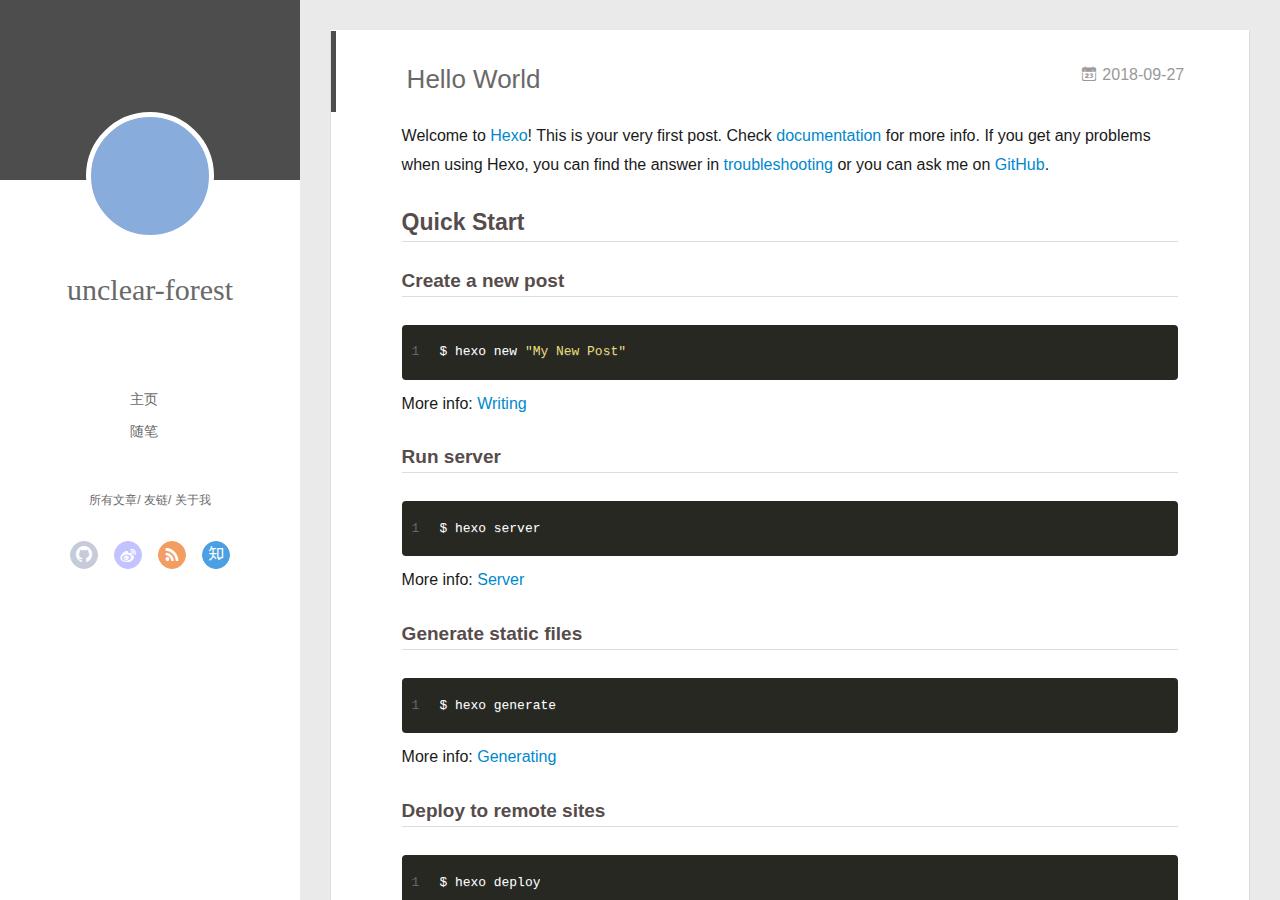
==== commit 33694868: "Site updated: 2018-09-28 23:29:21" ====
--- a/index.html
+++ b/index.html
@@ -6,17 +6,17 @@
   <meta name="renderer" content="webkit">
   <meta http-equiv="X-UA-Compatible" content="IE=edge" >
   <link rel="dns-prefetch" href="http://yoursite.com">
-  <title>Hexo</title>
+  <title>xuwuhuan</title>
   <meta name="viewport" content="width=device-width, initial-scale=1, maximum-scale=1">
   <meta property="og:type" content="website">
-<meta property="og:title" content="Hexo">
+<meta property="og:title" content="xuwuhuan">
 <meta property="og:url" content="http://yoursite.com/index.html">
-<meta property="og:site_name" content="Hexo">
+<meta property="og:site_name" content="xuwuhuan">
 <meta property="og:locale" content="default">
 <meta name="twitter:card" content="summary">
-<meta name="twitter:title" content="Hexo">
-  
-    <link rel="alternative" href="/atom.xml" title="Hexo" type="application/atom+xml">
+<meta name="twitter:title" content="xuwuhuan">
+  
+    <link rel="alternative" href="/atom.xml" title="xuwuhuan" type="application/atom+xml">
   
   
     <link rel="icon" href="/favicon.png">
@@ -46,7 +46,7 @@
 			<img src="" class="js-avatar">
 		</a>
 		<hgroup>
-		  <h1 class="header-author"><a href="/">John Doe</a></h1>
+		  <h1 class="header-author"><a href="/">unclear-forest</a></h1>
 		</hgroup>
 		
 
@@ -104,7 +104,7 @@
 				<img src="" class="js-avatar">
 			</div>
 			<hgroup>
-			  <h1 class="header-author js-header-author">John Doe</h1>
+			  <h1 class="header-author js-header-author">unclear-forest</h1>
 			</hgroup>
 			
 			
@@ -152,68 +152,6 @@
           <div id="js-content" class="content-ll">
             
   
-    <article id="post-hello" class="article article-type-post  article-index" itemscope itemprop="blogPost">
-  <div class="article-inner">
-    
-      <header class="article-header">
-        
-  
-    <h1 itemprop="name">
-      <a class="article-title" href="/2018/09/28/hello/">hello</a>
-    </h1>
-  
-
-        
-        <a href="/2018/09/28/hello/" class="archive-article-date">
-  	<time datetime="2018-09-28T02:56:22.000Z" itemprop="datePublished"><i class="icon-calendar icon"></i>2018-09-28</time>
-</a>
-        
-      </header>
-    
-    <div class="article-entry" itemprop="articleBody">
-      
-        
-      
-
-      
-    </div>
-    <div class="article-info article-info-index">
-      
-      
-      
-
-      
-        <p class="article-more-link">
-          <a class="article-more-a" href="/2018/09/28/hello/">展开全文 >></a>
-        </p>
-      
-
-      
-      <div class="clearfix"></div>
-    </div>
-  </div>
-</article>
-
-<aside class="wrap-side-operation">
-    <div class="mod-side-operation">
-        
-        <div class="jump-container" id="js-jump-container" style="display:none;">
-            <a href="javascript:void(0)" class="mod-side-operation__jump-to-top">
-                <i class="icon-font icon-back"></i>
-            </a>
-            <div id="js-jump-plan-container" class="jump-plan-container" style="top: -11px;">
-                <i class="icon-font icon-plane jump-plane"></i>
-            </div>
-        </div>
-        
-        
-    </div>
-</aside>
-
-
-
-
-  
     <article id="post-hello-world" class="article article-type-post  article-index" itemscope itemprop="blogPost">
   <div class="article-inner">
     
@@ -295,7 +233,7 @@
   <div class="outer">
     <div id="footer-info">
     	<div class="footer-left">
-    		&copy; 2018 John Doe
+    		&copy; 2018 unclear-forest
     	</div>
       	<div class="footer-right">
       		<a href="http://hexo.io/" target="_blank">Hexo</a>  Theme <a href="https://github.com/litten/hexo-theme-yilia" target="_blank">Yilia</a> by Litten
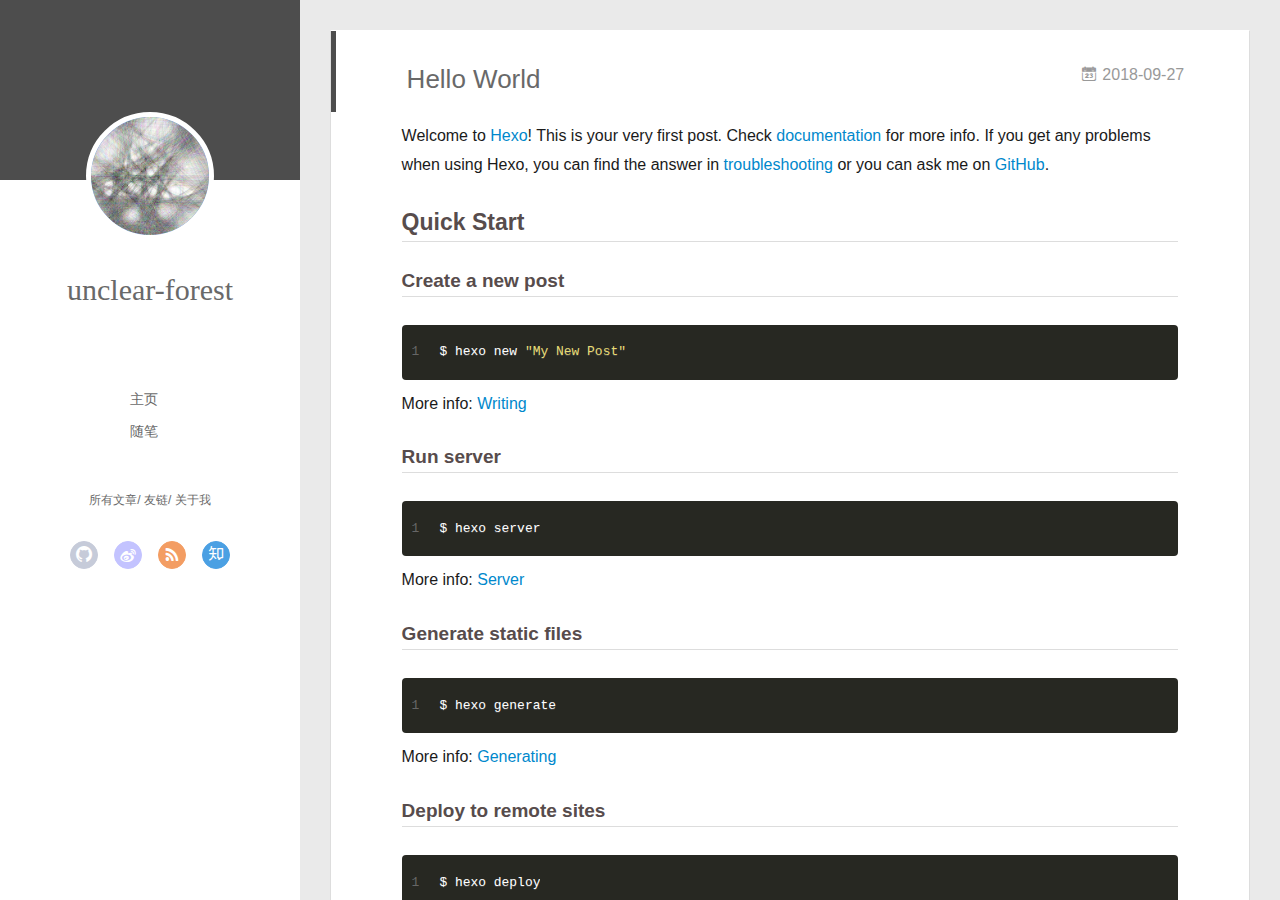
==== commit 298ba9bb: "Site updated: 2018-09-29 11:25:21" ====
--- a/index.html
+++ b/index.html
@@ -43,7 +43,7 @@
 <div class="intrude-less">
 	<header id="header" class="inner">
 		<a href="/" class="profilepic">
-			<img src="" class="js-avatar">
+			<img src="/assets/1.jpg" class="js-avatar">
 		</a>
 		<hgroup>
 		  <h1 class="header-author"><a href="/">unclear-forest</a></h1>
@@ -101,7 +101,7 @@
 	<div class="intrude-less">
 		<header id="header" class="inner">
 			<div class="profilepic">
-				<img src="" class="js-avatar">
+				<img src="/assets/1.jpg" class="js-avatar">
 			</div>
 			<hgroup>
 			  <h1 class="header-author js-header-author">unclear-forest</h1>
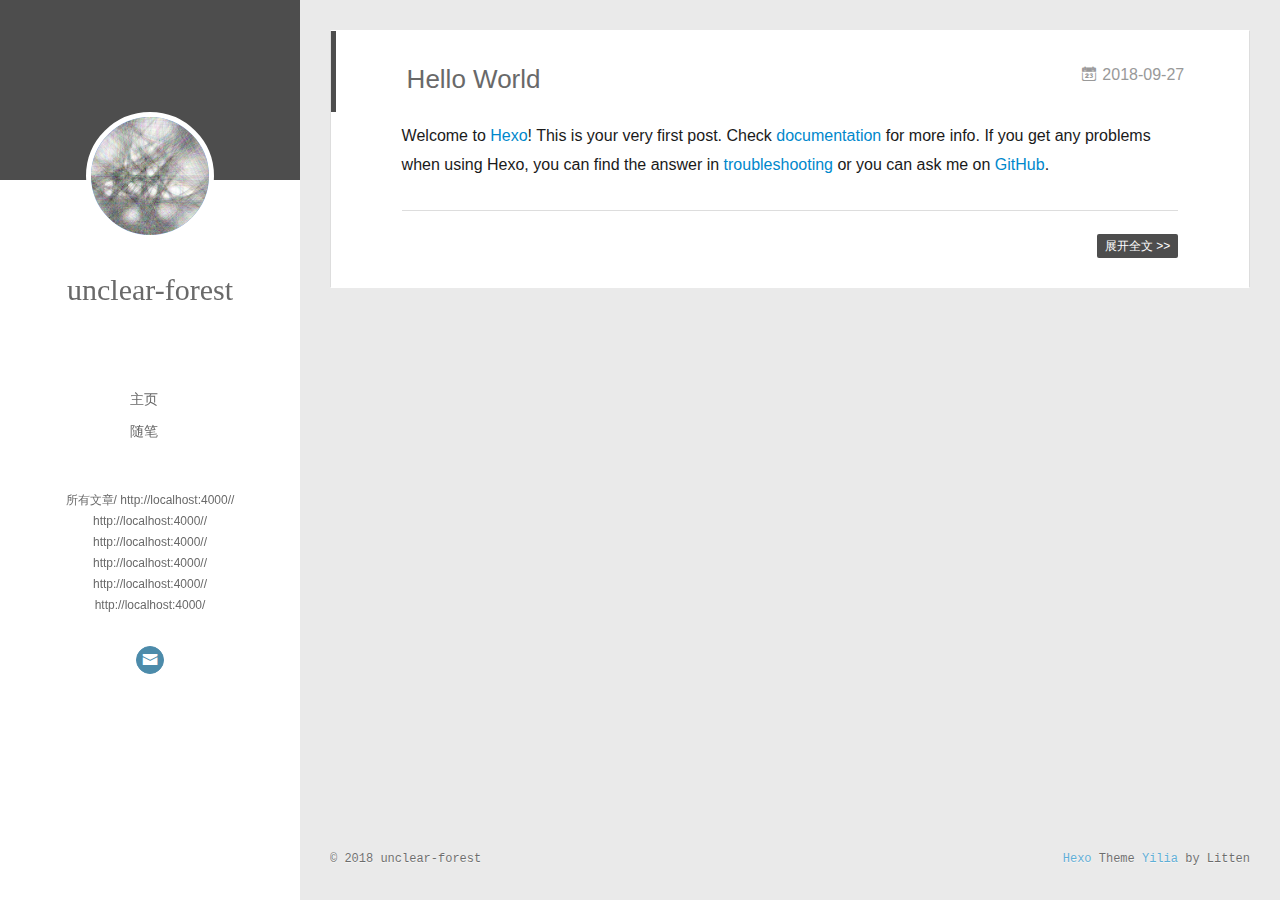
==== commit c710dae2: "Site updated: 2018-09-29 11:40:47" ====
--- a/index.html
+++ b/index.html
@@ -66,24 +66,34 @@
     			
             
     			
-    			<a q-on="click: openSlider(e, 'friends')" href="javascript:void(0)">友链</a>
-    			
-            
-    			
-    			<a q-on="click: openSlider(e, 'aboutme')" href="javascript:void(0)">关于我</a>
+    			<a q-on="click: openSlider(e, '友情链接1')" href="javascript:void(0)">http://localhost:4000/</a>
+    			
+            
+    			
+    			<a q-on="click: openSlider(e, '友情链接2')" href="javascript:void(0)">http://localhost:4000/</a>
+    			
+            
+    			
+    			<a q-on="click: openSlider(e, '友情链接3')" href="javascript:void(0)">http://localhost:4000/</a>
+    			
+            
+    			
+    			<a q-on="click: openSlider(e, '友情链接4')" href="javascript:void(0)">http://localhost:4000/</a>
+    			
+            
+    			
+    			<a q-on="click: openSlider(e, '友情链接5')" href="javascript:void(0)">http://localhost:4000/</a>
+    			
+            
+    			
+    			<a q-on="click: openSlider(e, '友情链接6')" href="javascript:void(0)">http://localhost:4000/</a>
     			
             
 		</nav>
 		<nav class="header-nav">
 			<div class="social">
 				
-					<a class="github" target="_blank" href="#" title="github"><i class="icon-github"></i></a>
-		        
-					<a class="weibo" target="_blank" href="#" title="weibo"><i class="icon-weibo"></i></a>
-		        
-					<a class="rss" target="_blank" href="#" title="rss"><i class="icon-rss"></i></a>
-		        
-					<a class="zhihu" target="_blank" href="#" title="zhihu"><i class="icon-zhihu"></i></a>
+					<a class="mail" target="_blank" href="/2537663755@qq.com" title="mail"><i class="icon-mail"></i></a>
 		        
 			</div>
 		</nav>
@@ -118,13 +128,7 @@
 			<nav class="header-nav">
 				<div class="social">
 					
-						<a class="github" target="_blank" href="#" title="github"><i class="icon-github"></i></a>
-			        
-						<a class="weibo" target="_blank" href="#" title="weibo"><i class="icon-weibo"></i></a>
-			        
-						<a class="rss" target="_blank" href="#" title="rss"><i class="icon-rss"></i></a>
-			        
-						<a class="zhihu" target="_blank" href="#" title="zhihu"><i class="icon-zhihu"></i></a>
+						<a class="mail" target="_blank" href="/2537663755@qq.com" title="mail"><i class="icon-mail"></i></a>
 			        
 				</div>
 			</nav>
@@ -173,15 +177,7 @@
     <div class="article-entry" itemprop="articleBody">
       
         <p>Welcome to <a href="https://hexo.io/" target="_blank" rel="noopener">Hexo</a>! This is your very first post. Check <a href="https://hexo.io/docs/" target="_blank" rel="noopener">documentation</a> for more info. If you get any problems when using Hexo, you can find the answer in <a href="https://hexo.io/docs/troubleshooting.html" target="_blank" rel="noopener">troubleshooting</a> or you can ask me on <a href="https://github.com/hexojs/hexo/issues" target="_blank" rel="noopener">GitHub</a>.</p>
-<h2 id="Quick-Start"><a href="#Quick-Start" class="headerlink" title="Quick Start"></a>Quick Start</h2><h3 id="Create-a-new-post"><a href="#Create-a-new-post" class="headerlink" title="Create a new post"></a>Create a new post</h3><figure class="highlight bash"><table><tr><td class="gutter"><pre><span class="line">1</span><br></pre></td><td class="code"><pre><span class="line">$ hexo new <span class="string">"My New Post"</span></span><br></pre></td></tr></table></figure>
-<p>More info: <a href="https://hexo.io/docs/writing.html" target="_blank" rel="noopener">Writing</a></p>
-<h3 id="Run-server"><a href="#Run-server" class="headerlink" title="Run server"></a>Run server</h3><figure class="highlight bash"><table><tr><td class="gutter"><pre><span class="line">1</span><br></pre></td><td class="code"><pre><span class="line">$ hexo server</span><br></pre></td></tr></table></figure>
-<p>More info: <a href="https://hexo.io/docs/server.html" target="_blank" rel="noopener">Server</a></p>
-<h3 id="Generate-static-files"><a href="#Generate-static-files" class="headerlink" title="Generate static files"></a>Generate static files</h3><figure class="highlight bash"><table><tr><td class="gutter"><pre><span class="line">1</span><br></pre></td><td class="code"><pre><span class="line">$ hexo generate</span><br></pre></td></tr></table></figure>
-<p>More info: <a href="https://hexo.io/docs/generating.html" target="_blank" rel="noopener">Generating</a></p>
-<h3 id="Deploy-to-remote-sites"><a href="#Deploy-to-remote-sites" class="headerlink" title="Deploy to remote sites"></a>Deploy to remote sites</h3><figure class="highlight bash"><table><tr><td class="gutter"><pre><span class="line">1</span><br></pre></td><td class="code"><pre><span class="line">$ hexo deploy</span><br></pre></td></tr></table></figure>
-<p>More info: <a href="https://hexo.io/docs/deployment.html" target="_blank" rel="noopener">Deployment</a></p>
-
+        
       
 
       
@@ -282,21 +278,53 @@
       
       
     
+      
+      
+      
+    
+      
+      
+      
+    
+      
+      
+      
+    
+      
+      
+      
+    
     
 
     <ul style="width: 70%">
     
     
       
-      <li style="width: 33.333333333333336%" q-on="click: openSlider(e, 'innerArchive')"><a href="javascript:void(0)" q-class="active:innerArchive">所有文章</a></li>
-      
-        
-      
-      <li style="width: 33.333333333333336%" q-on="click: openSlider(e, 'friends')"><a href="javascript:void(0)" q-class="active:friends">友链</a></li>
-      
-        
-      
-      <li style="width: 33.333333333333336%" q-on="click: openSlider(e, 'aboutme')"><a href="javascript:void(0)" q-class="active:aboutme">关于我</a></li>
+      <li style="width: 14.285714285714286%" q-on="click: openSlider(e, 'innerArchive')"><a href="javascript:void(0)" q-class="active:innerArchive">所有文章</a></li>
+      
+        
+      
+      <li style="width: 14.285714285714286%" q-on="click: openSlider(e, '友情链接1')"><a href="javascript:void(0)" q-class="active:友情链接1">http://localhost:4000/</a></li>
+      
+        
+      
+      <li style="width: 14.285714285714286%" q-on="click: openSlider(e, '友情链接2')"><a href="javascript:void(0)" q-class="active:友情链接2">http://localhost:4000/</a></li>
+      
+        
+      
+      <li style="width: 14.285714285714286%" q-on="click: openSlider(e, '友情链接3')"><a href="javascript:void(0)" q-class="active:友情链接3">http://localhost:4000/</a></li>
+      
+        
+      
+      <li style="width: 14.285714285714286%" q-on="click: openSlider(e, '友情链接4')"><a href="javascript:void(0)" q-class="active:友情链接4">http://localhost:4000/</a></li>
+      
+        
+      
+      <li style="width: 14.285714285714286%" q-on="click: openSlider(e, '友情链接5')"><a href="javascript:void(0)" q-class="active:友情链接5">http://localhost:4000/</a></li>
+      
+        
+      
+      <li style="width: 14.285714285714286%" q-on="click: openSlider(e, '友情链接6')"><a href="javascript:void(0)" q-class="active:友情链接6">http://localhost:4000/</a></li>
       
         
     </ul>
@@ -360,45 +388,7 @@
     
 
     
-    	<section class="tools-section tools-section-friends" q-show="friends">
-  		
-        <ul class="search-ul">
-          
-            <li class="search-li">
-              <a href="http://localhost:4000/" target="_blank" class="search-title"><i class="icon-quo-left icon"></i>友情链接1</a>
-            </li>
-          
-            <li class="search-li">
-              <a href="http://localhost:4000/" target="_blank" class="search-title"><i class="icon-quo-left icon"></i>友情链接2</a>
-            </li>
-          
-            <li class="search-li">
-              <a href="http://localhost:4000/" target="_blank" class="search-title"><i class="icon-quo-left icon"></i>友情链接3</a>
-            </li>
-          
-            <li class="search-li">
-              <a href="http://localhost:4000/" target="_blank" class="search-title"><i class="icon-quo-left icon"></i>友情链接4</a>
-            </li>
-          
-            <li class="search-li">
-              <a href="http://localhost:4000/" target="_blank" class="search-title"><i class="icon-quo-left icon"></i>友情链接5</a>
-            </li>
-          
-            <li class="search-li">
-              <a href="http://localhost:4000/" target="_blank" class="search-title"><i class="icon-quo-left icon"></i>友情链接6</a>
-            </li>
-          
-        </ul>
-  		
-    	</section>
-    
-
-    
-    	<section class="tools-section tools-section-me" q-show="aboutme">
-  	  	
-  	  		<div class="aboutme-wrap" id="js-aboutme">很惭愧&lt;br&gt;&lt;br&gt;只做了一点微小的工作&lt;br&gt;谢谢大家</div>
-  	  	
-    	</section>
+
     
   </div>
   
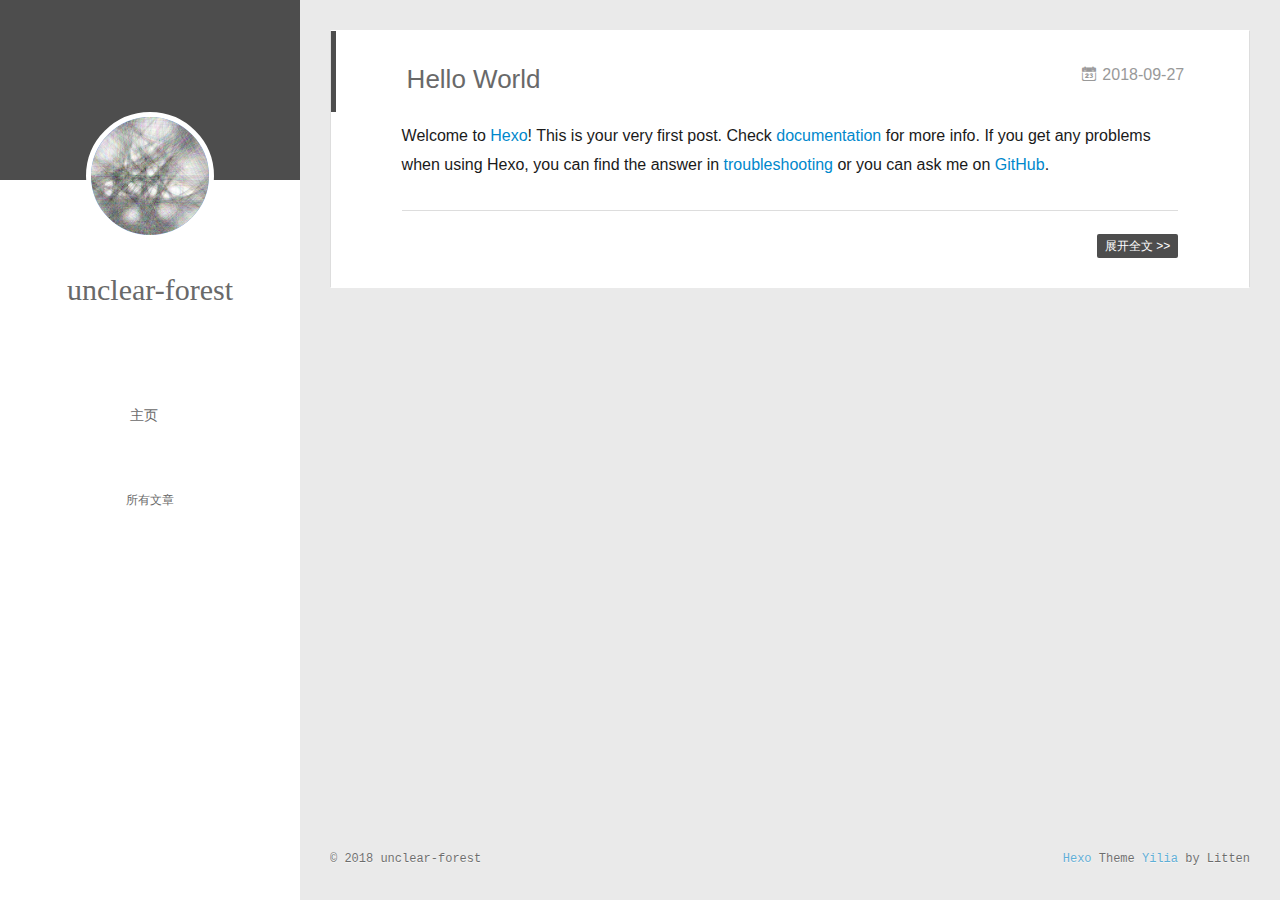
==== commit 541f4803: "Site updated: 2018-09-29 13:15:41" ====
--- a/index.html
+++ b/index.html
@@ -55,8 +55,6 @@
 			
 				<li><a href="/">主页</a></li>
 	        
-				<li><a href="/tags/随笔/">随笔</a></li>
-	        
 			</ul>
 		</nav>
 		<nav class="header-smart-menu">
@@ -65,36 +63,10 @@
     			<a q-on="click: openSlider(e, 'innerArchive')" href="javascript:void(0)">所有文章</a>
     			
             
-    			
-    			<a q-on="click: openSlider(e, '友情链接1')" href="javascript:void(0)">http://localhost:4000/</a>
-    			
-            
-    			
-    			<a q-on="click: openSlider(e, '友情链接2')" href="javascript:void(0)">http://localhost:4000/</a>
-    			
-            
-    			
-    			<a q-on="click: openSlider(e, '友情链接3')" href="javascript:void(0)">http://localhost:4000/</a>
-    			
-            
-    			
-    			<a q-on="click: openSlider(e, '友情链接4')" href="javascript:void(0)">http://localhost:4000/</a>
-    			
-            
-    			
-    			<a q-on="click: openSlider(e, '友情链接5')" href="javascript:void(0)">http://localhost:4000/</a>
-    			
-            
-    			
-    			<a q-on="click: openSlider(e, '友情链接6')" href="javascript:void(0)">http://localhost:4000/</a>
-    			
-            
 		</nav>
 		<nav class="header-nav">
 			<div class="social">
 				
-					<a class="mail" target="_blank" href="/2537663755@qq.com" title="mail"><i class="icon-mail"></i></a>
-		        
 			</div>
 		</nav>
 	</header>		
@@ -121,15 +93,11 @@
 			
 				
 			
-				
-			
 			
 			
 			<nav class="header-nav">
 				<div class="social">
 					
-						<a class="mail" target="_blank" href="/2537663755@qq.com" title="mail"><i class="icon-mail"></i></a>
-			        
 				</div>
 			</nav>
 
@@ -137,9 +105,7 @@
 				<ul style="width: 50%">
 				
 				
-					<li style="width: 50%"><a href="/">主页</a></li>
-		        
-					<li style="width: 50%"><a href="/tags/随笔/">随笔</a></li>
+					<li style="width: 100%"><a href="/">主页</a></li>
 		        
 				</ul>
 			</nav>
@@ -270,61 +236,13 @@
       
       
     
-      
-      
-      
-    
-      
-      
-      
-    
-      
-      
-      
-    
-      
-      
-      
-    
-      
-      
-      
-    
-      
-      
-      
-    
     
 
     <ul style="width: 70%">
     
     
       
-      <li style="width: 14.285714285714286%" q-on="click: openSlider(e, 'innerArchive')"><a href="javascript:void(0)" q-class="active:innerArchive">所有文章</a></li>
-      
-        
-      
-      <li style="width: 14.285714285714286%" q-on="click: openSlider(e, '友情链接1')"><a href="javascript:void(0)" q-class="active:友情链接1">http://localhost:4000/</a></li>
-      
-        
-      
-      <li style="width: 14.285714285714286%" q-on="click: openSlider(e, '友情链接2')"><a href="javascript:void(0)" q-class="active:友情链接2">http://localhost:4000/</a></li>
-      
-        
-      
-      <li style="width: 14.285714285714286%" q-on="click: openSlider(e, '友情链接3')"><a href="javascript:void(0)" q-class="active:友情链接3">http://localhost:4000/</a></li>
-      
-        
-      
-      <li style="width: 14.285714285714286%" q-on="click: openSlider(e, '友情链接4')"><a href="javascript:void(0)" q-class="active:友情链接4">http://localhost:4000/</a></li>
-      
-        
-      
-      <li style="width: 14.285714285714286%" q-on="click: openSlider(e, '友情链接5')"><a href="javascript:void(0)" q-class="active:友情链接5">http://localhost:4000/</a></li>
-      
-        
-      
-      <li style="width: 14.285714285714286%" q-on="click: openSlider(e, '友情链接6')"><a href="javascript:void(0)" q-class="active:友情链接6">http://localhost:4000/</a></li>
+      <li style="width: 100%" q-on="click: openSlider(e, 'innerArchive')"><a href="javascript:void(0)" q-class="active:innerArchive">所有文章</a></li>
       
         
     </ul>
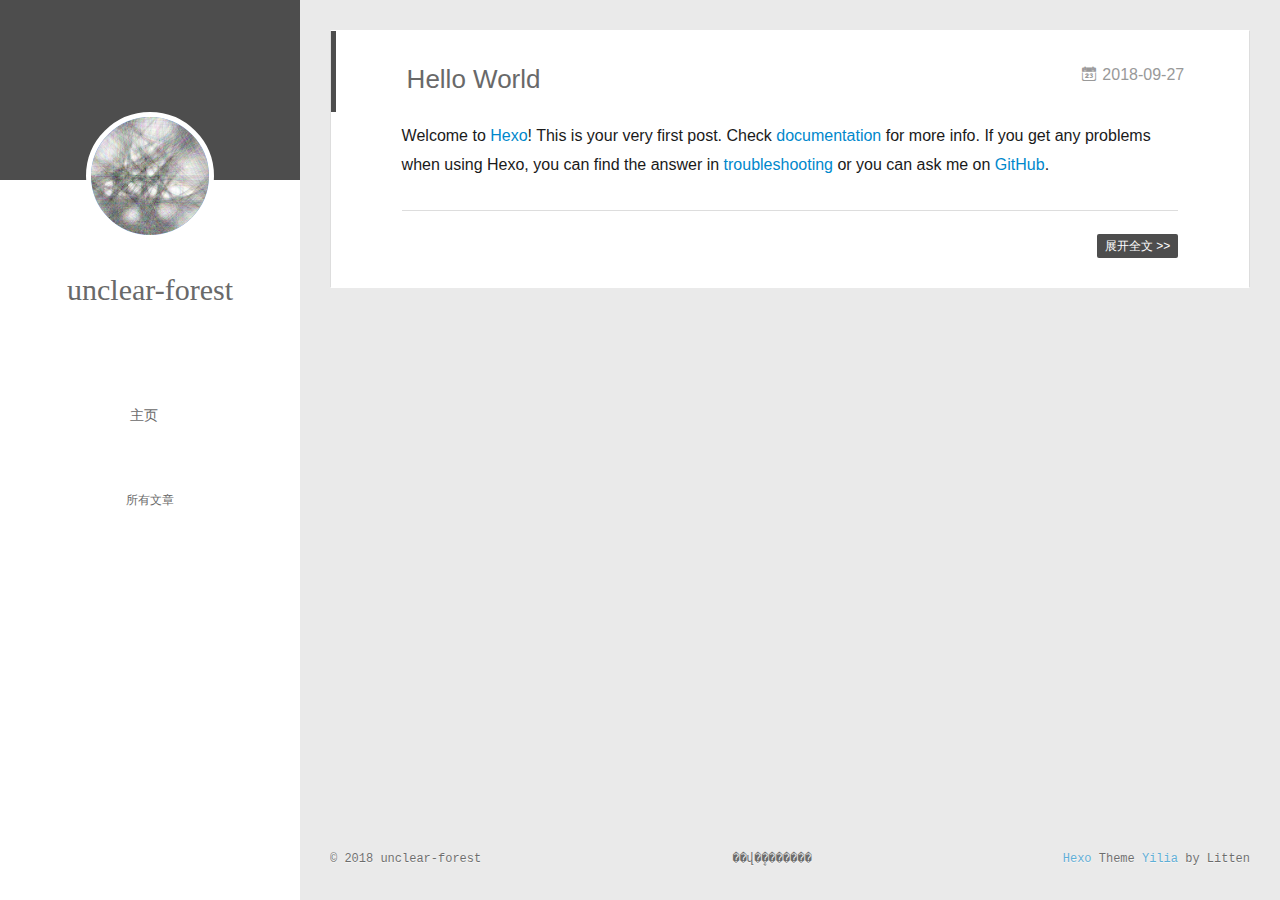
==== commit 79e37b4c: "Site updated: 2018-10-12 19:59:12" ====
--- a/index.html
+++ b/index.html
@@ -197,6 +197,7 @@
     	<div class="footer-left">
     		&copy; 2018 unclear-forest
     	</div>
+               <span id="busuanzi_container_site_pv">    ��վ�ܷ�����<span id="busuanzi_value_site_pv"></span>��</span>
       	<div class="footer-right">
       		<a href="http://hexo.io/" target="_blank">Hexo</a>  Theme <a href="https://github.com/litten/hexo-theme-yilia" target="_blank">Yilia</a> by Litten
       	</div>
@@ -226,6 +227,9 @@
 if(!isFinite(o.call(this)))throw RangeError("Invalid time value");var t=this,n=t.getUTCFullYear(),r=t.getUTCMilliseconds(),e=n<0?"-":n>9999?"+":"";return e+("00000"+Math.abs(n)).slice(e?-6:-4)+"-"+u(t.getUTCMonth()+1)+"-"+u(t.getUTCDate())+"T"+u(t.getUTCHours())+":"+u(t.getUTCMinutes())+":"+u(t.getUTCSeconds())+"."+(r>99?r:"0"+u(r))+"Z"}})},function(t,n,r){"use strict";var e=r(1),i=r(17),o=r(50);e(e.P+e.F*r(4)(function(){return null!==new Date(NaN).toJSON()||1!==Date.prototype.toJSON.call({toISOString:function(){return 1}})}),"Date",{toJSON:function(t){var n=i(this),r=o(n);return"number"!=typeof r||isFinite(r)?n.toISOString():null}})},function(t,n,r){var e=r(7)("toPrimitive"),i=Date.prototype;e in i||r(27)(i,e,r(204))},function(t,n,r){var e=Date.prototype,i="Invalid Date",o="toString",u=e[o],c=e.getTime;new Date(NaN)+""!=i&&r(28)(e,o,function(){var t=c.call(this);return t===t?u.call(this):i})},function(t,n,r){var e=r(1);e(e.P,"Function",{bind:r(163)})},function(t,n,r){"use strict";var e=r(6),i=r(32),o=r(7)("hasInstance"),u=Function.prototype;o in u||r(11).f(u,o,{value:function(t){if("function"!=typeof this||!e(t))return!1;if(!e(this.prototype))return t instanceof this;for(;t=i(t);)if(this.prototype===t)return!0;return!1}})},function(t,n,r){var e=r(11).f,i=r(66),o=r(24),u=Function.prototype,c="name",f=Object.isExtensible||function(){return!0};c in u||r(10)&&e(u,c,{configurable:!0,get:function(){try{var t=this,n=(""+t).match(/^\s*function ([^ (]*)/)[1];return o(t,c)||!f(t)||e(t,c,i(5,n)),n}catch(t){return""}}})},function(t,n,r){var e=r(1),i=r(171),o=Math.sqrt,u=Math.acosh;e(e.S+e.F*!(u&&710==Math.floor(u(Number.MAX_VALUE))&&u(1/0)==1/0),"Math",{acosh:function(t){return(t=+t)<1?NaN:t>94906265.62425156?Math.log(t)+Math.LN2:i(t-1+o(t-1)*o(t+1))}})},function(t,n,r){function e(t){return isFinite(t=+t)&&0!=t?t<0?-e(-t):Math.log(t+Math.sqrt(t*t+1)):t}var i=r(1),o=Math.asinh;i(i.S+i.F*!(o&&1/o(0)>0),"Math",{asinh:e})},function(t,n,r){var e=r(1),i=Math.atanh;e(e.S+e.F*!(i&&1/i(-0)<0),"Math",{atanh:function(t){return 0==(t=+t)?t:Math.log((1+t)/(1-t))/2}})},function(t,n,r){var e=r(1),i=r(142);e(e.S,"Math",{cbrt:function(t){return i(t=+t)*Math.pow(Math.abs(t),1/3)}})},function(t,n,r){var e=r(1);e(e.S,"Math",{clz32:function(t){return(t>>>=0)?31-Math.floor(Math.log(t+.5)*Math.LOG2E):32}})},function(t,n,r){var e=r(1),i=Math.exp;e(e.S,"Math",{cosh:function(t){return(i(t=+t)+i(-t))/2}})},function(t,n,r){var e=r(1),i=r(141);e(e.S+e.F*(i!=Math.expm1),"Math",{expm1:i})},function(t,n,r){var e=r(1),i=r(142),o=Math.pow,u=o(2,-52),c=o(2,-23),f=o(2,127)*(2-c),a=o(2,-126),s=function(t){return t+1/u-1/u};e(e.S,"Math",{fround:function(t){var n,r,e=Math.abs(t),o=i(t);return e<a?o*s(e/a/c)*a*c:(n=(1+c/u)*e,r=n-(n-e),r>f||r!=r?o*(1/0):o*r)}})},function(t,n,r){var e=r(1),i=Math.abs;e(e.S,"Math",{hypot:function(t,n){for(var r,e,o=0,u=0,c=arguments.length,f=0;u<c;)r=i(arguments[u++]),f<r?(e=f/r,o=o*e*e+1,f=r):r>0?(e=r/f,o+=e*e):o+=r;return f===1/0?1/0:f*Math.sqrt(o)}})},function(t,n,r){var e=r(1),i=Math.imul;e(e.S+e.F*r(4)(function(){return-5!=i(4294967295,5)||2!=i.length}),"Math",{imul:function(t,n){var r=65535,e=+t,i=+n,o=r&e,u=r&i;return 0|o*u+((r&e>>>16)*u+o*(r&i>>>16)<<16>>>0)}})},function(t,n,r){var e=r(1);e(e.S,"Math",{log10:function(t){return Math.log(t)/Math.LN10}})},function(t,n,r){var e=r(1);e(e.S,"Math",{log1p:r(171)})},function(t,n,r){var e=r(1);e(e.S,"Math",{log2:function(t){return Math.log(t)/Math.LN2}})},function(t,n,r){var e=r(1);e(e.S,"Math",{sign:r(142)})},function(t,n,r){var e=r(1),i=r(141),o=Math.exp;e(e.S+e.F*r(4)(function(){return-2e-17!=!Math.sinh(-2e-17)}),"Math",{sinh:function(t){return Math.abs(t=+t)<1?(i(t)-i(-t))/2:(o(t-1)-o(-t-1))*(Math.E/2)}})},function(t,n,r){var e=r(1),i=r(141),o=Math.exp;e(e.S,"Math",{tanh:function(t){var n=i(t=+t),r=i(-t);return n==1/0?1:r==1/0?-1:(n-r)/(o(t)+o(-t))}})},function(t,n,r){var e=r(1);e(e.S,"Math",{trunc:function(t){return(t>0?Math.floor:Math.ceil)(t)}})},function(t,n,r){"use strict";var e=r(3),i=r(24),o=r(45),u=r(136),c=r(50),f=r(4),a=r(71).f,s=r(31).f,l=r(11).f,h=r(82).trim,v="Number",p=e[v],d=p,y=p.prototype,g=o(r(70)(y))==v,b="trim"in String.prototype,m=function(t){var n=c(t,!1);if("string"==typeof n&&n.length>2){n=b?n.trim():h(n,3);var r,e,i,o=n.charCodeAt(0);if(43===o||45===o){if(88===(r=n.charCodeAt(2))||120===r)return NaN}else if(48===o){switch(n.charCodeAt(1)){case 66:case 98:e=2,i=49;break;case 79:case 111:e=8,i=55;break;default:return+n}for(var u,f=n.slice(2),a=0,s=f.length;a<s;a++)if((u=f.charCodeAt(a))<48||u>i)return NaN;return parseInt(f,e)}}return+n};if(!p(" 0o1")||!p("0b1")||p("+0x1")){p=function(t){var n=arguments.length<1?0:t,r=this;return r instanceof p&&(g?f(function(){y.valueOf.call(r)}):o(r)!=v)?u(new d(m(n)),r,p):m(n)};for(var x,w=r(10)?a(d):"MAX_VALUE,MIN_VALUE,NaN,NEGATIVE_INFINITY,POSITIVE_INFINITY,EPSILON,isFinite,isInteger,isNaN,isSafeInteger,MAX_SAFE_INTEGER,MIN_SAFE_INTEGER,parseFloat,parseInt,isInteger".split(","),S=0;w.length>S;S++)i(d,x=w[S])&&!i(p,x)&&l(p,x,s(d,x));p.prototype=y,y.constructor=p,r(28)(e,v,p)}},function(t,n,r){var e=r(1);e(e.S,"Number",{EPSILON:Math.pow(2,-52)})},function(t,n,r){var e=r(1),i=r(3).isFinite;e(e.S,"Number",{isFinite:function(t){return"number"==typeof t&&i(t)}})},function(t,n,r){var e=r(1);e(e.S,"Number",{isInteger:r(168)})},function(t,n,r){var e=r(1);e(e.S,"Number",{isNaN:function(t){return t!=t}})},function(t,n,r){var e=r(1),i=r(168),o=Math.abs;e(e.S,"Number",{isSafeInteger:function(t){return i(t)&&o(t)<=9007199254740991}})},function(t,n,r){var e=r(1);e(e.S,"Number",{MAX_SAFE_INTEGER:9007199254740991})},function(t,n,r){var e=r(1);e(e.S,"Number",{MIN_SAFE_INTEGER:-9007199254740991})},function(t,n,r){var e=r(1),i=r(178);e(e.S+e.F*(Number.parseFloat!=i),"Number",{parseFloat:i})},function(t,n,r){var e=r(1),i=r(179);e(e.S+e.F*(Number.parseInt!=i),"Number",{parseInt:i})},function(t,n,r){"use strict";var e=r(1),i=r(67),o=r(159),u=r(149),c=1..toFixed,f=Math.floor,a=[0,0,0,0,0,0],s="Number.toFixed: incorrect invocation!",l="0",h=function(t,n){for(var r=-1,e=n;++r<6;)e+=t*a[r],a[r]=e%1e7,e=f(e/1e7)},v=function(t){for(var n=6,r=0;--n>=0;)r+=a[n],a[n]=f(r/t),r=r%t*1e7},p=function(){for(var t=6,n="";--t>=0;)if(""!==n||0===t||0!==a[t]){var r=String(a[t]);n=""===n?r:n+u.call(l,7-r.length)+r}return n},d=function(t,n,r){return 0===n?r:n%2==1?d(t,n-1,r*t):d(t*t,n/2,r)},y=function(t){for(var n=0,r=t;r>=4096;)n+=12,r/=4096;for(;r>=2;)n+=1,r/=2;return n};e(e.P+e.F*(!!c&&("0.000"!==8e-5.toFixed(3)||"1"!==.9.toFixed(0)||"1.25"!==1.255.toFixed(2)||"1000000000000000128"!==(0xde0b6b3a7640080).toFixed(0))||!r(4)(function(){c.call({})})),"Number",{toFixed:function(t){var n,r,e,c,f=o(this,s),a=i(t),g="",b=l;if(a<0||a>20)throw RangeError(s);if(f!=f)return"NaN";if(f<=-1e21||f>=1e21)return String(f);if(f<0&&(g="-",f=-f),f>1e-21)if(n=y(f*d(2,69,1))-69,r=n<0?f*d(2,-n,1):f/d(2,n,1),r*=4503599627370496,(n=52-n)>0){for(h(0,r),e=a;e>=7;)h(1e7,0),e-=7;for(h(d(10,e,1),0),e=n-1;e>=23;)v(1<<23),e-=23;v(1<<e),h(1,1),v(2),b=p()}else h(0,r),h(1<<-n,0),b=p()+u.call(l,a);return a>0?(c=b.length,b=g+(c<=a?"0."+u.call(l,a-c)+b:b.slice(0,c-a)+"."+b.slice(c-a))):b=g+b,b}})},function(t,n,r){"use strict";var e=r(1),i=r(4),o=r(159),u=1..toPrecision;e(e.P+e.F*(i(function(){return"1"!==u.call(1,void 0)})||!i(function(){u.call({})})),"Number",{toPrecision:function(t){var n=o(this,"Number#toPrecision: incorrect invocation!");return void 0===t?u.call(n):u.call(n,t)}})},function(t,n,r){var e=r(1);e(e.S+e.F,"Object",{assign:r(172)})},function(t,n,r){var e=r(1);e(e.S,"Object",{create:r(70)})},function(t,n,r){var e=r(1);e(e.S+e.F*!r(10),"Object",{defineProperties:r(173)})},function(t,n,r){var e=r(1);e(e.S+e.F*!r(10),"Object",{defineProperty:r(11).f})},function(t,n,r){var e=r(6),i=r(65).onFreeze;r(49)("freeze",function(t){return function(n){return t&&e(n)?t(i(n)):n}})},function(t,n,r){var e=r(30),i=r(31).f;r(49)("getOwnPropertyDescriptor",function(){return function(t,n){return i(e(t),n)}})},function(t,n,r){r(49)("getOwnPropertyNames",function(){return r(174).f})},function(t,n,r){var e=r(17),i=r(32);r(49)("getPrototypeOf",function(){return function(t){return i(e(t))}})},function(t,n,r){var e=r(6);r(49)("isExtensible",function(t){return function(n){return!!e(n)&&(!t||t(n))}})},function(t,n,r){var e=r(6);r(49)("isFrozen",function(t){return function(n){return!e(n)||!!t&&t(n)}})},function(t,n,r){var e=r(6);r(49)("isSealed",function(t){return function(n){return!e(n)||!!t&&t(n)}})},function(t,n,r){var e=r(1);e(e.S,"Object",{is:r(180)})},function(t,n,r){var e=r(17),i=r(72);r(49)("keys",function(){return function(t){return i(e(t))}})},function(t,n,r){var e=r(6),i=r(65).onFreeze;r(49)("preventExtensions",function(t){return function(n){return t&&e(n)?t(i(n)):n}})},function(t,n,r){var e=r(6),i=r(65).onFreeze;r(49)("seal",function(t){return function(n){return t&&e(n)?t(i(n)):n}})},function(t,n,r){var e=r(1);e(e.S,"Object",{setPrototypeOf:r(144).set})},function(t,n,r){"use strict";var e=r(114),i={};i[r(7)("toStringTag")]="z",i+""!="[object z]"&&r(28)(Object.prototype,"toString",function(){return"[object "+e(this)+"]"},!0)},function(t,n,r){var e=r(1),i=r(178);e(e.G+e.F*(parseFloat!=i),{parseFloat:i})},function(t,n,r){var e=r(1),i=r(179);e(e.G+e.F*(parseInt!=i),{parseInt:i})},function(t,n,r){"use strict";var e,i,o,u=r(69),c=r(3),f=r(53),a=r(114),s=r(1),l=r(6),h=r(26),v=r(68),p=r(79),d=r(146),y=r(151).set,g=r(143)(),b="Promise",m=c.TypeError,x=c.process,w=c[b],x=c.process,S="process"==a(x),_=function(){},O=!!function(){try{var t=w.resolve(1),n=(t.constructor={})[r(7)("species")]=function(t){t(_,_)};return(S||"function"==typeof PromiseRejectionEvent)&&t.then(_)instanceof n}catch(t){}}(),E=function(t,n){return t===n||t===w&&n===o},P=function(t){var n;return!(!l(t)||"function"!=typeof(n=t.then))&&n},j=function(t){return E(w,t)?new F(t):new i(t)},F=i=function(t){var n,r;this.promise=new t(function(t,e){if(void 0!==n||void 0!==r)throw m("Bad Promise constructor");n=t,r=e}),this.resolve=h(n),this.reject=h(r)},M=function(t){try{t()}catch(t){return{error:t}}},A=function(t,n){if(!t._n){t._n=!0;var r=t._c;g(function(){for(var e=t._v,i=1==t._s,o=0;r.length>o;)!function(n){var r,o,u=i?n.ok:n.fail,c=n.resolve,f=n.reject,a=n.domain;try{u?(i||(2==t._h&&I(t),t._h=1),!0===u?r=e:(a&&a.enter(),r=u(e),a&&a.exit()),r===n.promise?f(m("Promise-chain cycle")):(o=P(r))?o.call(r,c,f):c(r)):f(e)}catch(t){f(t)}}(r[o++]);t._c=[],t._n=!1,n&&!t._h&&N(t)})}},N=function(t){y.call(c,function(){var n,r,e,i=t._v;if(T(t)&&(n=M(function(){S?x.emit("unhandledRejection",i,t):(r=c.onunhandledrejection)?r({promise:t,reason:i}):(e=c.console)&&e.error&&e.error("Unhandled promise rejection",i)}),t._h=S||T(t)?2:1),t._a=void 0,n)throw n.error})},T=function(t){if(1==t._h)return!1;for(var n,r=t._a||t._c,e=0;r.length>e;)if(n=r[e++],n.fail||!T(n.promise))return!1;return!0},I=function(t){y.call(c,function(){var n;S?x.emit("rejectionHandled",t):(n=c.onrejectionhandled)&&n({promise:t,reason:t._v})})},k=function(t){var n=this;n._d||(n._d=!0,n=n._w||n,n._v=t,n._s=2,n._a||(n._a=n._c.slice()),A(n,!0))},L=function(t){var n,r=this;if(!r._d){r._d=!0,r=r._w||r;try{if(r===t)throw m("Promise can't be resolved itself");(n=P(t))?g(function(){var e={_w:r,_d:!1};try{n.call(t,f(L,e,1),f(k,e,1))}catch(t){k.call(e,t)}}):(r._v=t,r._s=1,A(r,!1))}catch(t){k.call({_w:r,_d:!1},t)}}};O||(w=function(t){v(this,w,b,"_h"),h(t),e.call(this);try{t(f(L,this,1),f(k,this,1))}catch(t){k.call(this,t)}},e=function(t){this._c=[],this._a=void 0,this._s=0,this._d=!1,this._v=void 0,this._h=0,this._n=!1},e.prototype=r(73)(w.prototype,{then:function(t,n){var r=j(d(this,w));return r.ok="function"!=typeof t||t,r.fail="function"==typeof n&&n,r.domain=S?x.domain:void 0,this._c.push(r),this._a&&this._a.push(r),this._s&&A(this,!1),r.promise},catch:function(t){return this.then(void 0,t)}}),F=function(){var t=new e;this.promise=t,this.resolve=f(L,t,1),this.reject=f(k,t,1)}),s(s.G+s.W+s.F*!O,{Promise:w}),r(81)(w,b),r(74)(b),o=r(52)[b],s(s.S+s.F*!O,b,{reject:function(t){var n=j(this);return(0,n.reject)(t),n.promise}}),s(s.S+s.F*(u||!O),b,{resolve:function(t){if(t instanceof w&&E(t.constructor,this))return t;var n=j(this);return(0,n.resolve)(t),n.promise}}),s(s.S+s.F*!(O&&r(123)(function(t){w.all(t).catch(_)})),b,{all:function(t){var n=this,r=j(n),e=r.resolve,i=r.reject,o=M(function(){var r=[],o=0,u=1;p(t,!1,function(t){var c=o++,f=!1;r.push(void 0),u++,n.resolve(t).then(function(t){f||(f=!0,r[c]=t,--u||e(r))},i)}),--u||e(r)});return o&&i(o.error),r.promise},race:function(t){var n=this,r=j(n),e=r.reject,i=M(function(){p(t,!1,function(t){n.resolve(t).then(r.resolve,e)})});return i&&e(i.error),r.promise}})},function(t,n,r){var e=r(1),i=r(26),o=r(2),u=(r(3).Reflect||{}).apply,c=Function.apply;e(e.S+e.F*!r(4)(function(){u(function(){})}),"Reflect",{apply:function(t,n,r){var e=i(t),f=o(r);return u?u(e,n,f):c.call(e,n,f)}})},function(t,n,r){var e=r(1),i=r(70),o=r(26),u=r(2),c=r(6),f=r(4),a=r(163),s=(r(3).Reflect||{}).construct,l=f(function(){function t(){}return!(s(function(){},[],t)instanceof t)}),h=!f(function(){s(function(){})});e(e.S+e.F*(l||h),"Reflect",{construct:function(t,n){o(t),u(n);var r=arguments.length<3?t:o(arguments[2]);if(h&&!l)return s(t,n,r);if(t==r){switch(n.length){case 0:return new t;case 1:return new t(n[0]);case 2:return new t(n[0],n[1]);case 3:return new t(n[0],n[1],n[2]);case 4:return new t(n[0],n[1],n[2],n[3])}var e=[null];return e.push.apply(e,n),new(a.apply(t,e))}var f=r.prototype,v=i(c(f)?f:Object.prototype),p=Function.apply.call(t,v,n);return c(p)?p:v}})},function(t,n,r){var e=r(11),i=r(1),o=r(2),u=r(50);i(i.S+i.F*r(4)(function(){Reflect.defineProperty(e.f({},1,{value:1}),1,{value:2})}),"Reflect",{defineProperty:function(t,n,r){o(t),n=u(n,!0),o(r);try{return e.f(t,n,r),!0}catch(t){return!1}}})},function(t,n,r){var e=r(1),i=r(31).f,o=r(2);e(e.S,"Reflect",{deleteProperty:function(t,n){var r=i(o(t),n);return!(r&&!r.configurable)&&delete t[n]}})},function(t,n,r){"use strict";var e=r(1),i=r(2),o=function(t){this._t=i(t),this._i=0;var n,r=this._k=[];for(n in t)r.push(n)};r(139)(o,"Object",function(){var t,n=this,r=n._k;do{if(n._i>=r.length)return{value:void 0,done:!0}}while(!((t=r[n._i++])in n._t));return{value:t,done:!1}}),e(e.S,"Reflect",{enumerate:function(t){return new o(t)}})},function(t,n,r){var e=r(31),i=r(1),o=r(2);i(i.S,"Reflect",{getOwnPropertyDescriptor:function(t,n){return e.f(o(t),n)}})},function(t,n,r){var e=r(1),i=r(32),o=r(2);e(e.S,"Reflect",{getPrototypeOf:function(t){return i(o(t))}})},function(t,n,r){function e(t,n){var r,c,s=arguments.length<3?t:arguments[2];return a(t)===s?t[n]:(r=i.f(t,n))?u(r,"value")?r.value:void 0!==r.get?r.get.call(s):void 0:f(c=o(t))?e(c,n,s):void 0}var i=r(31),o=r(32),u=r(24),c=r(1),f=r(6),a=r(2);c(c.S,"Reflect",{get:e})},function(t,n,r){var e=r(1);e(e.S,"Reflect",{has:function(t,n){return n in t}})},function(t,n,r){var e=r(1),i=r(2),o=Object.isExtensible;e(e.S,"Reflect",{isExtensible:function(t){return i(t),!o||o(t)}})},function(t,n,r){var e=r(1);e(e.S,"Reflect",{ownKeys:r(177)})},function(t,n,r){var e=r(1),i=r(2),o=Object.preventExtensions;e(e.S,"Reflect",{preventExtensions:function(t){i(t);try{return o&&o(t),!0}catch(t){return!1}}})},function(t,n,r){var e=r(1),i=r(144);i&&e(e.S,"Reflect",{setPrototypeOf:function(t,n){i.check(t,n);try{return i.set(t,n),!0}catch(t){return!1}}})},function(t,n,r){function e(t,n,r){var f,h,v=arguments.length<4?t:arguments[3],p=o.f(s(t),n);if(!p){if(l(h=u(t)))return e(h,n,r,v);p=a(0)}return c(p,"value")?!(!1===p.writable||!l(v)||(f=o.f(v,n)||a(0),f.value=r,i.f(v,n,f),0)):void 0!==p.set&&(p.set.call(v,r),!0)}var i=r(11),o=r(31),u=r(32),c=r(24),f=r(1),a=r(66),s=r(2),l=r(6);f(f.S,"Reflect",{set:e})},function(t,n,r){var e=r(3),i=r(136),o=r(11).f,u=r(71).f,c=r(122),f=r(120),a=e.RegExp,s=a,l=a.prototype,h=/a/g,v=/a/g,p=new a(h)!==h;if(r(10)&&(!p||r(4)(function(){return v[r(7)("match")]=!1,a(h)!=h||a(v)==v||"/a/i"!=a(h,"i")}))){a=function(t,n){var r=this instanceof a,e=c(t),o=void 0===n;return!r&&e&&t.constructor===a&&o?t:i(p?new s(e&&!o?t.source:t,n):s((e=t instanceof a)?t.source:t,e&&o?f.call(t):n),r?this:l,a)};for(var d=u(s),y=0;d.length>y;)!function(t){t in a||o(a,t,{configurable:!0,get:function(){return s[t]},set:function(n){s[t]=n}})}(d[y++]);l.constructor=a,a.prototype=l,r(28)(e,"RegExp",a)}r(74)("RegExp")},function(t,n,r){r(119)("match",1,function(t,n,r){return[function(r){"use strict";var e=t(this),i=void 0==r?void 0:r[n];return void 0!==i?i.call(r,e):new RegExp(r)[n](String(e))},r]})},function(t,n,r){r(119)("replace",2,function(t,n,r){return[function(e,i){"use strict";var o=t(this),u=void 0==e?void 0:e[n];return void 0!==u?u.call(e,o,i):r.call(String(o),e,i)},r]})},function(t,n,r){r(119)("search",1,function(t,n,r){return[function(r){"use strict";var e=t(this),i=void 0==r?void 0:r[n];return void 0!==i?i.call(r,e):new RegExp(r)[n](String(e))},r]})},function(t,n,r){r(119)("split",2,function(t,n,e){"use strict";var i=r(122),o=e,u=[].push,c="split",f="length",a="lastIndex";if("c"=="abbc"[c](/(b)*/)[1]||4!="test"[c](/(?:)/,-1)[f]||2!="ab"[c](/(?:ab)*/)[f]||4!="."[c](/(.?)(.?)/)[f]||"."[c](/()()/)[f]>1||""[c](/.?/)[f]){var s=void 0===/()??/.exec("")[1];e=function(t,n){var r=String(this);if(void 0===t&&0===n)return[];if(!i(t))return o.call(r,t,n);var e,c,l,h,v,p=[],d=(t.ignoreCase?"i":"")+(t.multiline?"m":"")+(t.unicode?"u":"")+(t.sticky?"y":""),y=0,g=void 0===n?4294967295:n>>>0,b=new RegExp(t.source,d+"g");for(s||(e=new RegExp("^"+b.source+"$(?!\\s)",d));(c=b.exec(r))&&!((l=c.index+c[0][f])>y&&(p.push(r.slice(y,c.index)),!s&&c[f]>1&&c[0].replace(e,function(){for(v=1;v<arguments[f]-2;v++)void 0===arguments[v]&&(c[v]=void 0)}),c[f]>1&&c.index<r[f]&&u.apply(p,c.slice(1)),h=c[0][f],y=l,p[f]>=g));)b[a]===c.index&&b[a]++;return y===r[f]?!h&&b.test("")||p.push(""):p.push(r.slice(y)),p[f]>g?p.slice(0,g):p}}else"0"[c](void 0,0)[f]&&(e=function(t,n){return void 0===t&&0===n?[]:o.call(this,t,n)});return[function(r,i){var o=t(this),u=void 0==r?void 0:r[n];return void 0!==u?u.call(r,o,i):e.call(String(o),r,i)},e]})},function(t,n,r){"use strict";r(184);var e=r(2),i=r(120),o=r(10),u="toString",c=/./[u],f=function(t){r(28)(RegExp.prototype,u,t,!0)};r(4)(function(){return"/a/b"!=c.call({source:"a",flags:"b"})})?f(function(){var t=e(this);return"/".concat(t.source,"/","flags"in t?t.flags:!o&&t instanceof RegExp?i.call(t):void 0)}):c.name!=u&&f(function(){return c.call(this)})},function(t,n,r){"use strict";r(29)("anchor",function(t){return function(n){return t(this,"a","name",n)}})},function(t,n,r){"use strict";r(29)("big",function(t){return function(){return t(this,"big","","")}})},function(t,n,r){"use strict";r(29)("blink",function(t){return function(){return t(this,"blink","","")}})},function(t,n,r){"use strict";r(29)("bold",function(t){return function(){return t(this,"b","","")}})},function(t,n,r){"use strict";var e=r(1),i=r(147)(!1);e(e.P,"String",{codePointAt:function(t){return i(this,t)}})},function(t,n,r){"use strict";var e=r(1),i=r(16),o=r(148),u="endsWith",c=""[u];e(e.P+e.F*r(134)(u),"String",{endsWith:function(t){var n=o(this,t,u),r=arguments.length>1?arguments[1]:void 0,e=i(n.length),f=void 0===r?e:Math.min(i(r),e),a=String(t);return c?c.call(n,a,f):n.slice(f-a.length,f)===a}})},function(t,n,r){"use strict";r(29)("fixed",function(t){return function(){return t(this,"tt","","")}})},function(t,n,r){"use strict";r(29)("fontcolor",function(t){return function(n){return t(this,"font","color",n)}})},function(t,n,r){"use strict";r(29)("fontsize",function(t){return function(n){return t(this,"font","size",n)}})},function(t,n,r){var e=r(1),i=r(75),o=String.fromCharCode,u=String.fromCodePoint;e(e.S+e.F*(!!u&&1!=u.length),"String",{fromCodePoint:function(t){for(var n,r=[],e=arguments.length,u=0;e>u;){if(n=+arguments[u++],i(n,1114111)!==n)throw RangeError(n+" is not a valid code point");r.push(n<65536?o(n):o(55296+((n-=65536)>>10),n%1024+56320))}return r.join("")}})},function(t,n,r){"use strict";var e=r(1),i=r(148),o="includes";e(e.P+e.F*r(134)(o),"String",{includes:function(t){return!!~i(this,t,o).indexOf(t,arguments.length>1?arguments[1]:void 0)}})},function(t,n,r){"use strict";r(29)("italics",function(t){return function(){return t(this,"i","","")}})},function(t,n,r){"use strict";var e=r(147)(!0);r(140)(String,"String",function(t){this._t=String(t),this._i=0},function(){var t,n=this._t,r=this._i;return r>=n.length?{value:void 0,done:!0}:(t=e(n,r),this._i+=t.length,{value:t,done:!1})})},function(t,n,r){"use strict";r(29)("link",function(t){return function(n){return t(this,"a","href",n)}})},function(t,n,r){var e=r(1),i=r(30),o=r(16);e(e.S,"String",{raw:function(t){for(var n=i(t.raw),r=o(n.length),e=arguments.length,u=[],c=0;r>c;)u.push(String(n[c++])),c<e&&u.push(String(arguments[c]));return u.join("")}})},function(t,n,r){var e=r(1);e(e.P,"String",{repeat:r(149)})},function(t,n,r){"use strict";r(29)("small",function(t){return function(){return t(this,"small","","")}})},function(t,n,r){"use strict";var e=r(1),i=r(16),o=r(148),u="startsWith",c=""[u];e(e.P+e.F*r(134)(u),"String",{startsWith:function(t){var n=o(this,t,u),r=i(Math.min(arguments.length>1?arguments[1]:void 0,n.length)),e=String(t);return c?c.call(n,e,r):n.slice(r,r+e.length)===e}})},function(t,n,r){"use strict";r(29)("strike",function(t){return function(){return t(this,"strike","","")}})},function(t,n,r){"use strict";r(29)("sub",function(t){return function(){return t(this,"sub","","")}})},function(t,n,r){"use strict";r(29)("sup",function(t){return function(){return t(this,"sup","","")}})},function(t,n,r){"use strict";r(82)("trim",function(t){return function(){return t(this,3)}})},function(t,n,r){"use strict";var e=r(3),i=r(24),o=r(10),u=r(1),c=r(28),f=r(65).KEY,a=r(4),s=r(126),l=r(81),h=r(76),v=r(7),p=r(182),d=r(153),y=r(206),g=r(205),b=r(138),m=r(2),x=r(30),w=r(50),S=r(66),_=r(70),O=r(174),E=r(31),P=r(11),j=r(72),F=E.f,M=P.f,A=O.f,N=e.Symbol,T=e.JSON,I=T&&T.stringify,k="prototype",L=v("_hidden"),R=v("toPrimitive"),C={}.propertyIsEnumerable,D=s("symbol-registry"),U=s("symbols"),W=s("op-symbols"),G=Object[k],B="function"==typeof N,V=e.QObject,z=!V||!V[k]||!V[k].findChild,q=o&&a(function(){return 7!=_(M({},"a",{get:function(){return M(this,"a",{value:7}).a}})).a})?function(t,n,r){var e=F(G,n);e&&delete G[n],M(t,n,r),e&&t!==G&&M(G,n,e)}:M,K=function(t){var n=U[t]=_(N[k]);return n._k=t,n},J=B&&"symbol"==typeof N.iterator?function(t){return"symbol"==typeof t}:function(t){return t instanceof N},Y=function(t,n,r){return t===G&&Y(W,n,r),m(t),n=w(n,!0),m(r),i(U,n)?(r.enumerable?(i(t,L)&&t[L][n]&&(t[L][n]=!1),r=_(r,{enumerable:S(0,!1)})):(i(t,L)||M(t,L,S(1,{})),t[L][n]=!0),q(t,n,r)):M(t,n,r)},H=function(t,n){m(t);for(var r,e=g(n=x(n)),i=0,o=e.length;o>i;)Y(t,r=e[i++],n[r]);return t},$=function(t,n){return void 0===n?_(t):H(_(t),n)},X=function(t){var n=C.call(this,t=w(t,!0));return!(this===G&&i(U,t)&&!i(W,t))&&(!(n||!i(this,t)||!i(U,t)||i(this,L)&&this[L][t])||n)},Q=function(t,n){if(t=x(t),n=w(n,!0),t!==G||!i(U,n)||i(W,n)){var r=F(t,n);return!r||!i(U,n)||i(t,L)&&t[L][n]||(r.enumerable=!0),r}},Z=function(t){for(var n,r=A(x(t)),e=[],o=0;r.length>o;)i(U,n=r[o++])||n==L||n==f||e.push(n);return e},tt=function(t){for(var n,r=t===G,e=A(r?W:x(t)),o=[],u=0;e.length>u;)!i(U,n=e[u++])||r&&!i(G,n)||o.push(U[n]);return o};B||(N=function(){if(this instanceof N)throw TypeError("Symbol is not a constructor!");var t=h(arguments.length>0?arguments[0]:void 0),n=function(r){this===G&&n.call(W,r),i(this,L)&&i(this[L],t)&&(this[L][t]=!1),q(this,t,S(1,r))};return o&&z&&q(G,t,{configurable:!0,set:n}),K(t)},c(N[k],"toString",function(){return this._k}),E.f=Q,P.f=Y,r(71).f=O.f=Z,r(116).f=X,r(125).f=tt,o&&!r(69)&&c(G,"propertyIsEnumerable",X,!0),p.f=function(t){return K(v(t))}),u(u.G+u.W+u.F*!B,{Symbol:N});for(var nt="hasInstance,isConcatSpreadable,iterator,match,replace,search,species,split,toPrimitive,toStringTag,unscopables".split(","),rt=0;nt.length>rt;)v(nt[rt++]);for(var nt=j(v.store),rt=0;nt.length>rt;)d(nt[rt++]);u(u.S+u.F*!B,"Symbol",{for:function(t){return i(D,t+="")?D[t]:D[t]=N(t)},keyFor:function(t){if(J(t))return y(D,t);throw TypeError(t+" is not a symbol!")},useSetter:function(){z=!0},useSimple:function(){z=!1}}),u(u.S+u.F*!B,"Object",{create:$,defineProperty:Y,defineProperties:H,getOwnPropertyDescriptor:Q,getOwnPropertyNames:Z,getOwnPropertySymbols:tt}),T&&u(u.S+u.F*(!B||a(function(){var t=N();return"[null]"!=I([t])||"{}"!=I({a:t})||"{}"!=I(Object(t))})),"JSON",{stringify:function(t){if(void 0!==t&&!J(t)){for(var n,r,e=[t],i=1;arguments.length>i;)e.push(arguments[i++]);return n=e[1],"function"==typeof n&&(r=n),!r&&b(n)||(n=function(t,n){if(r&&(n=r.call(this,t,n)),!J(n))return n}),e[1]=n,I.apply(T,e)}}}),N[k][R]||r(27)(N[k],R,N[k].valueOf),l(N,"Symbol"),l(Math,"Math",!0),l(e.JSON,"JSON",!0)},function(t,n,r){"use strict";var e=r(1),i=r(127),o=r(152),u=r(2),c=r(75),f=r(16),a=r(6),s=r(3).ArrayBuffer,l=r(146),h=o.ArrayBuffer,v=o.DataView,p=i.ABV&&s.isView,d=h.prototype.slice,y=i.VIEW,g="ArrayBuffer";e(e.G+e.W+e.F*(s!==h),{ArrayBuffer:h}),e(e.S+e.F*!i.CONSTR,g,{isView:function(t){return p&&p(t)||a(t)&&y in t}}),e(e.P+e.U+e.F*r(4)(function(){return!new h(2).slice(1,void 0).byteLength}),g,{slice:function(t,n){if(void 0!==d&&void 0===n)return d.call(u(this),t);for(var r=u(this).byteLength,e=c(t,r),i=c(void 0===n?r:n,r),o=new(l(this,h))(f(i-e)),a=new v(this),s=new v(o),p=0;e<i;)s.setUint8(p++,a.getUint8(e++));return o}}),r(74)(g)},function(t,n,r){var e=r(1);e(e.G+e.W+e.F*!r(127).ABV,{DataView:r(152).DataView})},function(t,n,r){r(55)("Float32",4,function(t){return function(n,r,e){return t(this,n,r,e)}})},function(t,n,r){r(55)("Float64",8,function(t){return function(n,r,e){return t(this,n,r,e)}})},function(t,n,r){r(55)("Int16",2,function(t){return function(n,r,e){return t(this,n,r,e)}})},function(t,n,r){r(55)("Int32",4,function(t){return function(n,r,e){return t(this,n,r,e)}})},function(t,n,r){r(55)("Int8",1,function(t){return function(n,r,e){return t(this,n,r,e)}})},function(t,n,r){r(55)("Uint16",2,function(t){return function(n,r,e){return t(this,n,r,e)}})},function(t,n,r){r(55)("Uint32",4,function(t){return function(n,r,e){return t(this,n,r,e)}})},function(t,n,r){r(55)("Uint8",1,function(t){return function(n,r,e){return t(this,n,r,e)}})},function(t,n,r){r(55)("Uint8",1,function(t){return function(n,r,e){return t(this,n,r,e)}},!0)},function(t,n,r){"use strict";var e=r(166);r(118)("WeakSet",function(t){return function(){return t(this,arguments.length>0?arguments[0]:void 0)}},{add:function(t){return e.def(this,t,!0)}},e,!1,!0)},function(t,n,r){"use strict";var e=r(1),i=r(117)(!0);e(e.P,"Array",{includes:function(t){return i(this,t,arguments.length>1?arguments[1]:void 0)}}),r(78)("includes")},function(t,n,r){var e=r(1),i=r(143)(),o=r(3).process,u="process"==r(45)(o);e(e.G,{asap:function(t){var n=u&&o.domain;i(n?n.bind(t):t)}})},function(t,n,r){var e=r(1),i=r(45);e(e.S,"Error",{isError:function(t){return"Error"===i(t)}})},function(t,n,r){var e=r(1);e(e.P+e.R,"Map",{toJSON:r(165)("Map")})},function(t,n,r){var e=r(1);e(e.S,"Math",{iaddh:function(t,n,r,e){var i=t>>>0,o=n>>>0,u=r>>>0;return o+(e>>>0)+((i&u|(i|u)&~(i+u>>>0))>>>31)|0}})},function(t,n,r){var e=r(1);e(e.S,"Math",{imulh:function(t,n){var r=65535,e=+t,i=+n,o=e&r,u=i&r,c=e>>16,f=i>>16,a=(c*u>>>0)+(o*u>>>16);return c*f+(a>>16)+((o*f>>>0)+(a&r)>>16)}})},function(t,n,r){var e=r(1);e(e.S,"Math",{isubh:function(t,n,r,e){var i=t>>>0,o=n>>>0,u=r>>>0;return o-(e>>>0)-((~i&u|~(i^u)&i-u>>>0)>>>31)|0}})},function(t,n,r){var e=r(1);e(e.S,"Math",{umulh:function(t,n){var r=65535,e=+t,i=+n,o=e&r,u=i&r,c=e>>>16,f=i>>>16,a=(c*u>>>0)+(o*u>>>16);return c*f+(a>>>16)+((o*f>>>0)+(a&r)>>>16)}})},function(t,n,r){"use strict";var e=r(1),i=r(17),o=r(26),u=r(11);r(10)&&e(e.P+r(124),"Object",{__defineGetter__:function(t,n){u.f(i(this),t,{get:o(n),enumerable:!0,configurable:!0})}})},function(t,n,r){"use strict";var e=r(1),i=r(17),o=r(26),u=r(11);r(10)&&e(e.P+r(124),"Object",{__defineSetter__:function(t,n){u.f(i(this),t,{set:o(n),enumerable:!0,configurable:!0})}})},function(t,n,r){var e=r(1),i=r(176)(!0);e(e.S,"Object",{entries:function(t){return i(t)}})},function(t,n,r){var e=r(1),i=r(177),o=r(30),u=r(31),c=r(131);e(e.S,"Object",{getOwnPropertyDescriptors:function(t){for(var n,r=o(t),e=u.f,f=i(r),a={},s=0;f.length>s;)c(a,n=f[s++],e(r,n));return a}})},function(t,n,r){"use strict";var e=r(1),i=r(17),o=r(50),u=r(32),c=r(31).f;r(10)&&e(e.P+r(124),"Object",{__lookupGetter__:function(t){var n,r=i(this),e=o(t,!0);do{if(n=c(r,e))return n.get}while(r=u(r))}})},function(t,n,r){"use strict";var e=r(1),i=r(17),o=r(50),u=r(32),c=r(31).f;r(10)&&e(e.P+r(124),"Object",{__lookupSetter__:function(t){var n,r=i(this),e=o(t,!0);do{if(n=c(r,e))return n.set}while(r=u(r))}})},function(t,n,r){var e=r(1),i=r(176)(!1);e(e.S,"Object",{values:function(t){return i(t)}})},function(t,n,r){"use strict";var e=r(1),i=r(3),o=r(52),u=r(143)(),c=r(7)("observable"),f=r(26),a=r(2),s=r(68),l=r(73),h=r(27),v=r(79),p=v.RETURN,d=function(t){return null==t?void 0:f(t)},y=function(t){var n=t._c;n&&(t._c=void 0,n())},g=function(t){return void 0===t._o},b=function(t){g(t)||(t._o=void 0,y(t))},m=function(t,n){a(t),this._c=void 0,this._o=t,t=new x(this);try{var r=n(t),e=r;null!=r&&("function"==typeof r.unsubscribe?r=function(){e.unsubscribe()}:f(r),this._c=r)}catch(n){return void t.error(n)}g(this)&&y(this)};m.prototype=l({},{unsubscribe:function(){b(this)}});var x=function(t){this._s=t};x.prototype=l({},{next:function(t){var n=this._s;if(!g(n)){var r=n._o;try{var e=d(r.next);if(e)return e.call(r,t)}catch(t){try{b(n)}finally{throw t}}}},error:function(t){var n=this._s;if(g(n))throw t;var r=n._o;n._o=void 0;try{var e=d(r.error);if(!e)throw t;t=e.call(r,t)}catch(t){try{y(n)}finally{throw t}}return y(n),t},complete:function(t){var n=this._s;if(!g(n)){var r=n._o;n._o=void 0;try{var e=d(r.complete);t=e?e.call(r,t):void 0}catch(t){try{y(n)}finally{throw t}}return y(n),t}}});var w=function(t){s(this,w,"Observable","_f")._f=f(t)};l(w.prototype,{subscribe:function(t){return new m(t,this._f)},forEach:function(t){var n=this;return new(o.Promise||i.Promise)(function(r,e){f(t);var i=n.subscribe({next:function(n){try{return t(n)}catch(t){e(t),i.unsubscribe()}},error:e,complete:r})})}}),l(w,{from:function(t){var n="function"==typeof this?this:w,r=d(a(t)[c]);if(r){var e=a(r.call(t));return e.constructor===n?e:new n(function(t){return e.subscribe(t)})}return new n(function(n){var r=!1;return u(function(){if(!r){try{if(v(t,!1,function(t){if(n.next(t),r)return p})===p)return}catch(t){if(r)throw t;return void n.error(t)}n.complete()}}),function(){r=!0}})},of:function(){for(var t=0,n=arguments.length,r=Array(n);t<n;)r[t]=arguments[t++];return new("function"==typeof this?this:w)(function(t){var n=!1;return u(function(){if(!n){for(var e=0;e<r.length;++e)if(t.next(r[e]),n)return;t.complete()}}),function(){n=!0}})}}),h(w.prototype,c,function(){return this}),e(e.G,{Observable:w}),r(74)("Observable")},function(t,n,r){var e=r(54),i=r(2),o=e.key,u=e.set;e.exp({defineMetadata:function(t,n,r,e){u(t,n,i(r),o(e))}})},function(t,n,r){var e=r(54),i=r(2),o=e.key,u=e.map,c=e.store;e.exp({deleteMetadata:function(t,n){var r=arguments.length<3?void 0:o(arguments[2]),e=u(i(n),r,!1);if(void 0===e||!e.delete(t))return!1;if(e.size)return!0;var f=c.get(n);return f.delete(r),!!f.size||c.delete(n)}})},function(t,n,r){var e=r(185),i=r(161),o=r(54),u=r(2),c=r(32),f=o.keys,a=o.key,s=function(t,n){var r=f(t,n),o=c(t);if(null===o)return r;var u=s(o,n);return u.length?r.length?i(new e(r.concat(u))):u:r};o.exp({getMetadataKeys:function(t){return s(u(t),arguments.length<2?void 0:a(arguments[1]))}})},function(t,n,r){var e=r(54),i=r(2),o=r(32),u=e.has,c=e.get,f=e.key,a=function(t,n,r){if(u(t,n,r))return c(t,n,r);var e=o(n);return null!==e?a(t,e,r):void 0};e.exp({getMetadata:function(t,n){return a(t,i(n),arguments.length<3?void 0:f(arguments[2]))}})},function(t,n,r){var e=r(54),i=r(2),o=e.keys,u=e.key;e.exp({getOwnMetadataKeys:function(t){
 return o(i(t),arguments.length<2?void 0:u(arguments[1]))}})},function(t,n,r){var e=r(54),i=r(2),o=e.get,u=e.key;e.exp({getOwnMetadata:function(t,n){return o(t,i(n),arguments.length<3?void 0:u(arguments[2]))}})},function(t,n,r){var e=r(54),i=r(2),o=r(32),u=e.has,c=e.key,f=function(t,n,r){if(u(t,n,r))return!0;var e=o(n);return null!==e&&f(t,e,r)};e.exp({hasMetadata:function(t,n){return f(t,i(n),arguments.length<3?void 0:c(arguments[2]))}})},function(t,n,r){var e=r(54),i=r(2),o=e.has,u=e.key;e.exp({hasOwnMetadata:function(t,n){return o(t,i(n),arguments.length<3?void 0:u(arguments[2]))}})},function(t,n,r){var e=r(54),i=r(2),o=r(26),u=e.key,c=e.set;e.exp({metadata:function(t,n){return function(r,e){c(t,n,(void 0!==e?i:o)(r),u(e))}}})},function(t,n,r){var e=r(1);e(e.P+e.R,"Set",{toJSON:r(165)("Set")})},function(t,n,r){"use strict";var e=r(1),i=r(147)(!0);e(e.P,"String",{at:function(t){return i(this,t)}})},function(t,n,r){"use strict";var e=r(1),i=r(46),o=r(16),u=r(122),c=r(120),f=RegExp.prototype,a=function(t,n){this._r=t,this._s=n};r(139)(a,"RegExp String",function(){var t=this._r.exec(this._s);return{value:t,done:null===t}}),e(e.P,"String",{matchAll:function(t){if(i(this),!u(t))throw TypeError(t+" is not a regexp!");var n=String(this),r="flags"in f?String(t.flags):c.call(t),e=new RegExp(t.source,~r.indexOf("g")?r:"g"+r);return e.lastIndex=o(t.lastIndex),new a(e,n)}})},function(t,n,r){"use strict";var e=r(1),i=r(181);e(e.P,"String",{padEnd:function(t){return i(this,t,arguments.length>1?arguments[1]:void 0,!1)}})},function(t,n,r){"use strict";var e=r(1),i=r(181);e(e.P,"String",{padStart:function(t){return i(this,t,arguments.length>1?arguments[1]:void 0,!0)}})},function(t,n,r){"use strict";r(82)("trimLeft",function(t){return function(){return t(this,1)}},"trimStart")},function(t,n,r){"use strict";r(82)("trimRight",function(t){return function(){return t(this,2)}},"trimEnd")},function(t,n,r){r(153)("asyncIterator")},function(t,n,r){r(153)("observable")},function(t,n,r){var e=r(1);e(e.S,"System",{global:r(3)})},function(t,n,r){for(var e=r(155),i=r(28),o=r(3),u=r(27),c=r(80),f=r(7),a=f("iterator"),s=f("toStringTag"),l=c.Array,h=["NodeList","DOMTokenList","MediaList","StyleSheetList","CSSRuleList"],v=0;v<5;v++){var p,d=h[v],y=o[d],g=y&&y.prototype;if(g){g[a]||u(g,a,l),g[s]||u(g,s,d),c[d]=l;for(p in e)g[p]||i(g,p,e[p],!0)}}},function(t,n,r){var e=r(1),i=r(151);e(e.G+e.B,{setImmediate:i.set,clearImmediate:i.clear})},function(t,n,r){var e=r(3),i=r(1),o=r(121),u=r(207),c=e.navigator,f=!!c&&/MSIE .\./.test(c.userAgent),a=function(t){return f?function(n,r){return t(o(u,[].slice.call(arguments,2),"function"==typeof n?n:Function(n)),r)}:t};i(i.G+i.B+i.F*f,{setTimeout:a(e.setTimeout),setInterval:a(e.setInterval)})},function(t,n,r){r(330),r(269),r(271),r(270),r(273),r(275),r(280),r(274),r(272),r(282),r(281),r(277),r(278),r(276),r(268),r(279),r(283),r(284),r(236),r(238),r(237),r(286),r(285),r(256),r(266),r(267),r(257),r(258),r(259),r(260),r(261),r(262),r(263),r(264),r(265),r(239),r(240),r(241),r(242),r(243),r(244),r(245),r(246),r(247),r(248),r(249),r(250),r(251),r(252),r(253),r(254),r(255),r(317),r(322),r(329),r(320),r(312),r(313),r(318),r(323),r(325),r(308),r(309),r(310),r(311),r(314),r(315),r(316),r(319),r(321),r(324),r(326),r(327),r(328),r(231),r(233),r(232),r(235),r(234),r(220),r(218),r(224),r(221),r(227),r(229),r(217),r(223),r(214),r(228),r(212),r(226),r(225),r(219),r(222),r(211),r(213),r(216),r(215),r(230),r(155),r(302),r(307),r(184),r(303),r(304),r(305),r(306),r(287),r(183),r(185),r(186),r(342),r(331),r(332),r(337),r(340),r(341),r(335),r(338),r(336),r(339),r(333),r(334),r(288),r(289),r(290),r(291),r(292),r(295),r(293),r(294),r(296),r(297),r(298),r(299),r(301),r(300),r(343),r(369),r(372),r(371),r(373),r(374),r(370),r(375),r(376),r(354),r(357),r(353),r(351),r(352),r(355),r(356),r(346),r(368),r(377),r(345),r(347),r(349),r(348),r(350),r(359),r(360),r(362),r(361),r(364),r(363),r(365),r(366),r(367),r(344),r(358),r(380),r(379),r(378),t.exports=r(52)},function(t,n){function r(t,n){if("string"==typeof n)return t.insertAdjacentHTML("afterend",n);var r=t.nextSibling;return r?t.parentNode.insertBefore(n,r):t.parentNode.appendChild(n)}t.exports=r},,,,,,,,,function(t,n,r){(function(n,r){!function(n){"use strict";function e(t,n,r,e){var i=n&&n.prototype instanceof o?n:o,u=Object.create(i.prototype),c=new p(e||[]);return u._invoke=s(t,r,c),u}function i(t,n,r){try{return{type:"normal",arg:t.call(n,r)}}catch(t){return{type:"throw",arg:t}}}function o(){}function u(){}function c(){}function f(t){["next","throw","return"].forEach(function(n){t[n]=function(t){return this._invoke(n,t)}})}function a(t){function n(r,e,o,u){var c=i(t[r],t,e);if("throw"!==c.type){var f=c.arg,a=f.value;return a&&"object"==typeof a&&m.call(a,"__await")?Promise.resolve(a.__await).then(function(t){n("next",t,o,u)},function(t){n("throw",t,o,u)}):Promise.resolve(a).then(function(t){f.value=t,o(f)},u)}u(c.arg)}function e(t,r){function e(){return new Promise(function(e,i){n(t,r,e,i)})}return o=o?o.then(e,e):e()}"object"==typeof r&&r.domain&&(n=r.domain.bind(n));var o;this._invoke=e}function s(t,n,r){var e=P;return function(o,u){if(e===F)throw new Error("Generator is already running");if(e===M){if("throw"===o)throw u;return y()}for(r.method=o,r.arg=u;;){var c=r.delegate;if(c){var f=l(c,r);if(f){if(f===A)continue;return f}}if("next"===r.method)r.sent=r._sent=r.arg;else if("throw"===r.method){if(e===P)throw e=M,r.arg;r.dispatchException(r.arg)}else"return"===r.method&&r.abrupt("return",r.arg);e=F;var a=i(t,n,r);if("normal"===a.type){if(e=r.done?M:j,a.arg===A)continue;return{value:a.arg,done:r.done}}"throw"===a.type&&(e=M,r.method="throw",r.arg=a.arg)}}}function l(t,n){var r=t.iterator[n.method];if(r===g){if(n.delegate=null,"throw"===n.method){if(t.iterator.return&&(n.method="return",n.arg=g,l(t,n),"throw"===n.method))return A;n.method="throw",n.arg=new TypeError("The iterator does not provide a 'throw' method")}return A}var e=i(r,t.iterator,n.arg);if("throw"===e.type)return n.method="throw",n.arg=e.arg,n.delegate=null,A;var o=e.arg;return o?o.done?(n[t.resultName]=o.value,n.next=t.nextLoc,"return"!==n.method&&(n.method="next",n.arg=g),n.delegate=null,A):o:(n.method="throw",n.arg=new TypeError("iterator result is not an object"),n.delegate=null,A)}function h(t){var n={tryLoc:t[0]};1 in t&&(n.catchLoc=t[1]),2 in t&&(n.finallyLoc=t[2],n.afterLoc=t[3]),this.tryEntries.push(n)}function v(t){var n=t.completion||{};n.type="normal",delete n.arg,t.completion=n}function p(t){this.tryEntries=[{tryLoc:"root"}],t.forEach(h,this),this.reset(!0)}function d(t){if(t){var n=t[w];if(n)return n.call(t);if("function"==typeof t.next)return t;if(!isNaN(t.length)){var r=-1,e=function n(){for(;++r<t.length;)if(m.call(t,r))return n.value=t[r],n.done=!1,n;return n.value=g,n.done=!0,n};return e.next=e}}return{next:y}}function y(){return{value:g,done:!0}}var g,b=Object.prototype,m=b.hasOwnProperty,x="function"==typeof Symbol?Symbol:{},w=x.iterator||"@@iterator",S=x.asyncIterator||"@@asyncIterator",_=x.toStringTag||"@@toStringTag",O="object"==typeof t,E=n.regeneratorRuntime;if(E)return void(O&&(t.exports=E));E=n.regeneratorRuntime=O?t.exports:{},E.wrap=e;var P="suspendedStart",j="suspendedYield",F="executing",M="completed",A={},N={};N[w]=function(){return this};var T=Object.getPrototypeOf,I=T&&T(T(d([])));I&&I!==b&&m.call(I,w)&&(N=I);var k=c.prototype=o.prototype=Object.create(N);u.prototype=k.constructor=c,c.constructor=u,c[_]=u.displayName="GeneratorFunction",E.isGeneratorFunction=function(t){var n="function"==typeof t&&t.constructor;return!!n&&(n===u||"GeneratorFunction"===(n.displayName||n.name))},E.mark=function(t){return Object.setPrototypeOf?Object.setPrototypeOf(t,c):(t.__proto__=c,_ in t||(t[_]="GeneratorFunction")),t.prototype=Object.create(k),t},E.awrap=function(t){return{__await:t}},f(a.prototype),a.prototype[S]=function(){return this},E.AsyncIterator=a,E.async=function(t,n,r,i){var o=new a(e(t,n,r,i));return E.isGeneratorFunction(n)?o:o.next().then(function(t){return t.done?t.value:o.next()})},f(k),k[_]="Generator",k.toString=function(){return"[object Generator]"},E.keys=function(t){var n=[];for(var r in t)n.push(r);return n.reverse(),function r(){for(;n.length;){var e=n.pop();if(e in t)return r.value=e,r.done=!1,r}return r.done=!0,r}},E.values=d,p.prototype={constructor:p,reset:function(t){if(this.prev=0,this.next=0,this.sent=this._sent=g,this.done=!1,this.delegate=null,this.method="next",this.arg=g,this.tryEntries.forEach(v),!t)for(var n in this)"t"===n.charAt(0)&&m.call(this,n)&&!isNaN(+n.slice(1))&&(this[n]=g)},stop:function(){this.done=!0;var t=this.tryEntries[0],n=t.completion;if("throw"===n.type)throw n.arg;return this.rval},dispatchException:function(t){function n(n,e){return o.type="throw",o.arg=t,r.next=n,e&&(r.method="next",r.arg=g),!!e}if(this.done)throw t;for(var r=this,e=this.tryEntries.length-1;e>=0;--e){var i=this.tryEntries[e],o=i.completion;if("root"===i.tryLoc)return n("end");if(i.tryLoc<=this.prev){var u=m.call(i,"catchLoc"),c=m.call(i,"finallyLoc");if(u&&c){if(this.prev<i.catchLoc)return n(i.catchLoc,!0);if(this.prev<i.finallyLoc)return n(i.finallyLoc)}else if(u){if(this.prev<i.catchLoc)return n(i.catchLoc,!0)}else{if(!c)throw new Error("try statement without catch or finally");if(this.prev<i.finallyLoc)return n(i.finallyLoc)}}}},abrupt:function(t,n){for(var r=this.tryEntries.length-1;r>=0;--r){var e=this.tryEntries[r];if(e.tryLoc<=this.prev&&m.call(e,"finallyLoc")&&this.prev<e.finallyLoc){var i=e;break}}i&&("break"===t||"continue"===t)&&i.tryLoc<=n&&n<=i.finallyLoc&&(i=null);var o=i?i.completion:{};return o.type=t,o.arg=n,i?(this.method="next",this.next=i.finallyLoc,A):this.complete(o)},complete:function(t,n){if("throw"===t.type)throw t.arg;return"break"===t.type||"continue"===t.type?this.next=t.arg:"return"===t.type?(this.rval=this.arg=t.arg,this.method="return",this.next="end"):"normal"===t.type&&n&&(this.next=n),A},finish:function(t){for(var n=this.tryEntries.length-1;n>=0;--n){var r=this.tryEntries[n];if(r.finallyLoc===t)return this.complete(r.completion,r.afterLoc),v(r),A}},catch:function(t){for(var n=this.tryEntries.length-1;n>=0;--n){var r=this.tryEntries[n];if(r.tryLoc===t){var e=r.completion;if("throw"===e.type){var i=e.arg;v(r)}return i}}throw new Error("illegal catch attempt")},delegateYield:function(t,n,r){return this.delegate={iterator:d(t),resultName:n,nextLoc:r},"next"===this.method&&(this.arg=g),A}}}("object"==typeof n?n:"object"==typeof window?window:"object"==typeof self?self:this)}).call(n,function(){return this}(),r(158))}])</script><script src="/./main.0cf68a.js"></script><script>!function(){!function(e){var t=document.createElement("script");document.getElementsByTagName("body")[0].appendChild(t),t.setAttribute("src",e)}("/slider.e37972.js")}()</script>
 
+
+
+<script  async  src="https://busuanzi.ibruce.info/busuanzi/2.3/busuanzi.pure.mini.js"></script>
 
     
 <div class="tools-col" q-class="show:isShow,hide:isShow|isFalse" q-on="click:stop(e)">
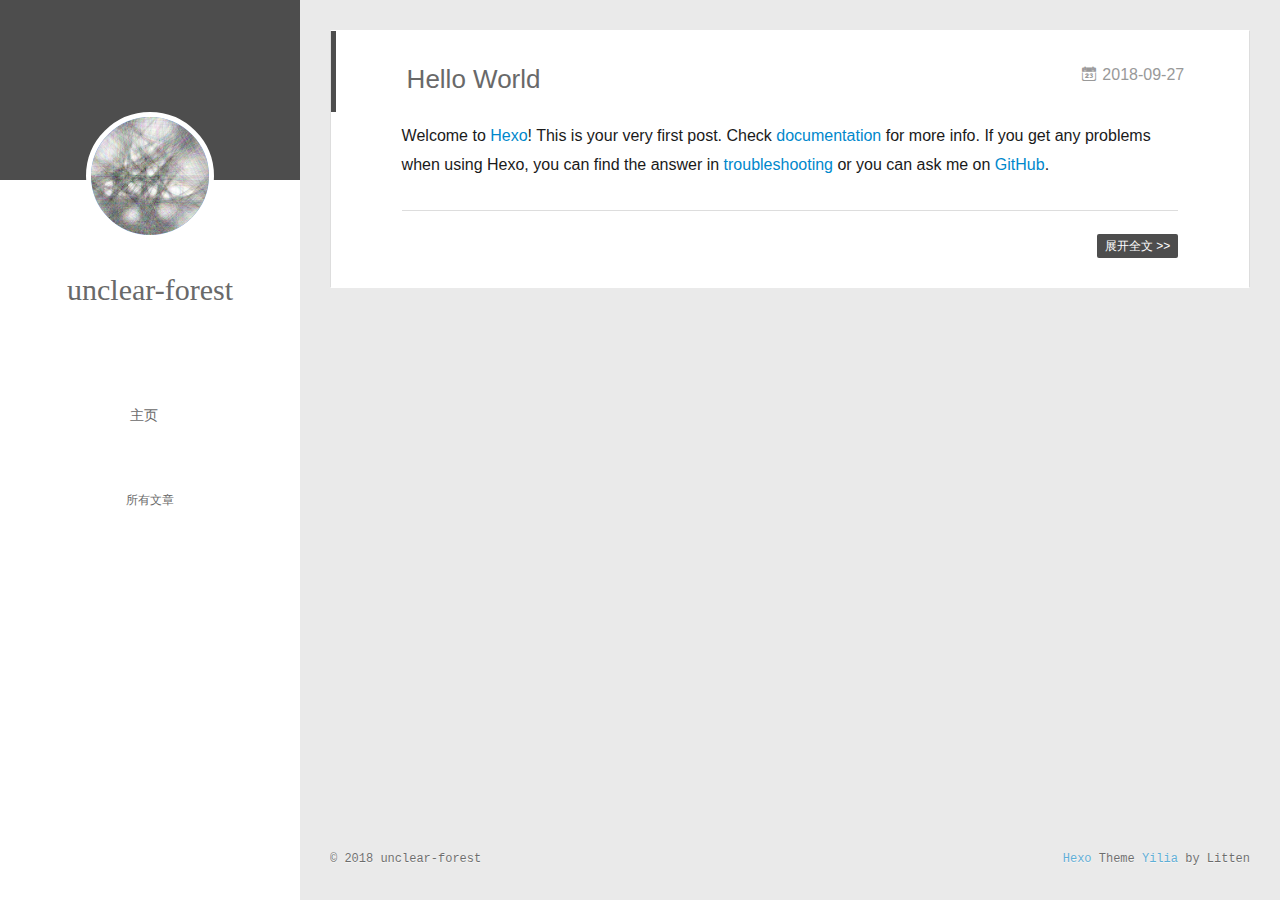
==== commit 5e264052: "Site updated: 2018-10-12 20:00:40" ====
--- a/index.html
+++ b/index.html
@@ -197,7 +197,7 @@
     	<div class="footer-left">
     		&copy; 2018 unclear-forest
     	</div>
-               <span id="busuanzi_container_site_pv">    ��վ�ܷ�����<span id="busuanzi_value_site_pv"></span>��</span>
+  
       	<div class="footer-right">
       		<a href="http://hexo.io/" target="_blank">Hexo</a>  Theme <a href="https://github.com/litten/hexo-theme-yilia" target="_blank">Yilia</a> by Litten
       	</div>
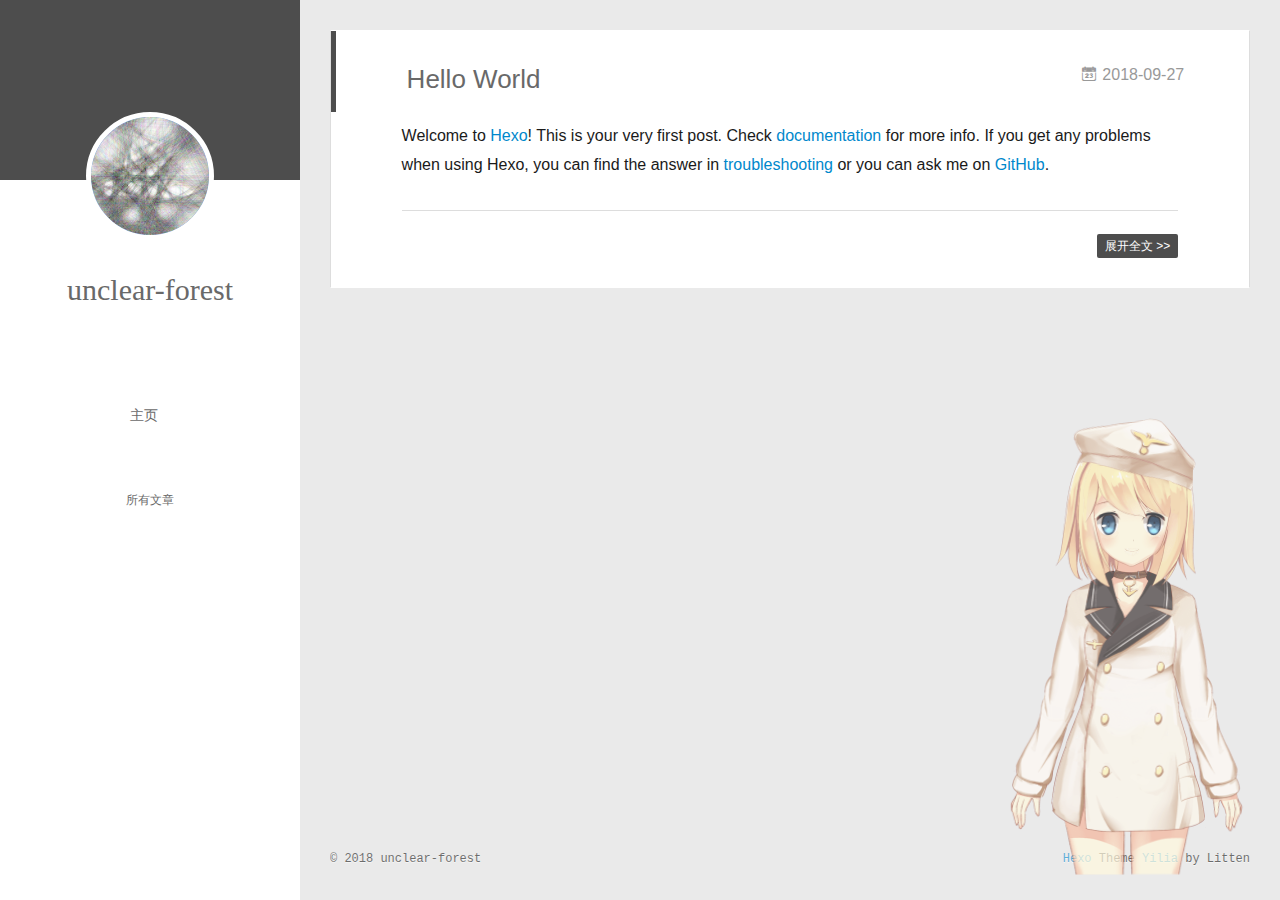
==== commit 4ff0cb10: "Site updated: 2018-10-12 20:25:03" ====
--- a/index.html
+++ b/index.html
@@ -382,5 +382,5 @@
 
 </div>
   </div>
-</body>
+<script src="/live2dw/lib/L2Dwidget.min.js?0c58a1486de42ac6cc1c59c7d98ae887"></script><script>L2Dwidget.init({"model":{"jsonPath":"/live2dw/assets/z16.model.json"},"display":{"position":"right","width":150,"height":300},"mobile":{"show":true},"log":false,"pluginJsPath":"lib/","pluginModelPath":"assets/","pluginRootPath":"live2dw/","tagMode":false});</script></body>
 </html>